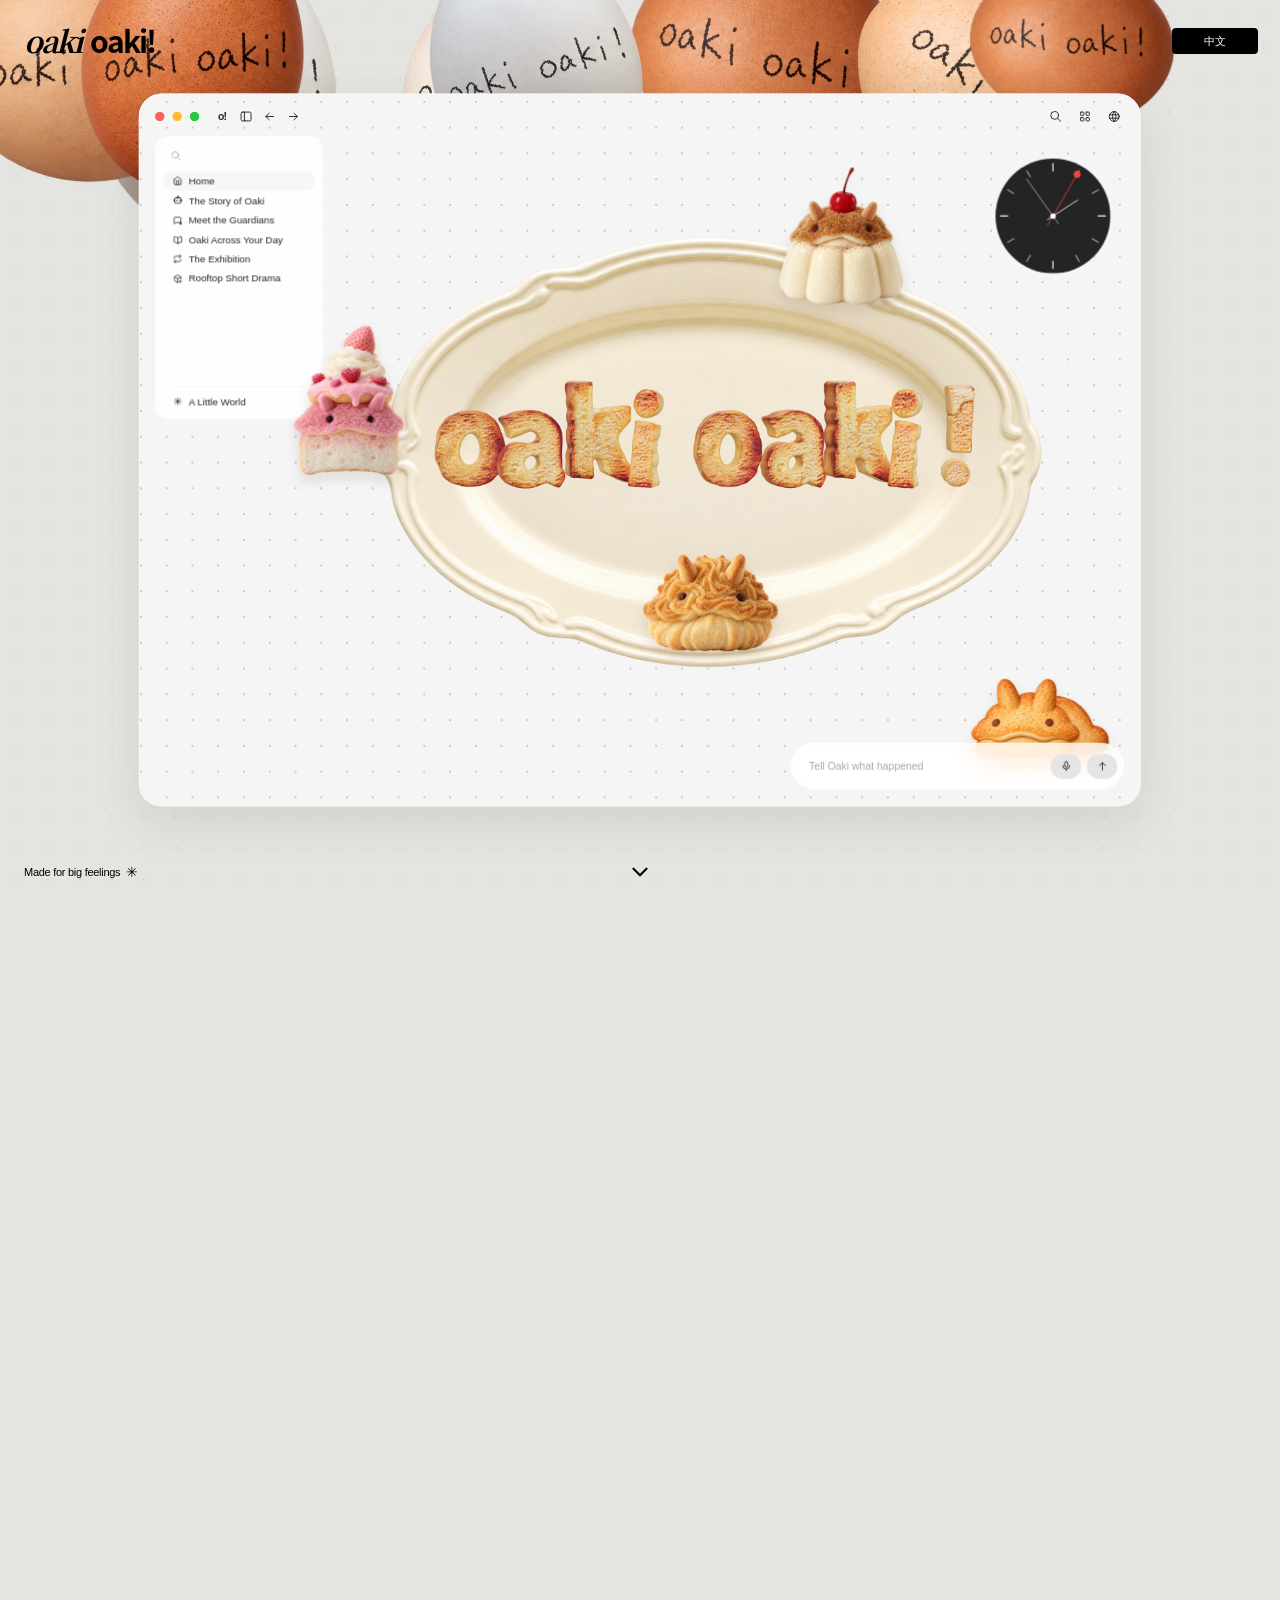
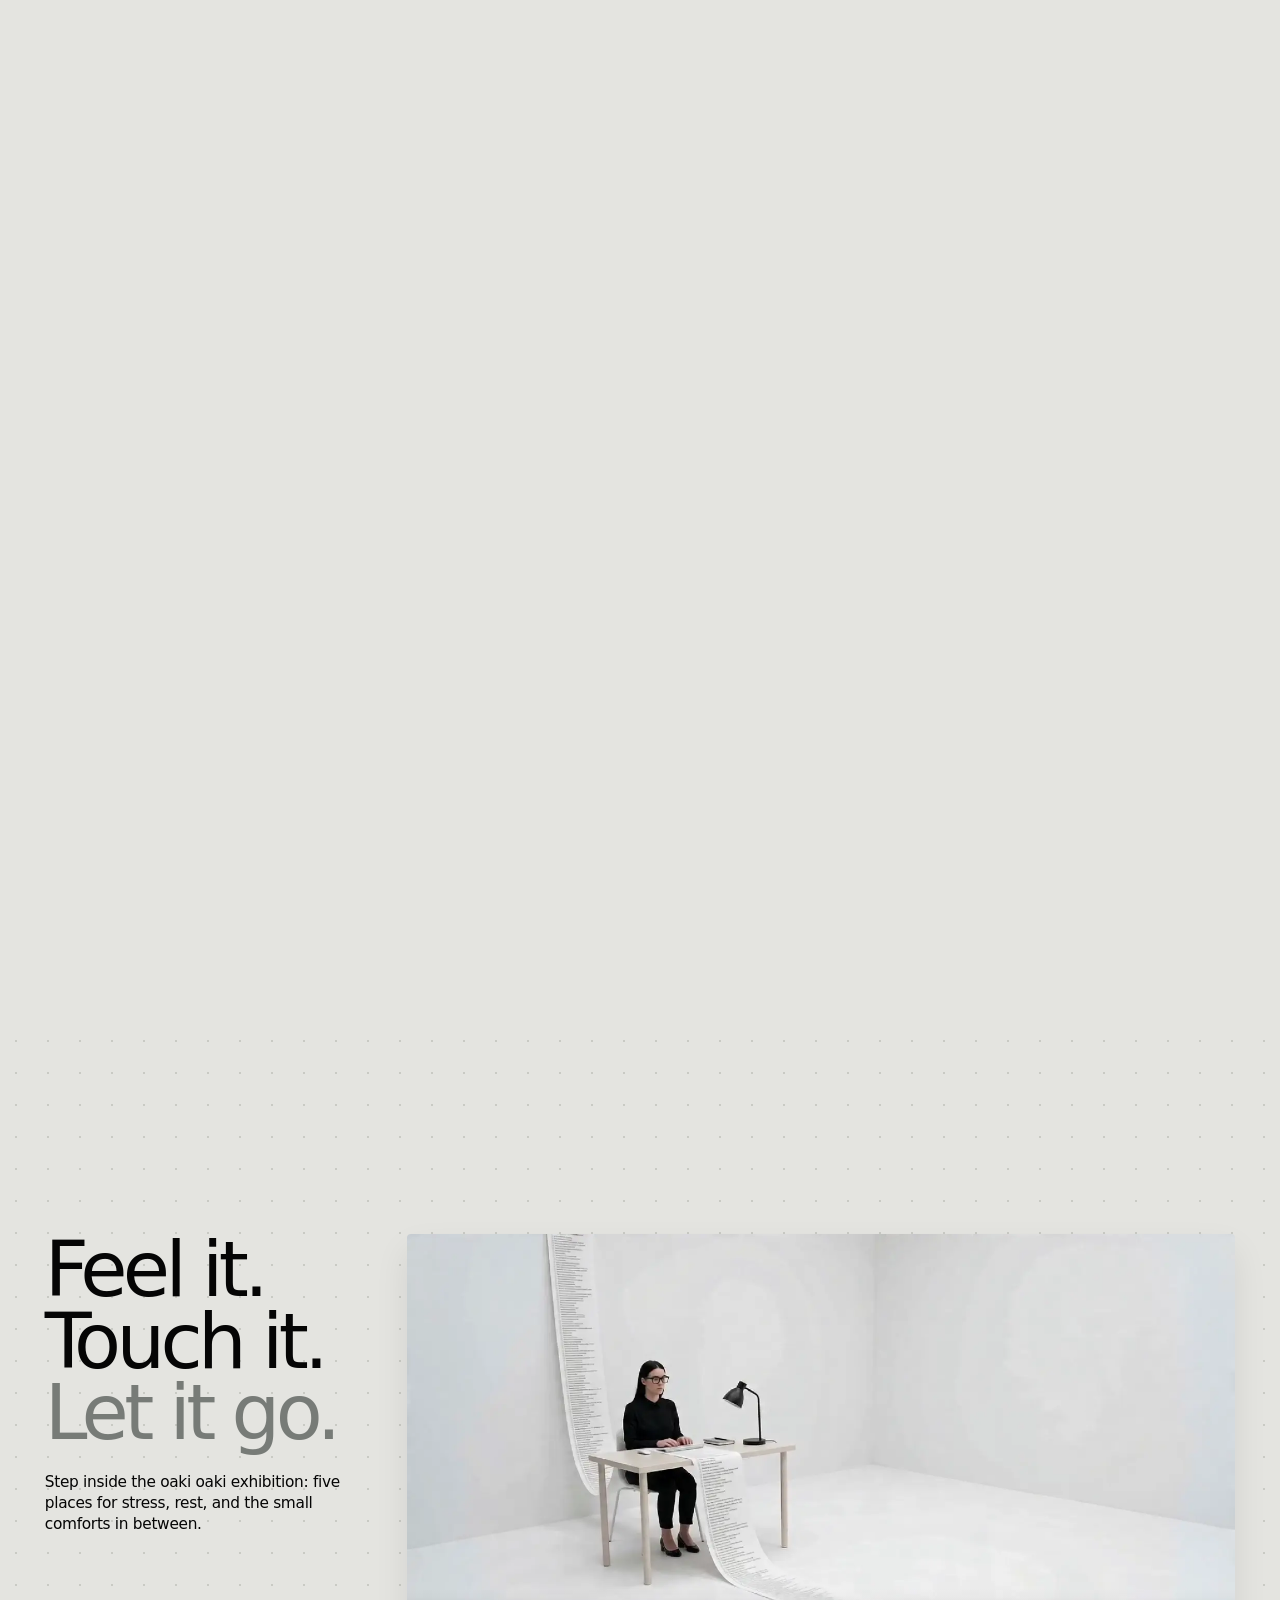
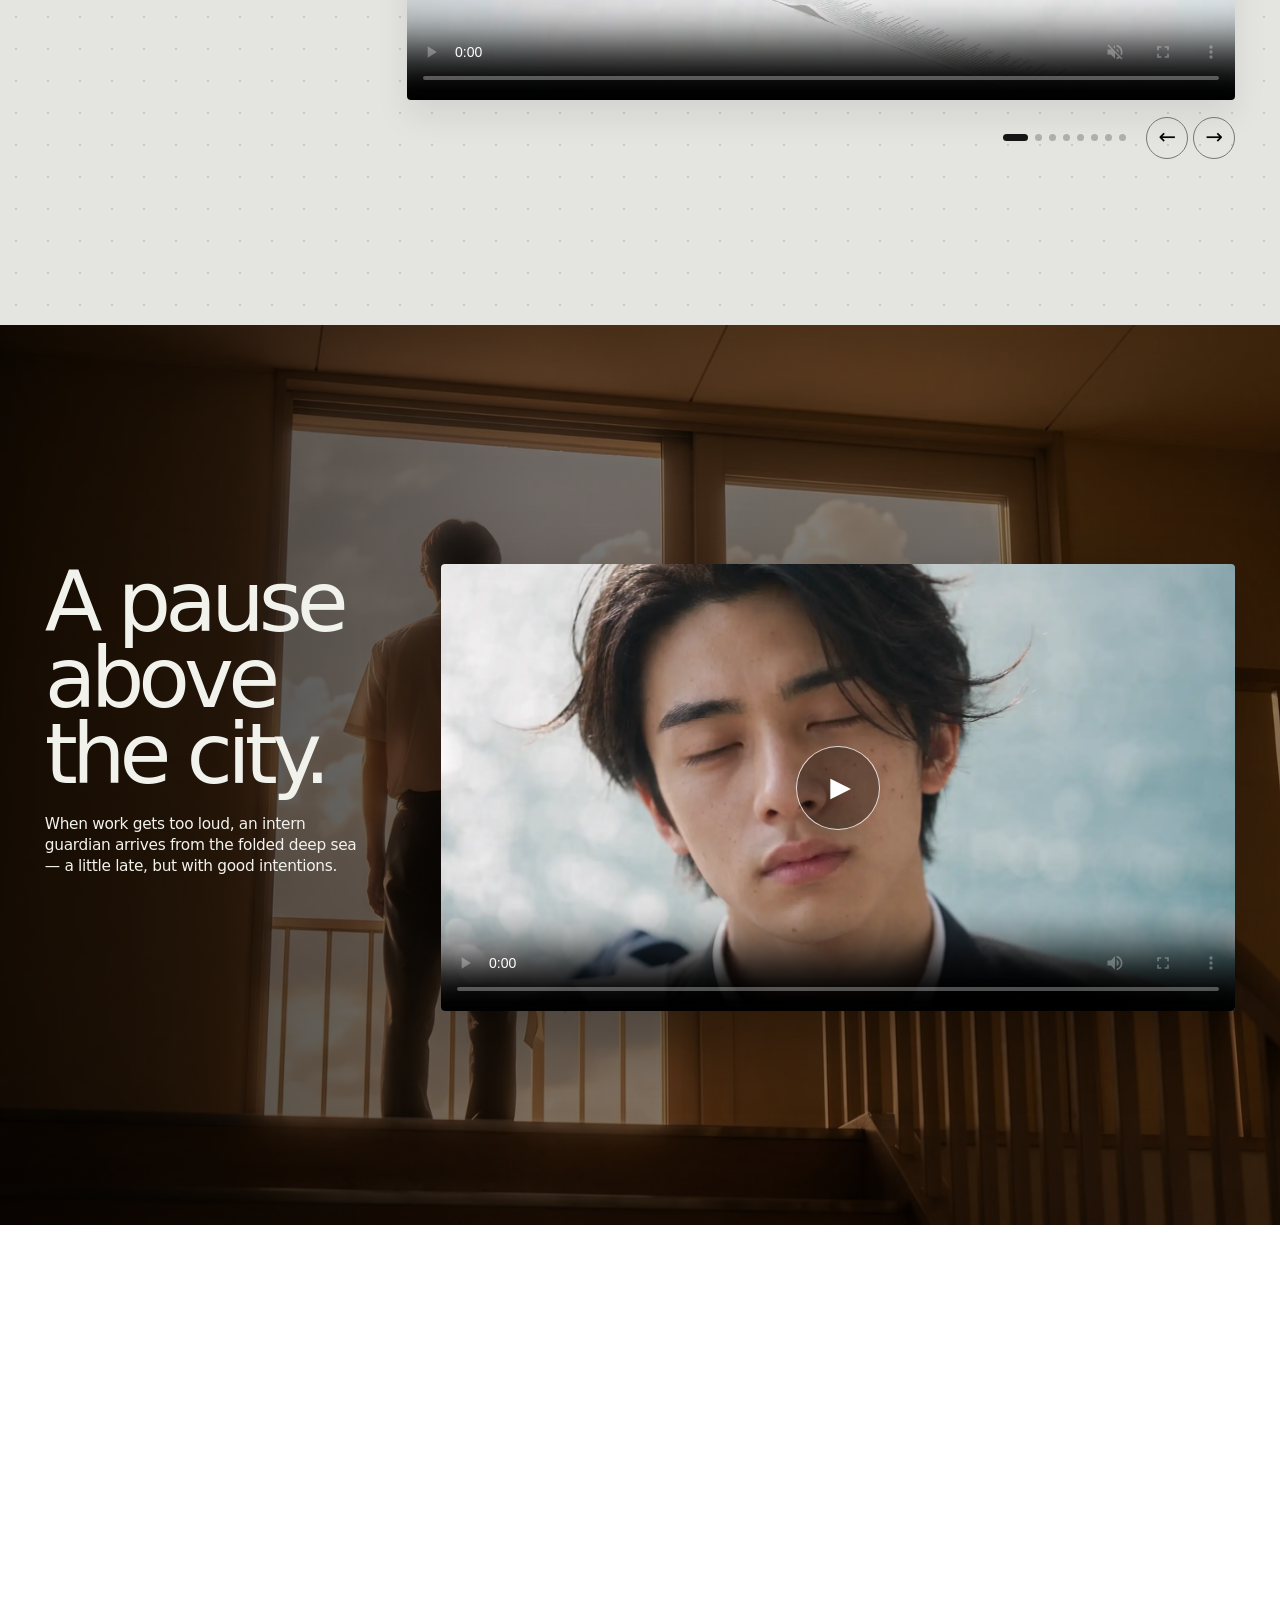
==== index.html @ 7b6b7435 "Upload complete Oaki website source files" ====
<!DOCTYPE html>

<!-- saved from url=(0017)https://berd.xyz/ -->
<html class="js has-custom-cursor" data-site="oaki" lang="en" style="--mx: 1692; --my: 811;"><head><meta content="text/html; charset=utf-8" http-equiv="Content-Type"/>
<meta content="width=device-width, initial-scale=1.0" name="viewport"/>
<title>oaki oaki! — Deep-Sea Intern Guardians</title>
<link href="assets/berry-cutout.png" rel="icon"/>
<meta content="Meet Oaki, the clumsy, sincere intern guardians from a folded deep-sea world." name="description"/>
<meta content="#e4e4e0" name="theme-color"/>
<script>document.documentElement.classList.add("js");try{if(localStorage.getItem("oaki-language")==="zh")document.documentElement.lang="zh-CN"}catch(e){}</script>
<style>
      html { background: #e4e4e0; color: #050505; }
      .splash-fallback { min-height: 100vh; box-sizing: border-box; display: flex; flex-direction: column; justify-content: center; padding: 0 8vw; font-family: "Cash Sans", system-ui, sans-serif; }
      .splash-fallback h1 { margin: 0 0 24px; font-size: clamp(64px, 12vw, 160px); font-weight: 700; line-height: 0.9; letter-spacing: -0.04em; }
      .splash-fallback p { margin: 0; max-width: 36em; font-size: clamp(18px, 2vw, 28px); line-height: 1.2; letter-spacing: -0.02em; }
      html.js .splash-fallback { display: none; }
    </style>
<link crossorigin="" href="./berd-original.html_files/createLucideIcon-sEZXmWhn.css" rel="stylesheet"/>
<link crossorigin="" href="./berd-original.html_files/sites-DzFHywqD.css" rel="stylesheet"/>
<link href="./berd-original.html_files/styles.css?v=20261010-six-oaki-2" rel="stylesheet"/><link href="./berd-original.html_files/hero-app.css" rel="stylesheet"/><link href="oaki-overrides.css?v=20261008-story-gap-5" rel="stylesheet"/><link href="oaki-sections.css?v=20261008-rooftop-i18n-4" rel="stylesheet"/></head>
<body class="site-ready boot-revealed hero-cast-visible hero-elements-visible">
<div id="root"><div class="berd-site"> <div aria-hidden="true" class="page-boot">
<div class="page-boot__app"></div>
</div>
<div aria-hidden="true" class="custom-cursor" style="opacity: 0; transform: translate3d(1691.98px, 811px, 0px) translate(-50%, -50%); width: 16px; height: 16px;"></div>
<audio id="oaki-logo-voice" preload="auto" src="assets/oaki-logo-voice.mp3"></audio>
<header aria-label="oaki oaki header" class="site-chrome">
<a aria-label="oaki oaki! home" class="bird-logo" href="#hero"><span aria-hidden="true" class="oaki-wordmark"><span class="oaki-wordmark__serif">oaki</span><span class="oaki-wordmark__sans">oaki!</span></span></a>
<button aria-label="Switch to Chinese" class="chrome-button chrome-button--get-app" data-sound-bound="true" id="oaki-language-toggle" type="button">中文</button>
</header>
<a aria-label="Made for big feelings" class="built-by" href="#footer" rel="noreferrer" target="_blank"><span>Made for big feelings</span></a>
<main class="site" id="site">
<section aria-label="Oaki guardians in motion" class="panel panel--hero panel--bounce" data-chrome="dark" data-section="hero" id="hero" style="--section-progress: 1.0000;">
<audio id="oaki-birthday-song" preload="metadata" src="assets/oaki-song.mp3"></audio>
<div aria-hidden="true" class="club-strobe">
<div class="club-strobe__pattern" style=""></div>
<div class="club-strobe__glow" style=""></div>
</div>
<div class="bounce-world">
<button aria-label="打开 Oaki 生日页面：鸡蛋 1" class="oaki-egg" type="button"><span aria-hidden="true" class="oaki-egg__visual" style="--egg-x:0%;--egg-y:0%"></span></button>
<button aria-label="打开 Oaki 生日页面：鸡蛋 2" class="oaki-egg" type="button"><span aria-hidden="true" class="oaki-egg__visual" style="--egg-x:50%;--egg-y:0%"></span></button>
<button aria-label="打开 Oaki 生日页面：鸡蛋 3" class="oaki-egg" type="button"><span aria-hidden="true" class="oaki-egg__visual" style="--egg-x:100%;--egg-y:0%"></span></button>
<button aria-label="打开 Oaki 生日页面：鸡蛋 4" class="oaki-egg" type="button"><span aria-hidden="true" class="oaki-egg__visual" style="--egg-x:0%;--egg-y:100%"></span></button>
<button aria-label="打开 Oaki 生日页面：鸡蛋 5" class="oaki-egg" type="button"><span aria-hidden="true" class="oaki-egg__visual" style="--egg-x:50%;--egg-y:100%"></span></button>
<button aria-label="打开 Oaki 生日页面：鸡蛋 6" class="oaki-egg" type="button"><span aria-hidden="true" class="oaki-egg__visual" style="--egg-x:100%;--egg-y:100%"></span></button>
<button aria-label="打开 Oaki 生日页面：鸡蛋 7" class="oaki-egg" type="button"><span aria-hidden="true" class="oaki-egg__visual" style="--egg-x:0%;--egg-y:0%"></span></button>
<button aria-label="打开 Oaki 生日页面：鸡蛋 8" class="oaki-egg" type="button"><span aria-hidden="true" class="oaki-egg__visual" style="--egg-x:100%;--egg-y:0%"></span></button>
<button aria-label="打开 Oaki 生日页面：鸡蛋 9" class="oaki-egg" type="button"><span aria-hidden="true" class="oaki-egg__visual" style="--egg-x:50%;--egg-y:100%"></span></button>
</div>
<div aria-label="Interactive preview of the oaki app" class="hero-app-preview is-interactive" style="--hero-preview-parallax: -32.8px;">
<div class="hero-app is-loader-message is-home-visible" data-visible="true" style="--ha-scale: 0.77662;">
<div aria-hidden="true" class="ha-club">
<video class="ha-club__birthday-video" aria-label="Oaki birthday scene" src="assets/oaki-birthday-loop.mp4" poster="assets/oaki-birthday-poster.jpg" preload="metadata" loop muted playsinline></video>
</div>
<span aria-hidden="true" class="ha-traffic ha-window-traffic"><span></span><span></span><span></span></span>
<div aria-label="oaki is loading" class="ha-loader" role="status">
<span aria-hidden="true" aria-label="oaki logo loading animation V9" class="ha-loader__logo">
<svg aria-hidden="true" class="berd-logo__mark berd-logo__mark--compact" height="70" style="inline-size: 70px; block-size: 70px;" viewbox="116 38 234 234" width="70">
<defs>
<mask height="309" id="berdLogoCutouts-3" maskcontentunits="userSpaceOnUse" maskunits="userSpaceOnUse" width="466" x="0" y="0">
<rect fill="#fff" height="309" width="466" x="0" y="0"></rect>
<path d="M 233 155 L 233 155 L 233 155 L 233 155 Z" fill="#000" opacity="0"><animate attributename="opacity" begin="indefinite" calcmode="spline" dur="2.75s" fill="remove" keysplines=".16 1 .3 1;.16 1 .3 1;.16 1 .3 1;.16 1 .3 1" keytimes="0;0.0291;0.1426;0.1548;1" repeatcount="indefinite" values="0;0;0;1;1"></animate><animate attributename="d" begin="indefinite" calcmode="spline" dur="2.75s" fill="remove" keysplines=".16 1 .3 1;.16 1 .3 1;.16 1 .3 1;.16 1 .3 1;.16 1 .3 1;.16 1 .3 1;.16 1 .3 1;.16 1 .3 1;.16 1 .3 1;.16 1 .3 1" keytimes="0;0.0291;0.1266;0.1753;0.2362;0.2971;0.6285;0.687;0.7479;0.7966;1" repeatcount="indefinite" values="M 233 155 L 233 155 Q 233 155 233 155 L 233 155 Q 233 155 233 155 L 233 155 Q 233 155 233 155 L 233 155 Q 233 155 233 155 Z;M 233 155 L 233 155 Q 233 155 233 155 L 233 155 Q 233 155 233 155 L 233 155 Q 233 155 233 155 L 233 155 Q 233 155 233 155 Z;M 233 155 L 233 155 Q 233 155 233 155 L 233 155 Q 233 155 233 155 L 233 155 Q 233 155 233 155 L 233 155 Q 233 155 233 155 Z;M 193 111 L 273 111 Q 277 111 277 115 L 277 195 Q 277 199 273 199 L 193 199 Q 189 199 189 195 L 189 115 Q 189 111 193 111 Z;M 185 103 L 281 103 Q 285 103 285 107 L 285 203 Q 285 207 281 207 L 185 207 Q 181 207 181 203 L 181 107 Q 181 103 185 103 Z;M 236 99 L 293 154 Q 296 157 293 160 L 236 215 Q 233 218 230 215 L 173 160 Q 170 157 173 154 L 230 99 Q 233 96 236 99 Z;M 236 99 L 293 154 Q 296 157 293 160 L 236 215 Q 233 218 230 215 L 173 160 Q 170 157 173 154 L 230 99 Q 233 96 236 99 Z;M 185 103 L 281 103 Q 285 103 285 107 L 285 203 Q 285 207 281 207 L 185 207 Q 181 207 181 203 L 181 107 Q 181 103 185 103 Z;M 193 111 L 273 111 Q 277 111 277 115 L 277 195 Q 277 199 273 199 L 193 199 Q 189 199 189 195 L 189 115 Q 189 111 193 111 Z;M 233 155 L 233 155 Q 233 155 233 155 L 233 155 Q 233 155 233 155 L 233 155 Q 233 155 233 155 L 233 155 Q 233 155 233 155 Z;M 233 155 L 233 155 Q 233 155 233 155 L 233 155 Q 233 155 233 155 L 233 155 Q 233 155 233 155 L 233 155 Q 233 155 233 155 Z"></animate></path>
<ellipse cx="166" cy="90" fill="#000" opacity="0" rx="0" ry="0"><animate attributename="opacity" begin="indefinite" calcmode="spline" dur="2.75s" fill="remove" keysplines=".16 1 .3 1;.16 1 .3 1;.16 1 .3 1;.16 1 .3 1;.16 1 .3 1;.16 1 .3 1" keytimes="0;0.0291;0.2904;0.3249;0.6285;0.6808;1" repeatcount="indefinite" values="0;0;0;1;1;0;0"></animate><animate attributename="rx" begin="indefinite" calcmode="spline" dur="2.75s" fill="remove" keysplines=".16 1 .3 1;.16 1 .3 1;.16 1 .3 1;.16 1 .3 1;.16 1 .3 1;.16 1 .3 1" keytimes="0;0.0291;0.2904;0.3249;0.6285;0.6808;1" repeatcount="indefinite" values="0;0;0;18.5;18.5;0;0"></animate><animate attributename="ry" begin="indefinite" calcmode="spline" dur="2.75s" fill="remove" keysplines=".16 1 .3 1;.16 1 .3 1;.16 1 .3 1;.16 1 .3 1;.16 1 .3 1;.16 1 .3 1;.16 1 .3 1;.16 1 .3 1;.16 1 .3 1;.16 1 .3 1;.16 1 .3 1;.16 1 .3 1" keytimes="0;0.0291;0.2904;0.3249;0.3641;0.392;0.4263;0.4433;0.4713;0.5054;0.6285;0.6808;1" repeatcount="indefinite" values="0;0;0;18.5;18.5;2.2;18.5;18.5;2.2;18.5;18.5;0;0"></animate></ellipse>
<ellipse cx="300" cy="90" fill="#000" opacity="0" rx="0" ry="0"><animate attributename="opacity" begin="indefinite" calcmode="spline" dur="2.75s" fill="remove" keysplines=".16 1 .3 1;.16 1 .3 1;.16 1 .3 1;.16 1 .3 1;.16 1 .3 1;.16 1 .3 1" keytimes="0;0.0291;0.2904;0.3249;0.6285;0.6808;1" repeatcount="indefinite" values="0;0;0;1;1;0;0"></animate><animate attributename="rx" begin="indefinite" calcmode="spline" dur="2.75s" fill="remove" keysplines=".16 1 .3 1;.16 1 .3 1;.16 1 .3 1;.16 1 .3 1;.16 1 .3 1;.16 1 .3 1" keytimes="0;0.0291;0.2904;0.3249;0.6285;0.6808;1" repeatcount="indefinite" values="0;0;0;18.5;18.5;0;0"></animate><animate attributename="ry" begin="indefinite" calcmode="spline" dur="2.75s" fill="remove" keysplines=".16 1 .3 1;.16 1 .3 1;.16 1 .3 1;.16 1 .3 1;.16 1 .3 1;.16 1 .3 1;.16 1 .3 1;.16 1 .3 1;.16 1 .3 1;.16 1 .3 1;.16 1 .3 1;.16 1 .3 1" keytimes="0;0.0291;0.2904;0.3249;0.3641;0.392;0.4263;0.4433;0.4713;0.5054;0.6285;0.6808;1" repeatcount="indefinite" values="0;0;0;18.5;18.5;2.2;18.5;18.5;2.2;18.5;18.5;0;0"></animate></ellipse>
</mask>
</defs>
<g mask="url(#berdLogoCutouts-3)">
<rect class="berd-logo__ink" height="0" rx="0" width="0" x="233" y="155"><animate attributename="opacity" begin="indefinite" calcmode="spline" dur="2.75s" fill="remove" keysplines=".16 1 .3 1;.16 1 .3 1;.16 1 .3 1;.16 1 .3 1" keytimes="0;0.0291;0.0414;0.0586;1" repeatcount="indefinite" values="0;0;0;1;1"></animate><animate attributename="x" begin="indefinite" calcmode="spline" dur="2.75s" fill="remove" keysplines=".16 1 .3 1;.16 1 .3 1;.16 1 .3 1;.16 1 .3 1;.16 1 .3 1;.16 1 .3 1;.16 1 .3 1;.16 1 .3 1;.16 1 .3 1;.16 1 .3 1;.16 1 .3 1;.16 1 .3 1;.16 1 .3 1;.16 1 .3 1;.16 1 .3 1;.16 1 .3 1" keytimes="0;0.0291;0.0705;0.118;0.168;0.2252;0.2679;0.2971;0.6285;0.6577;0.687;0.7295;0.7867;0.8367;0.8843;0.9256;1" repeatcount="indefinite" values="233;233;204;187;184;116;130;128;128;126;130;116;184;187;204;233;233"></animate><animate attributename="y" begin="indefinite" calcmode="spline" dur="2.75s" fill="remove" keysplines=".16 1 .3 1;.16 1 .3 1;.16 1 .3 1;.16 1 .3 1;.16 1 .3 1;.16 1 .3 1;.16 1 .3 1;.16 1 .3 1;.16 1 .3 1;.16 1 .3 1;.16 1 .3 1;.16 1 .3 1;.16 1 .3 1;.16 1 .3 1;.16 1 .3 1;.16 1 .3 1" keytimes="0;0.0291;0.0705;0.118;0.168;0.2252;0.2679;0.2971;0.6285;0.6577;0.687;0.7295;0.7867;0.8367;0.8843;0.9256;1" repeatcount="indefinite" values="155;155;126;109;106;39;54;50;50;48;54;39;106;109;126;155;155"></animate><animate attributename="width" begin="indefinite" calcmode="spline" dur="2.75s" fill="remove" keysplines=".16 1 .3 1;.16 1 .3 1;.16 1 .3 1;.16 1 .3 1;.16 1 .3 1;.16 1 .3 1;.16 1 .3 1;.16 1 .3 1;.16 1 .3 1;.16 1 .3 1;.16 1 .3 1;.16 1 .3 1;.16 1 .3 1;.16 1 .3 1;.16 1 .3 1;.16 1 .3 1" keytimes="0;0.0291;0.0705;0.118;0.168;0.2252;0.2679;0.2971;0.6285;0.6577;0.687;0.7295;0.7867;0.8367;0.8843;0.9256;1" repeatcount="indefinite" values="0;0;58;92;98;234;206;210;210;214;206;234;98;92;58;0;0"></animate><animate attributename="height" begin="indefinite" calcmode="spline" dur="2.75s" fill="remove" keysplines=".16 1 .3 1;.16 1 .3 1;.16 1 .3 1;.16 1 .3 1;.16 1 .3 1;.16 1 .3 1;.16 1 .3 1;.16 1 .3 1;.16 1 .3 1;.16 1 .3 1;.16 1 .3 1;.16 1 .3 1;.16 1 .3 1;.16 1 .3 1;.16 1 .3 1;.16 1 .3 1" keytimes="0;0.0291;0.0705;0.118;0.168;0.2252;0.2679;0.2971;0.6285;0.6577;0.687;0.7295;0.7867;0.8367;0.8843;0.9256;1" repeatcount="indefinite" values="0;0;58;92;98;234;206;210;210;214;206;234;98;92;58;0;0"></animate><animate attributename="rx" begin="indefinite" calcmode="spline" dur="2.75s" fill="remove" keysplines=".16 1 .3 1;.16 1 .3 1;.16 1 .3 1;.16 1 .3 1;.16 1 .3 1;.16 1 .3 1;.16 1 .3 1;.16 1 .3 1;.16 1 .3 1;.16 1 .3 1;.16 1 .3 1;.16 1 .3 1;.16 1 .3 1;.16 1 .3 1;.16 1 .3 1;.16 1 .3 1" keytimes="0;0.0291;0.0705;0.118;0.168;0.2252;0.2679;0.2971;0.6285;0.6577;0.687;0.7295;0.7867;0.8367;0.8843;0.9256;1" repeatcount="indefinite" values="0;0;5;7;8;39;32;34;34;35;32;39;8;7;5;0;0"></animate></rect>
</g>
</svg>
</span>
<p class="ha-loader__message">Unreliable but sincere. Clumsy but healing.</p>
</div>
<div class="ha-home">
<header class="ha-topbar">
<span aria-hidden="true" class="ha-traffic"><span></span><span></span><span></span></span>
<button aria-label="oaki home" class="ha-topbar__btn" type="button">
<span aria-hidden="true" aria-label="oaki" class="ha-berd-icon"></span>
</button>
<button aria-label="Toggle sidebar" class="ha-topbar__btn" type="button">
<svg fill="none" stroke="currentColor" stroke-linecap="round" stroke-linejoin="round" stroke-width="1.7" viewbox="0 0 24 24"><rect height="16" rx="2.5" width="18" x="3" y="4"></rect><path d="M9 4v16"></path></svg>
</button>
<button aria-label="Back" class="ha-topbar__btn" type="button">
<svg fill="none" stroke="currentColor" stroke-linecap="round" stroke-linejoin="round" stroke-width="1.7" viewbox="0 0 24 24"><path d="M5 12h14"></path><path d="M5 12l6 -6"></path><path d="M5 12l6 6"></path></svg>
</button>
<button aria-label="Forward" class="ha-topbar__btn" type="button">
<svg fill="none" stroke="currentColor" stroke-linecap="round" stroke-linejoin="round" stroke-width="1.7" viewbox="0 0 24 24"><path d="M19 12h-14"></path><path d="M19 12l-6 -6"></path><path d="M19 12l-6 6"></path></svg>
</button>
<span class="ha-topbar__spacer"></span>
<span class="ha-topbar__right">
<button aria-label="Search" class="ha-topbar__btn" type="button">
<svg fill="none" stroke="currentColor" stroke-linecap="round" stroke-linejoin="round" stroke-width="1.7" viewbox="0 0 24 24"><circle cx="10" cy="10" r="7"></circle><path d="M21 21l-6 -6"></path></svg>
</button>
<button aria-label="Apps" class="ha-topbar__btn" type="button">
<svg fill="none" stroke="currentColor" stroke-linecap="round" stroke-linejoin="round" stroke-width="1.7" viewbox="0 0 24 24"><rect height="6" rx="1" width="6" x="4" y="4"></rect><rect height="6" rx="1" width="6" x="14" y="4"></rect><rect height="6" rx="1" width="6" x="4" y="14"></rect><rect height="6" rx="1" width="6" x="14" y="14"></rect></svg>
</button>
<button aria-label="Discover" class="ha-topbar__btn" type="button">
<svg fill="none" stroke="currentColor" stroke-linecap="round" stroke-linejoin="round" stroke-width="1.7" viewbox="0 0 24 24"><circle cx="12" cy="12" r="9"></circle><path d="M11.5 3a17 17 0 0 0 0 18"></path><path d="M12.5 3a17 17 0 0 1 0 18"></path><path d="M3.6 9h16.8"></path><path d="M3.6 15h16.8"></path></svg>
</button>
</span>
</header>
<aside class="ha-sidebar">
<div class="ha-sidebar__search">
<svg fill="none" stroke="currentColor" stroke-linecap="round" stroke-linejoin="round" stroke-width="1.7" viewbox="0 0 24 24"><circle cx="10" cy="10" r="7"></circle><path d="M21 21l-6 -6"></path></svg>
<input aria-label="Search chapters" placeholder="" type="search"/>
</div>
<nav aria-label="oaki navigation" class="ha-sidebar__nav">
<button class="ha-nav-row is-active" data-selectable="" data-section-target="#hero" aria-current="location" type="button">
<svg fill="none" viewbox="0 0 13 15"><path d="M2 5.66852L6.71667 2L11.4333 5.66852V11.4333C11.4333 11.7113 11.3229 11.9779 11.1263 12.1745C10.9298 12.3711 10.6632 12.4815 10.3852 12.4815H3.04815C2.77016 12.4815 2.50356 12.3711 2.307 12.1745C2.11043 11.9779 2 11.7113 2 11.4333V5.66852Z" stroke="currentColor" stroke-linecap="round" stroke-linejoin="round" stroke-width="1.04"></path><path d="M5.14453 12.482V7.24121H8.28898V12.482" stroke="currentColor" stroke-linecap="round" stroke-linejoin="round" stroke-width="1.04"></path></svg>
                  Home
                </button>
<button class="ha-nav-row" data-selectable="" data-section-target="#story" type="button">
<svg fill="none" viewbox="0 0 13 15"><path d="M4.60156 4.61719C4.26976 4.61719 3.95113 4.75157 3.7168 4.99023C3.48255 5.22885 3.35156 5.55261 3.35156 5.88965V9.55566C3.35156 9.89268 3.48258 10.2165 3.7168 10.4551C3.95113 10.6937 4.26976 10.8281 4.60156 10.8281H9.40137C9.73303 10.828 10.0509 10.6936 10.2852 10.4551C10.5195 10.2164 10.6514 9.89275 10.6514 9.55566V5.88965C10.6514 5.55256 10.5195 5.22886 10.2852 4.99023C10.0509 4.75173 9.733 4.61727 9.40137 4.61719H4.60156ZM5.20117 6.55078C5.34673 6.55078 5.48663 6.60973 5.58984 6.71484C5.69294 6.8199 5.75089 6.96241 5.75098 7.11133V8.33398C5.75092 8.48291 5.69294 8.62539 5.58984 8.73047C5.48663 8.83559 5.34673 8.89453 5.20117 8.89453C5.05565 8.8945 4.91568 8.83556 4.8125 8.73047C4.70948 8.6254 4.65143 8.48286 4.65137 8.33398V7.11133C4.65146 6.96247 4.70947 6.81989 4.8125 6.71484C4.91568 6.60975 5.05565 6.55081 5.20117 6.55078ZM8.80078 6.55078C8.94634 6.55078 9.08624 6.60973 9.18945 6.71484C9.29262 6.81991 9.35147 6.96236 9.35156 7.11133V8.33398C9.3515 8.48296 9.29261 8.62538 9.18945 8.73047C9.08624 8.83559 8.94634 8.89453 8.80078 8.89453C8.65534 8.89444 8.51524 8.83551 8.41211 8.73047C8.30915 8.62541 8.25104 8.48281 8.25098 8.33398V7.11133C8.25106 6.96252 8.30915 6.81988 8.41211 6.71484C8.51524 6.60981 8.65534 6.55087 8.80078 6.55078ZM6.45117 3.25195L6.42676 3.2373C6.25206 3.13458 6.10688 2.9867 6.00586 2.80859C5.90482 2.63031 5.85151 2.42765 5.85156 2.22168C5.85163 2.01585 5.90485 1.81387 6.00586 1.63574C6.10698 1.45753 6.2519 1.30876 6.42676 1.20605C6.60162 1.10336 6.80022 1.04967 7.00195 1.0498C7.20351 1.04994 7.40154 1.10427 7.57617 1.20703C7.7509 1.30995 7.89617 1.45839 7.99707 1.63672C8.09797 1.81508 8.15157 2.01766 8.15137 2.22363C8.15126 2.65725 7.91937 3.03396 7.57617 3.2373L7.55078 3.25195V3.49512H9.40137C10.0242 3.49519 10.6218 3.74746 11.0625 4.19629C11.5033 4.64521 11.751 5.2544 11.751 5.88965V5.96094L11.791 5.96875C12.118 6.0371 12.4118 6.21873 12.623 6.48242C12.8343 6.74619 12.9502 7.07633 12.9502 7.41699C12.9502 7.75766 12.8343 8.08776 12.623 8.35156C12.4118 8.61529 12.118 8.79687 11.791 8.86523L11.751 8.87402V9.55566C11.751 10.1909 11.5032 10.8001 11.0625 11.249C10.6218 11.6978 10.0242 11.9501 9.40137 11.9502H4.60156C3.97871 11.9502 3.38118 11.6978 2.94043 11.249C2.49964 10.8001 2.25098 10.1909 2.25098 9.55566V8.87305L2.21191 8.86523C1.8844 8.7975 1.58969 8.61635 1.37793 8.35254C1.16615 8.08865 1.0498 7.75808 1.0498 7.41699C1.04985 7.07598 1.16619 6.74528 1.37793 6.48145C1.58968 6.21777 1.8845 6.03646 2.21191 5.96875L2.25098 5.96094V5.88965C2.25098 5.25438 2.49964 4.64521 2.94043 4.19629C3.38117 3.74753 3.97874 3.49512 4.60156 3.49512H6.45117V3.25195Z" fill="currentColor"></path></svg>
                  The Story of Oaki
                </button>
<button class="ha-nav-row" data-selectable="" data-section-target="#agents" type="button">
<svg fill="none" viewbox="0 0 13 15"><path d="M11 10C11 10.2652 10.8946 10.5196 10.7071 10.7071C10.5196 10.8946 10.2652 11 10 11H4L2 13V5C2 4.73478 2.10536 4.48043 2.29289 4.29289C2.48043 4.10536 2.73478 4 3 4H10C10.2652 4 10.5196 4.10536 10.7071 4.29289C10.8946 4.48043 11 4.73478 11 5V10Z" stroke="currentColor" stroke-linecap="round" stroke-linejoin="round" stroke-width="1.04"></path><path d="M9.25 12.25H12.25" stroke="currentColor" stroke-linecap="round" stroke-width="1.15"></path><path d="M10.75 10.75V13.75" stroke="currentColor" stroke-linecap="round" stroke-width="1.15"></path></svg>
                  Meet the Guardians
                </button>
<button class="ha-nav-row" data-selectable="" data-section-target="#projects" type="button">
<svg fill="none" viewbox="0 0 13 15"><path d="M7 13C6.3221 12.1094 5.21429 11.5 2.35715 11.5C2.13661 11.5 2 11.3113 2 11.0798V4.375C1.99983 4.3257 2.00894 4.27686 2.02683 4.23128C2.04471 4.1857 2.07101 4.14428 2.10421 4.10942C2.13741 4.07456 2.17685 4.04695 2.22026 4.02817C2.26367 4.00939 2.31019 3.99982 2.35715 4C5.29397 4.01383 6.64286 4.76969 7 6.25C7.35714 4.76969 8.70603 4.01383 11.6429 4C11.6898 3.99982 11.7363 4.00939 11.7797 4.02817C11.8231 4.04695 11.8626 4.07456 11.8958 4.10942C11.929 4.14428 11.9553 4.1857 11.9732 4.23128C11.9911 4.27686 12.0002 4.3257 12 4.375V11.125C12 11.2245 11.9624 11.3198 11.8954 11.3902C11.8284 11.4605 11.7376 11.5 11.6429 11.5C8.78571 11.5 7.68192 12.1049 7 13ZM7 6.25V13" stroke="currentColor" stroke-linecap="round" stroke-linejoin="round" stroke-width="1.04"></path></svg>
                  Oaki Across Your Day
                </button>
<button class="ha-nav-row" data-selectable="" data-section-target="#exhibition" type="button">
<svg fill="none" viewbox="0 0 13 15"><path d="M9 1.98926L11 3.98926L9 5.98926" stroke="currentColor" stroke-linecap="round" stroke-linejoin="round" stroke-width="1.04"></path><path d="M2 6.98926V5.98926C2 5.45882 2.21071 4.95012 2.58579 4.57504C2.96086 4.19997 3.46957 3.98926 4 3.98926H11" stroke="currentColor" stroke-linecap="round" stroke-linejoin="round" stroke-width="1.04"></path><path d="M4 12.9902L2 10.9902L4 8.99023" stroke="currentColor" stroke-linecap="round" stroke-linejoin="round" stroke-width="1.04"></path><path d="M11 7.99023V8.99023C11 9.52067 10.7893 10.0294 10.4142 10.4044C10.0391 10.7795 9.53043 10.9902 9 10.9902H2" stroke="currentColor" stroke-linecap="round" stroke-linejoin="round" stroke-width="1.04"></path></svg>
                  The Exhibition
                </button>
<button class="ha-nav-row" data-selectable="" data-section-target="#rooftop" type="button">
<svg fill="none" viewbox="0 0 13 15"><g stroke="currentColor" stroke-linecap="round" stroke-linejoin="round" stroke-width="2" transform="matrix(0.5 0 0 0.5 0.75 2)"><path d="M21 12.5v-4.509a1.98 1.98 0 0 0-1-1.717l-7-4.008a2.016 2.016 0 0 0-2 0l-7 4.007c-.619 .355-1 1.01-1 1.718v8.018c0 .709 .381 1.363 1 1.717l7 4.008a2.016 2.016 0 0 0 2 0"></path><path d="M12 22v-10"></path><path d="M12 12l8.73-5.04"></path><path d="M3.27 6.96l8.73 5.04"></path><path d="M16 19h6"></path><path d="M19 16v6"></path></g></svg>
                  Rooftop Short Drama
                </button>

</nav>
<div class="ha-sidebar__bottom">
<div class="ha-sidebar__divider"></div>
<button class="ha-nav-row" data-selectable="" data-section-target="#footer" aria-label="A Little World" type="button">
<svg fill="none" viewbox="0 0 13 15"><path d="M6.5 8.99951C7.32843 8.99951 8 8.32794 8 7.49951C8 6.67108 7.32843 5.99951 6.5 5.99951C5.67157 5.99951 5 6.67108 5 7.49951C5 8.32794 5.67157 8.99951 6.5 8.99951Z" stroke="currentColor" stroke-linecap="round" stroke-linejoin="round" stroke-width="1.04"></path><path d="M10.2 9C10.1334 9.15081 10.1136 9.3181 10.143 9.48029C10.1724 9.64249 10.2497 9.79216 10.365 9.91L10.395 9.94C10.488 10.0329 10.5617 10.1432 10.6121 10.2646C10.6624 10.386 10.6883 10.5161 10.6883 10.6475C10.6883 10.7789 10.6624 10.909 10.6121 11.0304C10.5617 11.1518 10.488 11.2621 10.395 11.355C10.3021 11.448 10.1918 11.5217 10.0704 11.5721C9.94904 11.6224 9.81892 11.6483 9.6875 11.6483C9.55608 11.6483 9.42596 11.6224 9.30456 11.5721C9.18316 11.5217 9.07287 11.448 8.98 11.355L8.95 11.325C8.83216 11.2097 8.68249 11.1324 8.52029 11.103C8.3581 11.0736 8.19081 11.0934 8.04 11.16C7.89212 11.2234 7.76599 11.3286 7.67715 11.4628C7.58832 11.5969 7.54064 11.7541 7.54 11.915V12C7.54 12.2652 7.43464 12.5196 7.24711 12.7071C7.05957 12.8946 6.80522 13 6.54 13C6.27478 13 6.02043 12.8946 5.83289 12.7071C5.64536 12.5196 5.54 12.2652 5.54 12V11.955C5.53613 11.7895 5.48256 11.629 5.38626 11.4944C5.28995 11.3597 5.15537 11.2571 5 11.2C4.84919 11.1334 4.6819 11.1136 4.51971 11.143C4.35751 11.1724 4.20784 11.2497 4.09 11.365L4.06 11.395C3.96713 11.488 3.85684 11.5617 3.73544 11.6121C3.61404 11.6624 3.48392 11.6883 3.3525 11.6883C3.22108 11.6883 3.09096 11.6624 2.96956 11.6121C2.84816 11.5617 2.73787 11.488 2.645 11.395C2.55202 11.3021 2.47826 11.1918 2.42794 11.0704C2.37762 10.949 2.35171 10.8189 2.35171 10.6875C2.35171 10.5561 2.37762 10.426 2.42794 10.3046C2.47826 10.1832 2.55202 10.0729 2.645 9.98L2.675 9.95C2.79027 9.83216 2.86759 9.68249 2.897 9.52029C2.92641 9.3581 2.90656 9.19081 2.84 9.04C2.77662 8.89212 2.67138 8.76599 2.53723 8.67715C2.40309 8.58832 2.24589 8.54064 2.085 8.54H2C1.73478 8.54 1.48043 8.43464 1.29289 8.24711C1.10536 8.05957 1 7.80522 1 7.54C1 7.27478 1.10536 7.02043 1.29289 6.83289C1.48043 6.64536 1.73478 6.54 2 6.54H2.045C2.2105 6.53613 2.371 6.48256 2.50565 6.38626C2.6403 6.28995 2.74286 6.15537 2.8 6C2.86656 5.84919 2.88641 5.6819 2.857 5.51971C2.82759 5.35751 2.75027 5.20784 2.635 5.09L2.605 5.06C2.51202 4.96713 2.43826 4.85684 2.38794 4.73544C2.33762 4.61404 2.31171 4.48392 2.31171 4.3525C2.31171 4.22108 2.33762 4.09096 2.38794 3.96956C2.43826 3.84816 2.51202 3.73787 2.605 3.645C2.69787 3.55202 2.80816 3.47826 2.92956 3.42794C3.05096 3.37762 3.18108 3.35171 3.3125 3.35171C3.44392 3.35171 3.57404 3.37762 3.69544 3.42794C3.81684 3.47826 3.92713 3.55202 4.02 3.645L4.05 3.675C4.16784 3.79027 4.31751 3.86759 4.47971 3.897C4.6419 3.92641 4.80919 3.90656 4.96 3.84H5C5.14788 3.77662 5.27401 3.67138 5.36285 3.53723C5.45168 3.40309 5.49936 3.24589 5.5 3.085V3C5.5 2.73478 5.60536 2.48043 5.79289 2.29289C5.98043 2.10536 6.23478 2 6.5 2C6.76522 2 7.01957 2.10536 7.20711 2.29289C7.39464 2.48043 7.5 2.73478 7.5 3V3.045C7.50064 3.20589 7.54832 3.36309 7.63715 3.49723C7.72599 3.63138 7.85212 3.73662 8 3.8C8.15081 3.86656 8.3181 3.88641 8.48029 3.857C8.64249 3.82759 8.79216 3.75027 8.91 3.635L8.94 3.605C9.03287 3.51202 9.14316 3.43826 9.26456 3.38794C9.38596 3.33762 9.51608 3.31171 9.6475 3.31171C9.77892 3.31171 9.90904 3.33762 10.0304 3.38794C10.1518 3.43826 10.2621 3.51202 10.355 3.605C10.448 3.69787 10.5217 3.80816 10.5721 3.92956C10.6224 4.05096 10.6483 4.18108 10.6483 4.3125C10.6483 4.44392 10.6224 4.57404 10.5721 4.69544C10.5217 4.81684 10.448 4.92713 10.355 5.02L10.325 5.05C10.2097 5.16784 10.1324 5.31751 10.103 5.47971C10.0736 5.6419 10.0934 5.80919 10.16 5.96V6C10.2234 6.14788 10.3286 6.27401 10.4628 6.36285C10.5969 6.45168 10.7541 6.49936 10.915 6.5H11C11.2652 6.5 11.5196 6.60536 11.7071 6.79289C11.8946 6.98043 12 7.23478 12 7.5C12 7.76522 11.8946 8.01957 11.7071 8.20711C11.5196 8.39464 11.2652 8.5 11 8.5H10.955C10.7941 8.50064 10.6369 8.54832 10.5028 8.63715C10.3686 8.72599 10.2634 8.85212 10.2 9Z" stroke="currentColor" stroke-linecap="round" stroke-linejoin="round" stroke-width="1.04"></path></svg>
                  A Little World
                </button>
</div>
</aside>
<div aria-label="Oaki 3D character — move to spin" class="ha-widget ha-cube" style="left: 280px; top: 75px; width: 1060px; height: 830px;">
<img alt="" aria-hidden="true" class="ha-cube__plate" decoding="async" src="assets/oaki-ivory-plate.png"/>
<iframe allowtransparency="true" fetchpriority="high" loading="eager" src="oaki-model.html" tabindex="-1" title="Interactive 3D Oaki character"></iframe>
</div>
<div class="ha-widget ha-pin ha-pin--strawberry" data-draggable="" style="left: 218px; top: 330px; width: 165px; height: 220px; z-index: 11;">
<img alt="草莓奶油造型的 Oaki 玩偶" decoding="async" src="assets/oaki-strawberry-cake.png"/>
<span class="ha-pin__label">Strawberry Oaki</span>
</div>
<div class="ha-widget ha-pin ha-pin--pudding" data-draggable="" style="left: 920px; top: 105px; width: 180px; height: 200px; z-index: 3;">
<img alt="樱桃布丁造型的 Oaki 玩偶" decoding="async" src="assets/oaki-pudding-cherry.png"/>
<span class="ha-pin__label">Cherry Pudding</span>
</div>
<div class="ha-widget ha-pin ha-pin--pastry" data-draggable="" style="left: 720px; top: 655px; width: 200px; height: 150px; z-index: 3;">
<img alt="金色酥皮造型的 Oaki 玩偶" decoding="async" src="assets/oaki-pastry-oaki.png"/>
<span class="ha-pin__label">Pastry Oaki</span>
</div>
<div class="ha-widget ha-pin ha-pin--recline" data-draggable="" style="left: 1180px; top: 820px; width: 230px; height: 155px; z-index: 3;">
<img alt="趴着的饼干 Oaki 玩偶" decoding="async" src="assets/oaki-cookie-recline-new.png"/>
<span class="ha-pin__label">Cookie Oaki</span>
</div>
<div aria-label="Clock" class="ha-widget ha-clock" data-draggable="" style="left: 1231px; top: 94px; width: 165px; height: 165px;">
<svg aria-hidden="true" viewbox="0 0 100 100">
<circle cx="50" cy="50" fill="#242424" r="50"></circle>
<g stroke="#f5f5f5" stroke-width="1">
<line x1="50" x2="50" y1="4" y2="11"></line><line x1="50" x2="50" y1="89" y2="96"></line>
<line x1="4" x2="11" y1="50" y2="50"></line><line x1="89" x2="96" y1="50" y2="50"></line>
</g>
<g opacity="0.85" stroke="#f5f5f5" stroke-width="0.8">
<line x1="73" x2="69.5" y1="10.2" y2="16.2"></line><line x1="89.8" x2="83.8" y1="27" y2="30.5"></line>
<line x1="89.8" x2="83.8" y1="73" y2="69.5"></line><line x1="73" x2="69.5" y1="89.8" y2="83.8"></line>
<line x1="27" x2="30.5" y1="89.8" y2="83.8"></line><line x1="10.2" x2="16.2" y1="73" y2="69.5"></line>
<line x1="10.2" x2="16.2" y1="27" y2="30.5"></line><line x1="27" x2="30.5" y1="10.2" y2="16.2"></line>
</g>
<line data-clock-hour="" stroke="#ffffff" stroke-width="0.62" transform="rotate(232.76666666666665 50 50)" x1="50" x2="50" y1="56" y2="24"></line>
<line data-clock-minute="" stroke="#b3b3b3" stroke-width="0.62" transform="rotate(273.2 50 50)" x1="50" x2="50" y1="58" y2="10"></line>
<g data-clock-second="" transform="rotate(192 50 50)">
<line stroke="#ef4444" stroke-width="0.62" x1="50" x2="50" y1="60" y2="8"></line>
<circle cx="50" cy="8" fill="#ef4444" r="3"></circle>
</g>
<circle cx="50" cy="50" fill="#ffffff" r="2.4"></circle>
</svg>
</div>
<div class="ha-widget ha-tasks" data-draggable="" style="left: 171px; top: 690px; width: 260px; height: 230px; z-index: 2;">
<header class="ha-tasks__header">
<h2 class="ha-tasks__title">First things to try</h2>
<button aria-label="Dismiss starter task list" class="ha-tasks__close" type="button">
<svg fill="none" stroke="currentColor" stroke-linecap="round" stroke-width="2.4" viewbox="0 0 24 24"><path d="M6 6l12 12"></path><path d="M18 6l-12 12"></path></svg>
</button>
</header>
<ul>
<li><button class="ha-task" type="button"><span class="ha-task__check"><svg fill="none" stroke="currentColor" stroke-linecap="round" stroke-linejoin="round" stroke-width="3" viewbox="0 0 24 24"><path d="M5 13l4 4l10 -10"></path></svg></span><span class="ha-task__label">Meet an intern guardian</span><svg class="ha-task__arrow" fill="none" stroke="currentColor" stroke-linecap="round" stroke-linejoin="round" stroke-width="2" viewbox="0 0 24 24"><path d="M5 12h14"></path><path d="M13 6l6 6l-6 6"></path></svg></button></li>
<li><button class="ha-task" type="button"><span class="ha-task__check"><svg fill="none" stroke="currentColor" stroke-linecap="round" stroke-linejoin="round" stroke-width="3" viewbox="0 0 24 24"><path d="M5 13l4 4l10 -10"></path></svg></span><span class="ha-task__label">Feed a worry</span><svg class="ha-task__arrow" fill="none" stroke="currentColor" stroke-linecap="round" stroke-linejoin="round" stroke-width="2" viewbox="0 0 24 24"><path d="M5 12h14"></path><path d="M13 6l6 6l-6 6"></path></svg></button></li>
<li><button class="ha-task" type="button"><span class="ha-task__check"><svg fill="none" stroke="currentColor" stroke-linecap="round" stroke-linejoin="round" stroke-width="3" viewbox="0 0 24 24"><path d="M5 13l4 4l10 -10"></path></svg></span><span class="ha-task__label">Explore the family map</span><svg class="ha-task__arrow" fill="none" stroke="currentColor" stroke-linecap="round" stroke-linejoin="round" stroke-width="2" viewbox="0 0 24 24"><path d="M5 12h14"></path><path d="M13 6l6 6l-6 6"></path></svg></button></li>
<li><button class="ha-task" type="button"><span class="ha-task__check"><svg fill="none" stroke="currentColor" stroke-linecap="round" stroke-linejoin="round" stroke-width="3" viewbox="0 0 24 24"><path d="M5 13l4 4l10 -10"></path></svg></span><span class="ha-task__label">Watch Oaki change color</span><svg class="ha-task__arrow" fill="none" stroke="currentColor" stroke-linecap="round" stroke-linejoin="round" stroke-width="2" viewbox="0 0 24 24"><path d="M5 12h14"></path><path d="M13 6l6 6l-6 6"></path></svg></button></li>
<li><button class="ha-task" type="button"><span class="ha-task__check"><svg fill="none" stroke="currentColor" stroke-linecap="round" stroke-linejoin="round" stroke-width="3" viewbox="0 0 24 24"><path d="M5 13l4 4l10 -10"></path></svg></span><span class="ha-task__label">Visit the folded deep sea</span><svg class="ha-task__arrow" fill="none" stroke="currentColor" stroke-linecap="round" stroke-linejoin="round" stroke-width="2" viewbox="0 0 24 24"><path d="M5 12h14"></path><path d="M13 6l6 6l-6 6"></path></svg></button></li>
</ul>
</div>
<div class="ha-composer">
<input aria-label="Chat with Oaki" maxlength="200" placeholder="Tell Oaki what happened" type="text"/>
<button aria-label="Dictate" class="ha-composer__btn" data-composer-mic="" type="button">
<svg fill="none" stroke="currentColor" stroke-linecap="round" stroke-linejoin="round" stroke-width="1.8" viewbox="0 0 24 24"><rect height="11" rx="3" width="6" x="9" y="3"></rect><path d="M5 11a7 7 0 0 0 14 0"></path><path d="M12 18v3"></path></svg>
</button>
<button aria-label="Send" class="ha-composer__btn" data-composer-send="" type="button">
<svg fill="none" stroke="currentColor" stroke-linecap="round" stroke-linejoin="round" stroke-width="1.8" viewbox="0 0 24 24"><path d="M12 20V5"></path><path d="M6 11l6 -6l6 6"></path></svg>
</button>
</div>
</div>
</div>
</div>
<div aria-hidden="true" class="torus-hint" style="--hero-hint-opacity: 0.808;">
<svg class="torus-hint__arrow" fill="none" stroke="currentColor" stroke-linecap="round" stroke-linejoin="round" stroke-width="2" viewbox="0 0 24 24">
<path d="M6 9l6 6 6-6"></path>
</svg>
</div>
</section>
<section aria-label="The story of Oaki" class="panel panel--started" id="story" data-chrome="dark" data-numbers-initialized="true" data-section="started" style="--section-progress: 0.0179;">
<img alt="" aria-hidden="true" class="started-egg-visual" decoding="async" src="assets/story-oaki-egg.png?v=2"/>
<h2 aria-label="From the folded deep-sea world" class="started-title">
<span data-type-text="From the folded"></span>
<span data-type-text="deep-sea world"></span>
</h2>
<div class="started-steps">
<article class="started-step">
<canvas aria-label="01" class="started-number" data-step-number="01" height="190" role="img" width="210"></canvas>
<h3>A world beneath<br/>the everyday</h3>
<p>When your desk feels overwhelming, the deep-sea Guardian Agency folds into your world.</p>
</article>
<article class="started-step">
<canvas aria-label="02" class="started-number" data-step-number="02" height="190" role="img" width="210"></canvas>
<h3>Still interns,<br/>still here</h3>
<p>The tiny sea slugs keep failing their guardian exams. They come to us anyway.</p>
</article>
<article class="started-step">
<canvas aria-label="03" class="started-number" data-step-number="03" height="190" role="img" width="210"></canvas>
<h3>Feelings bloom<br/>into color</h3>
<p>Oaki absorbs exhaustion, emptiness, breakdowns, and joy. Every feeling leaves a color.</p>
</article>
<article class="started-step">
<canvas aria-label="04" class="started-number" data-step-number="04" height="190" role="img" width="210"></canvas>
<h3>Clumsy help,<br/>honest care</h3>
<p>Its mission is to make you suffer less. The plan usually goes wrong; the care is real.</p>
</article>
</div>
</section>
<section aria-label="Meet the oaki guardians" aria-labelledby="agents-title" class="panel panel--agents" data-chrome="dark" data-section="agents" id="agents" style="--section-progress: 0.0673;">
<div class="agents-sticky">
<div class="agents-intro">
<p class="agents-eyebrow">THE OAKI FAMILY MAP</p>
<h2 class="agents-title" id="agents-title">Meet the interns <span>who keep showing up</span></h2>
<p class="agents-description">Six Oaki, six qualities: Fortune, Career, Health, Love, Wisdom, and Courage. Each is a small, sincere intern guardian from the folded deep sea, learning to care in its own way.</p>
</div>
<div aria-label="Oaki cards: swipe left or right to explore" class="agents-wheel" tabindex="0">
<article class="agent-card" aria-label="Oaki, Fortune">
<header><span>OAKI GUARDIAN</span><span>0001</span></header>
<img class="agent-portrait" src="assets/oaki-cutouts/fortune.png" alt="Front view of Fortune Oaki" draggable="false" loading="lazy" />
<div class="agent-copy">
<h3>Oaki · Fortune</h3>
<p>A warm Oaki for moments when a little luck would help.</p>
<dl class="agent-meta">
<div><dt>Good for:</dt><dd>welcoming small possibilities</dd></div>
<div><dt>Vibes:</dt><dd>hopeful, warm, patient</dd></div>
</dl>
</div>
</article>
<article class="agent-card" aria-label="Oaki, Wisdom">
<header><span>OAKI GUARDIAN</span><span>0002</span></header>
<img class="agent-portrait" src="assets/oaki-cutouts/wisdom.png" alt="Front view of Wisdom Oaki" draggable="false" loading="lazy" />
<div class="agent-copy">
<h3>Oaki · Wisdom</h3>
<p>A pastel Oaki that pauses with you before the next answer.</p>
<dl class="agent-meta">
<div><dt>Good for:</dt><dd>making room to think</dd></div>
<div><dt>Vibes:</dt><dd>gentle, curious, reflective</dd></div>
</dl>
</div>
</article>
<article class="agent-card" aria-label="Oaki, Career">
<header><span>OAKI GUARDIAN</span><span>0003</span></header>
<img class="agent-portrait" src="assets/oaki-cutouts/career.png" alt="Front view of Career Oaki" draggable="false" loading="lazy" />
<div class="agent-copy">
<h3>Oaki · Career</h3>
<p>A spotted Oaki for busy days and one small task at a time.</p>
<dl class="agent-meta">
<div><dt>Good for:</dt><dd>facing the working day</dd></div>
<div><dt>Vibes:</dt><dd>steady, attentive, sincere</dd></div>
</dl>
</div>
</article>
<article class="agent-card" aria-label="Oaki, Health">
<header><span>OAKI GUARDIAN</span><span>0004</span></header>
<img class="agent-portrait" src="assets/oaki-cutouts/health.png" alt="Front view of Health Oaki" draggable="false" loading="lazy" />
<div class="agent-copy">
<h3>Oaki · Health</h3>
<p>A soft Oaki that reminds you to rest and care for yourself.</p>
<dl class="agent-meta">
<div><dt>Good for:</dt><dd>taking a needed pause</dd></div>
<div><dt>Vibes:</dt><dd>calm, tender, restorative</dd></div>
</dl>
</div>
</article>
<article class="agent-card" aria-label="Oaki, Courage">
<header><span>OAKI GUARDIAN</span><span>0005</span></header>
<img class="agent-portrait" src="assets/oaki-cutouts/courage.png" alt="Front view of Courage Oaki" draggable="false" loading="lazy" />
<div class="agent-copy">
<h3>Oaki · Courage</h3>
<p>A starry Oaki for trying again when the next step feels big.</p>
<dl class="agent-meta">
<div><dt>Good for:</dt><dd>finding the nerve to begin</dd></div>
<div><dt>Vibes:</dt><dd>bright, brave, encouraging</dd></div>
</dl>
</div>
</article>
<article class="agent-card" aria-label="Oaki, Love">
<header><span>OAKI GUARDIAN</span><span>0006</span></header>
<img class="agent-portrait" src="assets/oaki-cutouts/love.png" alt="Front view of Love Oaki" draggable="false" loading="lazy" />
<div class="agent-copy">
<h3>Oaki · Love</h3>
<p>A pink Oaki that makes space for affection and being seen.</p>
<dl class="agent-meta">
<div><dt>Good for:</dt><dd>sharing a little kindness</dd></div>
<div><dt>Vibes:</dt><dd>sweet, open, caring</dd></div>
</dl>
</div>
</article>
</div>
</div>
</section>
<section aria-label="Oaki across screens and objects" class="panel panel--examples" id="projects" data-chrome="dark" data-section="examples" style="--section-progress: 0.2539;">
<h2 class="examples-title">Oaki across your day</h2>
<div class="examples-marquee">
<div class="examples-track">
<div class="examples-group">
<article class="project-card">
<div class="project-card__visual project-card__visual--hello">
<img alt="HELLO Oaki desktop companion beside a laptop" src="assets/project-hello-desktop.webp?v=2" loading="lazy"/>
</div>
<h3>HELLO Oaki!</h3>
<p>“A 3D desktop Oaki you can click and drag. Turn difficult thoughts into little typewritten notes.”</p>
</article>
<article class="project-card">
<div class="project-card__visual project-card__visual--stop">
<img alt="Stop It Oaki watch face with Oaki in a small aquarium" src="assets/project-stop-watch.webp" loading="lazy"/>
</div>
<h3>Stop It Oaki!</h3>
<p>“Oaki lives in a tiny aquarium on your wrist. Feed it your worries and watch its colour change with your feelings.”</p>
</article>
<article class="project-card">
<div class="project-card__visual project-card__visual--touch">
<img alt="oaki Touch collectible phone stand attached to a phone" src="assets/project-touch-phone.webp" loading="lazy"/>
</div>
<h3>oaki Touch</h3>
<p>“A collectible phone stand with NFC. Connect the physical Oaki to its app to discover new forms and colours.”</p>
</article>
<article class="project-card">
<div class="project-card__visual project-card__visual--exhibition">
<img alt="Overview of the five-space oaki oaki exhibition" src="assets/project-oaki-exhibition.webp?v=2" loading="lazy"/>
</div>
<h3>oaki oaki exhibition</h3>
<p>“A walk-through world of five playful spaces, from the Stress Washing Area to the Oaki Salon.”</p>
</article>
</div>
<div aria-hidden="true" class="examples-group" inert="">
<article class="project-card">
<div class="project-card__visual project-card__visual--hello">
<img alt="HELLO Oaki desktop companion beside a laptop" src="assets/project-hello-desktop.webp?v=2" loading="lazy"/>
</div>
<h3>HELLO Oaki!</h3>
<p>“A 3D desktop Oaki you can click and drag. Turn difficult thoughts into little typewritten notes.”</p>
</article>
<article class="project-card">
<div class="project-card__visual project-card__visual--stop">
<img alt="Stop It Oaki watch face with Oaki in a small aquarium" src="assets/project-stop-watch.webp" loading="lazy"/>
</div>
<h3>Stop It Oaki!</h3>
<p>“Oaki lives in a tiny aquarium on your wrist. Feed it your worries and watch its colour change with your feelings.”</p>
</article>
<article class="project-card">
<div class="project-card__visual project-card__visual--touch">
<img alt="oaki Touch collectible phone stand attached to a phone" src="assets/project-touch-phone.webp" loading="lazy"/>
</div>
<h3>oaki Touch</h3>
<p>“A collectible phone stand with NFC. Connect the physical Oaki to its app to discover new forms and colours.”</p>
</article>
<article class="project-card">
<div class="project-card__visual project-card__visual--exhibition">
<img alt="Overview of the five-space oaki oaki exhibition" src="assets/project-oaki-exhibition.webp?v=2" loading="lazy"/>
</div>
<h3>oaki oaki exhibition</h3>
<p>“A walk-through world of five playful spaces, from the Stress Washing Area to the Oaki Salon.”</p>
</article>
</div>
</div>
</div>
</section>
<section aria-label="oaki oaki exhibition" class="panel oaki-full-panel oaki-exhibition" data-chrome="dark" data-section="exhibition" id="exhibition">
<div class="oaki-panel-heading"><h2>Feel it. Touch it.<br/><em>Let it go.</em></h2><p>Step inside the oaki oaki exhibition: five places for stress, rest, and the small comforts in between.</p></div>
<div aria-label="Exhibition spaces" aria-roledescription="carousel" class="oaki-carousel"><div class="oaki-carousel-viewport"><div class="oaki-carousel-track">
<div aria-label="1 of 8, Exhibition opening film" aria-roledescription="slide" class="oaki-ex-slide" role="group"><video aria-label="Oaki Oaki exhibition opening film" class="oaki-ex-media oaki-ex-video" controls muted playsinline preload="metadata" poster="assets/exhibition-intro-poster.webp?v=2"><source src="assets/exhibition-intro.mp4?v=2" type="video/mp4"/></video></div>
<div aria-label="2 of 8, Exhibition concept drawing" aria-roledescription="slide" class="oaki-ex-slide" role="group"><img alt="Oaki Oaki exhibition concept drawing" class="oaki-ex-media" loading="lazy" src="assets/exhibition-12.webp"/></div>
<div aria-label="3 of 8, Exhibition model" aria-roledescription="slide" class="oaki-ex-slide" role="group"><img alt="Oaki Oaki exhibition model" class="oaki-ex-media" loading="lazy" src="assets/exhibition-13.webp"/></div>
<div aria-label="4 of 8, Stress Washing Area" aria-roledescription="slide" class="oaki-ex-slide" role="group"><img alt="Stress Washing Area" class="oaki-ex-media" loading="lazy" src="assets/exhibition-14.webp"/></div>
<div aria-label="5 of 8, Smash the Keyboard" aria-roledescription="slide" class="oaki-ex-slide" role="group"><img alt="Smash the Keyboard" class="oaki-ex-media" loading="lazy" src="assets/exhibition-15.webp"/></div>
<div aria-label="6 of 8, Lying Flat at the Office" aria-roledescription="slide" class="oaki-ex-slide" role="group"><img alt="Lying Flat at the Office" class="oaki-ex-media" loading="lazy" src="assets/exhibition-16.webp"/></div>
<div aria-label="7 of 8, Oaki Distribution Center" aria-roledescription="slide" class="oaki-ex-slide" role="group"><img alt="Oaki Distribution Center" class="oaki-ex-media" loading="lazy" src="assets/exhibition-17.webp"/></div>
<div aria-label="8 of 8, Oaki Salon" aria-roledescription="slide" class="oaki-ex-slide" role="group"><img alt="Oaki Salon" class="oaki-ex-media" loading="lazy" src="assets/exhibition-18.webp"/></div>
</div></div><div class="oaki-carousel-controls"><div aria-label="Choose exhibition slide" class="oaki-carousel-dots"></div><div class="oaki-carousel-arrows"><button aria-label="Previous exhibition slide" data-ex-prev="" type="button">←</button><button aria-label="Next exhibition slide" data-ex-next="" type="button">→</button></div></div></div>
</section><div class="footer-reveal-stage"><section aria-label="Oaki rooftop short drama" class="panel oaki-full-panel oaki-rooftop" data-chrome="light" data-section="rooftop" id="rooftop">
<div class="oaki-rooftop-intro"><h2>A pause<br/>above the city.</h2><p>When work gets too loud, an intern guardian arrives from the folded deep sea — a little late, but with good intentions.</p></div>
<div class="oaki-film-frame"><video aria-label="Oaki rooftop short drama trailer" class="oaki-rooftop-video" controls playsinline preload="metadata" poster="assets/rooftop-trailer-poster.webp"><source src="assets/rooftop-trailer.mp4" type="video/mp4"/></video><button aria-label="Play rooftop trailer" class="oaki-film-play" type="button">▶</button></div>
</section>
<section aria-label="oaki oaki footer" class="panel panel--footer" data-chrome="dark" data-quote-typing="false" data-section="footer" id="footer" style="--section-progress: 0.1689;">
<a aria-label="Back to the oaki world" class="footer-files-ball" href="#hero" style="left: 1029.85px; top: 816.466px;">
<span class="footer-files-ball__copy">
<span class="footer-files-ball__never"><span>BACK TO</span><span>OAKI</span></span>
<span class="footer-files-ball__click">UP HERE</span>
</span>
</a>
<div aria-hidden="true" class="strawberry-goo">
<img alt="Golden Oaki close-up" class="strawberry-footer" loading="lazy" src="assets/footer-golden-oaki.png"/>
<iframe class="strawberry-goo-embed" loading="lazy" src="oaki-goo.html?v=20261008-golden-footer-1" tabindex="-1" title="Play with Golden Oaki"></iframe>
</div>
<div aria-label="Unreliable but sincere. Clumsy but super healing." class="footer-quote"></div>
<nav aria-label="Footer links" class="footer-legal">
<a href="#hero">Back to top</a><span aria-hidden="true">|</span>
<span class="footer-built-in-berd">A little world of oaki oaki!</span>
</nav>
<a class="footer-open-source" href="#agents" rel="noreferrer" target="_blank">Meet the guardians ↗</a>
</section>
</div>
</main>
<div aria-live="polite" class="toast" role="status"></div>
</div></div>
<g0-textarea-recorder-host id="g0-textarea-recorder"></g0-textarea-recorder-host><g0-ratings-popup-host id="g0-ratings-popup"></g0-ratings-popup-host><g0-widget-host id="g0-widget"></g0-widget-host><script src="./berd-original.html_files/berd-brush-paths.js"></script><script src="./berd-original.html_files/step-brush-paths.js"></script><script src="./berd-original.html_files/script.js?v=20261010-six-oaki-2"></script><script src="oaki-eggs.js"></script><script src="./berd-original.html_files/hero-app.js?v=20261008-i18n-1"></script><script src="oaki-sections.js?v=20261008-rooftop-i18n-1"></script><script src="oaki-i18n.js?v=20261010-six-oaki-1"></script></body><div id="immersive-translate-popup" style="all: initial"></div></html>
---- berd-original.html_files/sites-DzFHywqD.css ----
html[data-site]{--site-font-sans: var(--font-cash-sans), system-ui, sans-serif;--site-font-mono: var(--font-cash-sans-mono), ui-monospace, SFMono-Regular, Menlo, Monaco, Consolas, "Liberation Mono", "Courier New", monospace;--site-bg: var(--site-paper, #ffffff);--site-ink: #0a0a0a;--site-focus: var(--site-ink);--app-font-sans: var(--site-font-sans);--app-font-mono: var(--site-font-mono)}html[data-site],html[data-site] body{margin:0;padding:0;overflow-x:clip}html[data-site] body{background:var(--site-bg);color:var(--site-ink);font-family:var(--site-font-sans)}html[data-site] a:focus-visible,html[data-site] button:focus-visible{outline:2px solid var(--site-focus);outline-offset:2px;border-radius:2px}html[data-site=berd] body:not(.boot-revealed) #root>.berd-site>:not(.page-boot){visibility:hidden}html[data-site=berd] .page-boot{position:fixed;top:0;right:0;bottom:0;left:0;z-index:1000;background:radial-gradient(circle,#c9cac4 1px,transparent 1px) 0 0 / 32px 32px,#e4e4e0;transition:opacity .28s ease,visibility .28s}html[data-site=berd] .page-boot__app{position:absolute;top:50%;left:50%;width:min(79.2vw,calc(79.2svh * 2149 / 1528));aspect-ratio:2149 / 1528;border-radius:clamp(16px,1.8vw,30px);background:#f5f5f5;transform:translate(-50%,-50%)}html[data-site=berd] body.boot-revealed .page-boot{opacity:0;visibility:hidden;pointer-events:none}@media(max-width:900px){html[data-site=berd] .page-boot__app{width:calc(100% - 32px);border-radius:clamp(8px,.9vw,15px)}}html[data-site=berd] .bounce-world:not([data-bounce-init=true]){opacity:0;visibility:hidden}html[data-site=berd]{--site-bg: #e4e4e0;--site-ink: #050505;--site-dot: #c9cac4;--site-accent: #fbff00;--site-focus: var(--site-ink)}@media(max-width:900px){html[data-site=berd] body.is-club-mode .hero-app .ha-club__gloopy{transform:scale(.9);transform-origin:center bottom}}html[data-site=berd] body{background:radial-gradient(circle,var(--dot, #c9cac4) var(--dot-size, 1px),transparent var(--dot-size, 1px)) 0 0 / var(--grid-x, 32px) var(--grid-y, 32px) fixed,var(--paper, #e4e4e0);color:var(--ink, #050505);font-family:Cash Sans,ui-sans-serif,system-ui,-apple-system,BlinkMacSystemFont,Helvetica Neue,Arial,sans-serif;overscroll-behavior-y:none;cursor:default}html[data-site=buzz]{--buzz-chartreuse: #d7d72e;--buzz-ink: #231e1e;--buzz-dot: rgba(35, 30, 30, .16);--buzz-blue: #d7e7f6;--buzz-orange: #f83205;--bg-top: var(--buzz-chartreuse);--site-bg: var(--buzz-chartreuse);--site-ink: var(--buzz-ink);--site-focus: var(--buzz-ink)}.hover-fade{transition:color .15s ease}.hover-fade:hover{color:#fff!important}.buzz-pill{transition:background-color .16s ease,color .16s ease,opacity .16s ease}.buzz-pill:hover{background:#fff!important;color:var(--buzz-ink)!important}.buzz-pill-outline{transition:background-color .16s ease,color .16s ease,border-color .16s ease,opacity .16s ease}.buzz-pill-outline:hover{background:#fff!important;color:var(--buzz-ink)!important;border-color:#fff!important}.legal-link{text-decoration:none}.legal-link:hover{text-decoration:underline}.article-page .legal-footer{margin-top:auto;position:relative;z-index:1}@media(prefers-reduced-motion:reduce){.hover-fade,.buzz-pill,.buzz-pill-outline{transition:none}}.article-page{position:relative;min-height:100vh;display:flex;flex-direction:column;background-image:linear-gradient(to bottom,var(--buzz-chartreuse) 0%,var(--buzz-blue) 100%);background-size:100% 100%;padding:clamp(96px,14vh,160px) 6vw 0;overflow:clip}.article{position:relative;z-index:1;max-width:720px;width:100%;margin:0 auto clamp(96px,14vh,160px);color:var(--buzz-ink);font-size:17px;line-height:1.55;letter-spacing:-.01em}.article-bees{position:absolute;left:0;right:0;bottom:0;height:min(34vh,320px);z-index:0;pointer-events:none}.article h1{font-size:clamp(36px,4.8vw,64px);font-weight:400;line-height:1.02;letter-spacing:-.03em;margin:0 0 32px}.article h2{font-size:clamp(24px,2.6vw,32px);font-weight:500;line-height:1.1;letter-spacing:-.02em;margin:56px 0 16px}.article strong{font-weight:600}.article p{margin:0 0 16px}.article ul,.article ol{margin:0 0 16px;padding-left:26px}.article li{margin:0 0 10px}.article a{color:var(--buzz-orange);text-decoration:none}.article a:hover{text-decoration:underline}.cursor-none,.cursor-none *{cursor:none}.cursor-none input:not([type=radio]):not([type=checkbox]),.cursor-none textarea,.cursor-none [contenteditable=true]{cursor:text}.video-sheen,.video-sheen-static{background:#231e1e}.type-caret{animation:caret-blink 1s steps(1) infinite}@keyframes caret-blink{0%,50%{opacity:1}50.01%,to{opacity:0}}.bee-sprite .bee-wing{transform-box:fill-box;transform-origin:center;animation-duration:5.2s;animation-delay:var(--flap-delay, 0s);animation-iteration-count:infinite;animation-timing-function:cubic-bezier(.2,.8,.2,1)}.bee-sprite .bee-wing-left{animation-name:bee-wing-left-flap}.bee-sprite .bee-wing-right{animation-name:bee-wing-right-flap}@keyframes bee-wing-left-flap{0%,62%,to{transform:translate(0) scaleX(1)}66%,74%,82%{transform:translate(44px) scaleX(.82)}70%,78%,88%{transform:translate(0) scaleX(1)}}@keyframes bee-wing-right-flap{0%,62%,to{transform:translate(0) scaleX(1)}66%,74%,82%{transform:translate(-44px) scaleX(.82)}70%,78%,88%{transform:translate(0) scaleX(1)}}@media(prefers-reduced-motion:reduce){.bee-sprite .bee-wing{animation:none}}.hero-wordmark-image{display:block;width:2.25em;max-width:calc(100vw - 28px);height:auto;pointer-events:none}.hero-wordmark-group{position:relative;font-size:clamp(64px,24vw,380px)}.hero-developer-preview{position:absolute;z-index:3;top:104%;left:4%;margin:0;color:var(--buzz-ink);font-family:var(--site-font-mono);font-size:clamp(9px,.032em,12px);font-weight:400;line-height:1.2;letter-spacing:.14em;white-space:nowrap}.footer-wordmark-static-image{display:block;width:clamp(520px,72vw,1120px);max-width:none;height:auto;pointer-events:none}.footer-wordmark-static{display:grid}.footer-wordmark-marquee{display:none}.footer-wordmark-marquee-image,.footer-wordmark-marquee-text{flex:0 0 auto;width:clamp(760px,150vw,1328px);padding-right:.07em;-webkit-user-select:none;user-select:none;opacity:.92}.footer-wordmark-marquee-image{height:auto}.footer-wordmark-marquee-text{color:#d7e7f5;font-size:clamp(360px,145vw,900px);font-weight:700;line-height:.9;letter-spacing:-.02em;white-space:nowrap}.buzz-marquee-track{animation:buzz-marquee 42s linear infinite;will-change:transform}@keyframes buzz-marquee{0%{transform:translate(0)}to{transform:translate(-50%)}}@media(max-width:640px){.footer-wordmark-static{display:none!important}.footer-wordmark-marquee{display:flex!important}}@media(prefers-reduced-motion:reduce){.buzz-marquee-track{animation:none}}@media(min-width:641px)and (max-width:1100px){.footer-wordmark-static{display:none!important}.footer-wordmark-marquee{display:flex!important}.chrome-support,.chrome-builtby{display:none!important}.footer-mobile-only{display:inline-flex!important}.legal-footer .footer-mobile-only{order:1;margin-bottom:0!important}.footer-open-source-mobile{order:2;display:block!important;margin-top:14px!important;margin-bottom:0!important}.footer-open-source-note{display:none!important}.legal-footer{display:flex;flex-direction:column;align-items:center}.legal-links-row{order:3;display:flex;flex-direction:column;align-items:center;gap:14px;margin-top:28px}.legal-link-sep{display:none}}html[data-site=buzz] main{position:relative;z-index:2;overflow-x:clip}.section-spacer{height:18vh;min-height:120px;pointer-events:none}.loader-mark-scale{transform:scale(.5)}@media(max-width:640px){.loader-mark-scale{transform:scale(.25)}}@media(min-width:641px)and (max-width:900px){.hero-inner{flex-direction:column!important;align-items:center!important;justify-content:center!important;text-align:center!important;gap:46px!important;--hero-copy-x: 0px;--hero-copy-y: 24px;padding:0 14px!important;margin-top:2.5vh!important}.hero-wordmark-group{width:100%;font-size:clamp(120px,32vw,290px)}.hero-wordmark-group>h1{width:100%!important;text-align:center!important;margin:0 0 0 -16px!important;font-size:1em!important}.hero-developer-preview{left:15.5%}.hero-copy{max-width:100%!important;padding-right:0!important;margin-top:0!important;text-align:center!important}.hero-copy p{font-size:clamp(18px,3vw,24px)!important}.hero-copy p span{display:block;white-space:normal!important}}@media(max-width:640px){.hero-inner{flex-direction:column!important;align-items:center!important;justify-content:center!important;text-align:center!important;gap:46px!important;--hero-copy-x: 0px;--hero-copy-y: 24px;padding:0 14px!important;margin-top:2.5vh!important}.hero-wordmark-group{width:100%;font-size:clamp(120px,45vw,290px)}.hero-wordmark-group>h1{width:100%!important;text-align:center!important;margin:0 0 0 -16px!important;font-size:1em!important}.hero-developer-preview{left:0}.hero-copy{max-width:100%!important;padding-right:0!important;margin-top:0!important;text-align:center!important}.hero-copy p{font-size:clamp(18px,5.2vw,22px)!important}.hero-copy p span{display:block;white-space:normal!important}.chrome-support,.chrome-builtby{display:none!important}.footer-mobile-only{display:inline-flex!important}.legal-footer .footer-mobile-only{order:1;margin-bottom:0!important}.footer-open-source-mobile{order:2;display:block!important;margin-top:14px!important;margin-bottom:0!important}.footer-open-source-note{display:none!important}.legal-footer{display:flex;flex-direction:column;align-items:center}.legal-links-row{order:3;display:flex;flex-direction:column;align-items:center;gap:14px;margin-top:28px}.legal-link-sep{display:none}}.features-track{-ms-overflow-style:none;scrollbar-width:none}.features-track::-webkit-scrollbar{display:none}.feature-card{flex:1 1 0;max-width:320px;min-width:200px;height:394px;border-radius:20px;padding:24px;display:flex;flex-direction:column;scroll-snap-align:start;background:#fff;color:var(--buzz-ink);transition:background .2s ease,border-radius .2s ease}.feature-card:hover{background:#fff9;border-radius:28px}.feature-card-figure{height:104px;display:flex;align-items:center;transform:translateY(-4px)}.feature-card-image{height:112px;width:auto;object-fit:contain;display:block}.feature-card-text{margin-top:124px}@media(prefers-reduced-motion:reduce){.feature-card{transition:none}}@media(max-width:760px){.features-heading{--features-heading-margin: 5vh auto 0}.features-spacer{display:none}.features-track{--features-track-padding: 72px 18px 4vh;flex-direction:column;align-items:center;overflow-x:visible;gap:12px}.feature-card{flex:none;width:100%;min-width:0;height:auto;flex-direction:row;align-items:center;gap:14px;padding:20px}.feature-card-figure{height:auto;width:104px;flex:0 0 auto;justify-content:center;transform:none}.feature-card-image{height:64px}.feature-card-text{margin-top:0;flex:1 1 auto;min-width:0}}@media(min-width:761px)and (max-width:1103px){.features-track{--features-track-justify: flex-start;align-items:stretch}.feature-card{height:394px;max-height:394px}.feature-card-text{margin-top:auto}}@media(max-width:760px){.feature-card{height:260px}.feature-card-figure{width:126px}.feature-card-image{height:82px}}@media(max-width:530px){.section-spacer{height:5vh;min-height:32px}[data-bg-section=video]{--video-section-padding: 7vh 6vw 0}.video-frame{--video-frame-margin: 4.5vh auto 0}}.cta-input{width:300px;max-width:84vw;height:44px;box-sizing:border-box;border-radius:22px;border:1.5px solid transparent;background:#fff;color:var(--buzz-ink);padding:0 18px;font-family:inherit;font-size:15px;letter-spacing:-.02em;text-align:center;outline:none;transition:border-color .15s ease}.cta-input::placeholder{color:#231e1e73}.cta-input:focus{border-color:var(--buzz-ink)}.cta-submit{width:300px;max-width:84vw}.cta-submit:disabled{opacity:.7}.cta-actions{display:flex;align-items:center;gap:14px;width:300px;max-width:84vw;margin-top:18px}.cta-back{background:none;border:none;cursor:pointer;font-family:inherit;font-size:13px;letter-spacing:-.01em;color:var(--buzz-ink);opacity:.55;padding:4px 2px;white-space:nowrap;transition:opacity .15s ease}.cta-back:hover{opacity:1}.cta-choices{width:300px;max-width:84vw;display:flex;flex-direction:column;gap:8px}.cta-choice{display:flex;align-items:flex-start;gap:10px;width:100%;box-sizing:border-box;border-radius:14px;border:1.5px solid transparent;background:#fff;color:var(--buzz-ink);padding:11px 14px;font-family:inherit;font-size:13px;line-height:1.3;letter-spacing:-.01em;text-align:left;cursor:pointer;transition:border-color .15s ease}.cta-choice:hover{border-color:#231e1e66}.cta-choice:focus-within{border-color:var(--buzz-ink)}.cta-choice-on{border-color:var(--buzz-ink)}.cta-choice input{position:absolute;width:1px;height:1px;opacity:0;pointer-events:none}.cta-dot{flex:none;width:15px;height:15px;margin-top:1px;border-radius:50%;border:1.5px solid rgba(35,30,30,.4);transition:border-color .15s ease,box-shadow .15s ease}.cta-choice-on .cta-dot{border-color:var(--buzz-ink);box-shadow:inset 0 0 0 3px var(--buzz-ink)}@media(prefers-reduced-motion:reduce){.cta-input,.cta-choice,.cta-dot{transition:none}}.hero-scroll-cue{cursor:pointer;opacity:.7;transition:opacity .16s ease}.hero-scroll-cue:hover{opacity:1}@media(prefers-reduced-motion:reduce){.hero-scroll-cue{transition:none}}@media(max-width:480px){.chrome-download{padding:8px 14px;font-size:13px}}.buzz-app-option{transition:background-color .14s ease,color .14s ease}.buzz-app-option:hover,.buzz-app-option:focus-visible{background:#f4f2ef24;outline:none}.buzz-app-option:focus-visible{box-shadow:inset 0 0 0 1.5px #f4f2ef8c}@media(prefers-reduced-motion:reduce){.buzz-app-option{transition:none}}html[data-site=builderlab]{background:transparent;--site-paper: #eeeeeb;--site-ink: #0a0a0a;--site-muted: #9b9b96;--site-dot: #c9cac4;--site-bg: var(--site-paper);--site-focus: var(--site-ink);--color-paper: var(--site-paper);--color-ink: var(--site-ink);--color-muted: var(--site-muted);--color-dot: var(--site-dot);--font-sans: var(--site-font-sans);--font-mono: var(--site-font-mono)}html[data-site=builderlab] .font-sans{font-family:var(--font-sans)}html[data-site=builderlab] .builderlab-site,html[data-site=builderlab] .font-normal{font-weight:300}html[data-site=builderlab] .font-mono{font-family:var(--font-mono);font-weight:400}html[data-site=builderlab] .bg-paper{background-color:var(--color-paper)}html[data-site=builderlab] .bg-paper\/70{background-color:#eeeeebb3}html[data-site=builderlab] .bg-ink{background-color:var(--color-ink)}html[data-site=builderlab] .bg-ink\/\[0\.64\]{background-color:#0a0a0aa3}html[data-site=builderlab] .text-paper{color:var(--color-paper)}html[data-site=builderlab] .text-paper\/40{color:#eeeeeb66}html[data-site=builderlab] .text-paper\/60{color:#eeeeeb99}html[data-site=builderlab] .text-ink{color:var(--color-ink)}html[data-site=builderlab] .text-ink\/40{color:#0a0a0a66}html[data-site=builderlab] .text-ink\/50{color:#0a0a0a7f}@media(min-width:1024px)and (hover:hover){html[data-site=builderlab] a,html[data-site=builderlab] button{transition-duration:.15s;transition-property:background-color,border-color,color,opacity,transform;transition-timing-function:ease}html[data-site=builderlab] a:hover,html[data-site=builderlab] button:hover{opacity:.6}}html[data-site=builderlab] a:focus-visible,html[data-site=builderlab] button:focus-visible{outline:2px solid var(--color-ink);outline-offset:2px;border-radius:2px}html[data-site=builderlab] nav a:focus-visible{outline-color:var(--color-paper)}html[data-site=builderlab].lenis,html[data-site=builderlab].lenis body{height:auto}html[data-site=builderlab].lenis.lenis-smooth{scroll-behavior:auto}html[data-site=builderlab].lenis.lenis-smooth [data-lenis-prevent]{overscroll-behavior:contain}html[data-site=builderlab].lenis.lenis-stopped{overflow:clip}@keyframes loaderShimmer{0%,to{opacity:1}50%{opacity:var(--loader-min-opacity, .15)}}.loader-tile{animation-name:loaderShimmer;animation-timing-function:ease-in-out;animation-iteration-count:infinite}@media(prefers-reduced-motion:reduce){.loader-tile{animation:none;opacity:1}}:root{--buzz-yellow: #d7d72e;--buzz-ink: #231e1e;--buzz-dot: rgba(35, 30, 30, .16)}.buzz-logo{display:grid;place-items:center;inline-size:fit-content}.buzz-logo--screen{min-block-size:100vh;inline-size:100%;overflow:hidden}.buzz-logo--background{background-color:var(--buzz-yellow);background-image:radial-gradient(circle,var(--buzz-dot) 1.2px,transparent 1.3px);background-position:0 0;background-size:37px 37px}.buzz-logo__mark{display:block;inline-size:min(466px,calc(100vw - 32px));block-size:auto;overflow:visible}.buzz-logo__ink{fill:var(--buzz-ink)}.buzz-logo__cutout{fill:var(--buzz-yellow)}.buzz-preview{--buzz-control-bg: rgba(35, 30, 30, .08);--buzz-control-border: rgba(35, 30, 30, .2);position:relative;display:grid;min-block-size:100vh;overflow:hidden}.buzz-preview__stage{display:grid;place-items:center;min-block-size:100vh}.buzz-preview__tabs{position:fixed;z-index:1;inset-block-start:18px;inset-inline-start:18px;display:flex;gap:8px;align-items:center}.buzz-preview__tab,.buzz-preview__replay{-webkit-appearance:none;-moz-appearance:none;appearance:none;border:1px solid var(--buzz-control-border);border-radius:8px;background:var(--buzz-control-bg);color:var(--buzz-ink);cursor:pointer;font:600 13px/1 system-ui,-apple-system,BlinkMacSystemFont,Segoe UI,sans-serif;padding:9px 12px}.buzz-preview__tab.is-active{background:var(--buzz-ink);border-color:var(--buzz-ink);color:var(--buzz-yellow)}.buzz-preview__tab:focus-visible,.buzz-preview__replay:focus-visible{outline:2px solid var(--buzz-ink);outline-offset:2px}@media(prefers-reduced-motion:reduce){.buzz-logo animate{display:none}}
---- berd-original.html_files/styles.css ----
@font-face {
  font-family: "Cash Sans";
  src: url("https://berd.xyz/sites/berd/assets/fonts/CashSans/CashSans-Light.woff2") format("woff2");
  font-weight: 300;
  font-style: normal;
  font-display: swap;
}

@font-face {
  font-family: "Cash Sans";
  src: url("https://berd.xyz/sites/berd/assets/fonts/CashSans/CashSans-Regular.woff2") format("woff2");
  font-weight: 400;
  font-style: normal;
  font-display: swap;
}

@font-face {
  font-family: "Cash Sans";
  src: url("https://berd.xyz/sites/berd/assets/fonts/CashSans/CashSans-Medium.woff2") format("woff2");
  font-weight: 500;
  font-style: normal;
  font-display: swap;
}

@font-face {
  font-family: "Cash Sans";
  src: url("https://berd.xyz/sites/berd/assets/fonts/CashSans/CashSans-Semibold.woff2") format("woff2");
  font-weight: 600;
  font-style: normal;
  font-display: swap;
}

@font-face {
  font-family: "Cash Sans";
  src: url("https://berd.xyz/sites/berd/assets/fonts/CashSans/CashSans-Bold.woff2") format("woff2");
  font-weight: 700 900;
  font-style: normal;
  font-display: swap;
}

@font-face {
  font-family: "Cash Sans Mono";
  src: url("https://berd.xyz/sites/berd/assets/fonts/CashSans/CashSansMono-Regular.woff2") format("woff2");
  font-weight: 400;
  font-style: normal;
  font-display: swap;
}

:root {
  --paper: #e4e4e0;
  --ink: #050505;
  --muted: rgba(5, 5, 5, 0.28);
  --dot: #c9cac4;
  --grid-x: 32px;
  --grid-y: 32px;
  --dot-size: 1px;
  --pink: #ff00a8;
  --green: #79c45c;
  --orange: #ff7f00;
  --yellow: #fbff00;
  --red: #c64937;
  --section-progress: 0;
  --mx: 0;
  --my: 0;
}

* { box-sizing: border-box; }

html {
  background: var(--paper);
  color: var(--ink);
  font-family: "Cash Sans", ui-sans-serif, system-ui, -apple-system, BlinkMacSystemFont, "Helvetica Neue", Arial, sans-serif;
  scroll-behavior: smooth;
  scroll-padding-top: 0;
  /* Prevent elastic overscroll at the document edges. At the final footer this
     keeps continued trackpad/wheel input from exposing the root paper beneath
     the full-viewport strawberry backdrop. */
  overscroll-behavior-y: none;
}

body {
  margin: 0;
  min-width: 320px;
  overflow-x: hidden;
  overscroll-behavior-y: none;
  background:
    radial-gradient(circle, var(--dot) var(--dot-size), transparent var(--dot-size)) 0 0 / var(--grid-x) var(--grid-y) fixed,
    var(--paper);
  cursor: default;
}

button, a { font: inherit; }
button { cursor: pointer; }
::selection { background: var(--yellow); color: var(--ink); }

/* Buzz cursor: 16px white difference circle, expanding to 21.6px over
   interactive controls. Fine-pointer devices only; touch keeps native input. */
.custom-cursor {
  position: fixed;
  z-index: 9999;
  top: 0;
  left: 0;
  width: 16px;
  height: 16px;
  border-radius: 3px;
  background: #fff;
  mix-blend-mode: difference;
  opacity: 0;
  pointer-events: none;
  transform: translate3d(-100px, -100px, 0) translate(-50%, -50%);
  transition: width 140ms ease, height 140ms ease, opacity 120ms ease;
  will-change: width, height, transform;
}

@media (pointer: fine) {
  html.has-custom-cursor,
  html.has-custom-cursor * { cursor: none !important; }
}

.loader::before {
  content: "";
  position: fixed;
  inset: 0;
  pointer-events: none;
  background: radial-gradient(circle, var(--dot) var(--dot-size), transparent var(--dot-size)) 0 0 / var(--grid-x) var(--grid-y);
}

.loader::before {
  position: absolute;
  z-index: 0;
}

.loader {
  position: fixed;
  inset: 0;
  z-index: 50;
  display: flex;
  flex-direction: column;
  align-items: center;
  justify-content: center;
  gap: 20px;
  overflow: hidden;
  background: var(--paper);
}

.loader.is-complete {
  /* The message has already faded away before this blank loader layer leaves. */
  animation: loader-exit 0.42s cubic-bezier(0.75, 0, 0.25, 1) forwards;
}

.loader__logo {
  position: absolute;
  z-index: 1;
  top: 50%;
  left: 50%;
  display: block;
  width: 88px;
  height: 88px;
  color: #000;
  transform: translate(-50%, -50%);
  animation: loader-logo-out 0.3s ease 2.75s forwards;
}

.loader__logo .berd-logo__mark,
.loader__logo svg {
  display: block;
  width: 88px !important;
  height: 88px !important;
  max-width: none;
  max-height: none;
  overflow: visible;
}

.loader__message {
  position: absolute;
  z-index: 1;
  top: 50%;
  left: 50%;
  width: max-content;
  max-width: calc(100vw - 40px);
  margin: 0;
  text-align: center;
  font-size: clamp(22px, 2.2vw, 34px);
  font-weight: 400;
  letter-spacing: -0.04em;
  opacity: 0;
  transform: translate(-50%, calc(-50% + 8px));
  animation:
    loader-message-in 0.45s ease 3.1s forwards,
    loader-message-out 0.4s ease 5.35s forwards;
}

@keyframes loader-logo-out {
  to { opacity: 0; visibility: hidden; transform: translate(-50%, -50%) scale(0.92); }
}

@keyframes loader-message-in {
  to { opacity: 1; transform: translate(-50%, -50%); }
}

@keyframes loader-message-out {
  from { opacity: 1; transform: translate(-50%, -50%); }
  to { opacity: 0; transform: translate(-50%, calc(-50% - 6px)); }
}

@keyframes loader-exit {
  to { opacity: 0; visibility: hidden; transform: scale(1.02); pointer-events: none; }
}

.site { opacity: 0; }
body.site-ready .site {
  opacity: 1;
  transition: opacity 0.22s ease;
}

@keyframes site-enter { to { opacity: 1; } }

.site-chrome {
  position: fixed;
  inset: 23px 22px auto 24px;
  z-index: 35;
  display: flex;
  align-items: center;
  justify-content: space-between;
  pointer-events: none;
  opacity: 0;
  visibility: hidden;
  transform: translateY(-22px);
}

body.hero-elements-visible .site-chrome {
  opacity: 1;
  visibility: visible;
  transform: translateY(0);
  transition: opacity 0.65s ease, transform 0.8s cubic-bezier(0.22, 1, 0.36, 1), visibility 0s;
}

@keyframes chrome-enter { to { opacity: 1; } }

.bird-logo,
.chrome-button,
.built-by,
.block-mark span,
.berd-logo__ink {
  transition: fill 160ms ease, background-color 160ms ease, color 160ms ease, border-color 160ms ease;
}

.bird-logo {
  position: relative;
  display: grid;
  place-items: center;
  width: 22px;
  height: 22px;
  border-radius: 4px;
  color: #000;
  pointer-events: auto;
  text-decoration: none;
  overflow: hidden;
}

.bird-logo__static,
.berd-logo-mount,
.berd-logo__mark {
  position: absolute;
  inset: 0;
  display: block;
  width: 22px;
  height: 22px;
  inline-size: 22px !important;
  block-size: 22px !important;
  max-width: 22px;
  max-height: 22px;
  overflow: hidden;
}

.bird-logo__static {
  width: 22px;
  height: 22px;
  opacity: 1;
  transition: filter 160ms ease;
}

.berd-logo-mount {
  opacity: 0;
  pointer-events: none;
}

.bird-logo.is-animating .bird-logo__static { opacity: 0; }
.bird-logo.is-animating .berd-logo-mount { opacity: 1; }

.berd-logo__ink {
  fill: currentColor;
}

.chrome-button {
  display: inline-flex;
  align-items: center;
  justify-content: center;
  width: auto;
  height: 26px;
  min-width: 86px;
  padding: 0 10px;
  border: 0;
  border-radius: 4px;
  color: #fff;
  background: #000;
  font-size: 10.5px;
  font-weight: 500;
  line-height: 1;
  letter-spacing: -0.01em;
  white-space: nowrap;
  text-decoration: none;
  pointer-events: auto;
  box-shadow: none;
  transform: none;
  transition: fill 160ms ease, background-color 160ms ease, color 160ms ease, border-color 160ms ease, transform 160ms ease, box-shadow 160ms ease;
}

.chrome-button:hover,
.chrome-button:focus-visible {
  color: #000;
  background: #fff;
  box-shadow: none;
  transform: none;
}

.chrome-button:active { transform: none; }

body.chrome-light .bird-logo,
body.chrome-light .chrome-button {
  color: var(--red);
}

body.chrome-light .chrome-button {
  background: #fff;
}

body.chrome-light .chrome-button:hover,
body.chrome-light .chrome-button:focus-visible {
  color: #fff;
  background: var(--red);
  box-shadow: none;
}

body.chrome-light .bird-logo__static {
  filter: invert(1);
}

.built-by {
  position: fixed;
  left: 24px;
  bottom: 21px;
  z-index: 35;
  display: inline-flex;
  align-items: center;
  gap: 4px;
  color: #000;
  text-decoration: none;
  font-family: "Cash Sans", sans-serif;
  font-size: 13px;
  font-weight: 400;
  line-height: 1;
  letter-spacing: 0;
  transition: color 160ms ease;
  opacity: 0;
  visibility: hidden;
  transform: translateY(22px);
}

body.hero-elements-visible .built-by {
  opacity: 1;
  visibility: visible;
  transform: translateY(0);
  transition: opacity 0.65s ease, transform 0.8s cubic-bezier(0.22, 1, 0.36, 1), visibility 0s;
}

.block-wordmark {
  display: block;
  width: 10px;
  height: 10px;
  flex: 0 0 auto;
  object-fit: contain;
  object-position: left center;
}

.built-by:hover,
.built-by:focus-visible {
  color: #666;
}

.built-by:hover .block-wordmark,
.built-by:focus-visible .block-wordmark {
  opacity: 0.6;
}

body.chrome-light .built-by { color: #fff; }
body.chrome-light .block-wordmark { filter: invert(1); }

/* Persistent page chrome inverts while the hero's club mode is active. */
body.is-club-mode .bird-logo,
body.is-club-mode .built-by { color: #fff; }
body.is-club-mode .bird-logo__static,
body.is-club-mode .block-wordmark { filter: invert(1); }
body.is-club-mode .chrome-button {
  color: #000;
  background: #fff;
}
body.is-club-mode .chrome-button:hover,
body.is-club-mode .chrome-button:focus-visible {
  color: #fff;
  background: #000;
}

/* Stu's footer keeps the persistent Built by Block mark black at rest. */
body.footer-is-visible .built-by { color: #000; }
body.footer-is-visible .block-wordmark { filter: none; }

body.chrome-light .built-by:hover,
body.chrome-light .built-by:focus-visible,
body.footer-is-visible .built-by:hover,
body.footer-is-visible .built-by:focus-visible {
  color: #fff;
}

body.footer-is-visible .built-by:hover .block-wordmark,
body.footer-is-visible .built-by:focus-visible .block-wordmark {
  filter: invert(1);
}

body.chrome-light .built-by:hover .block-wordmark,
body.chrome-light .built-by:focus-visible .block-wordmark,
body.footer-is-visible .built-by:hover .block-wordmark,
body.footer-is-visible .built-by:focus-visible .block-wordmark {
  opacity: 1;
}

/* The footer is pinned behind the drawing section, so both panels intersect
   while drawing is still foregrounded. Force all persistent chrome to its dark
   treatment until the drawing panel has actually left the viewport center. */
body.chrome-on-draw .bird-logo { color: #000; }
body.chrome-on-draw .bird-logo__static { filter: none; }
body.chrome-on-draw .chrome-button {
  color: #fff;
  background: #000;
}
body.chrome-on-draw .chrome-button:hover,
body.chrome-on-draw .chrome-button:focus-visible {
  color: #000;
  background: #fff;
}
body.chrome-on-draw .built-by { color: #000; }
body.chrome-on-draw .block-wordmark { filter: none; }

/* Footer treatment: red label text echoes the strawberry/red overlay behind
   the fixed Download Berd control. */
body.footer-is-visible .site-chrome .chrome-button,
body.footer-is-visible.chrome-on-draw .site-chrome .chrome-button {
  color: var(--red) !important;
  background: #000 !important;
}
body.footer-is-visible .site-chrome .chrome-button:hover,
body.footer-is-visible .site-chrome .chrome-button:focus-visible {
  color: var(--red) !important;
  background: #fff !important;
}

.panel {
  position: relative;
  min-height: 100vh;
  min-height: 100svh;
  width: 100vw;
  overflow: hidden;
  isolation: isolate;
  background: transparent;
  /* Allow the browser to skip rendering for off-screen panels. This avoids
     painting/compositing sections that are multiple viewports away, reducing
     GPU memory and main-thread work — especially impactful on mobile. */
  content-visibility: auto;
  contain-intrinsic-size: auto 100vh;
}

.panel__design {
  position: absolute;
  inset: 0;
  z-index: 1;
  width: 100%;
  height: 100%;
  object-fit: cover;
  object-position: center;
  user-select: none;
  -webkit-user-drag: none;
}


.panel--torus {
  z-index: 2;
  background:
    radial-gradient(circle, var(--dot) var(--dot-size), transparent var(--dot-size)) 0 0 / var(--grid-x) var(--grid-y),
    var(--paper);
  perspective: 760px;
  perspective-origin: 50% 50%;
}

/* ---- Bouncing gloopies hero ---- */
.panel--bounce {
  z-index: 2;
  /* The hero uses sticky positioning and overflow:visible for gloopy bleed,
     which is incompatible with content-visibility containment. Opt it out. */
  content-visibility: visible;
  contain-intrinsic-size: auto;
  /* Let feet and lower silhouettes extend beyond the hero instead of being
     clipped at the viewport seam. The margin below is their landing zone. */
  overflow: visible;
  margin-bottom: 14vh;
  margin-bottom: 14svh;
  background-color: var(--paper);
  background-image:
    radial-gradient(circle, var(--dot) var(--dot-size), transparent var(--dot-size));
  background-size: var(--grid-x) var(--grid-y);
  transition: background-color 220ms ease;
}

.panel--bounce.is-karaoke-playing { background-color: var(--green); }

.club-strobe {
  position: absolute;
  inset: 0;
  z-index: 1;
  overflow: hidden;
  opacity: 0;
  visibility: hidden;
  transition: opacity 220ms ease, visibility 220ms;
  pointer-events: none;
}

.panel--bounce.is-karaoke-playing .club-strobe {
  opacity: 1;
  visibility: visible;
}

.club-strobe__pattern {
  position: absolute;
  inset: -2.5%;
  background-color: var(--green);
  background-image:
    linear-gradient(45deg, #0c0c0c 25%, transparent 25%),
    linear-gradient(-45deg, #0c0c0c 25%, transparent 25%),
    linear-gradient(45deg, transparent 75%, #0c0c0c 75%),
    linear-gradient(-45deg, transparent 75%, #0c0c0c 75%);
  background-size: 38px 38px;
  background-position: 0 0, 0 19px, 19px -19px, -19px 0;
  filter: brightness(0.62) saturate(0.8);
  will-change: transform, filter;
}

.club-strobe__glow {
  position: absolute;
  inset: 0;
  background: radial-gradient(ellipse 62% 56% at 50% 46%, rgba(255, 255, 255, 0.9), transparent 72%);
  opacity: 0;
  will-change: opacity;
}

.club-strobe.is-fallback .club-strobe__pattern {
  animation: club-color-wash 2.5s steps(1, end) infinite;
  filter: brightness(0.85) saturate(0.9);
  transform: none;
}

@keyframes club-color-wash {
  0%, 100% { background-color: var(--green); }
  20% { background-color: #e896d8; }
  40% { background-color: #a0aaf5; }
  60% { background-color: #d8a84c; }
  80% { background-color: #4cc0c8; }
}

@media (prefers-reduced-motion: reduce) {
  .club-strobe__pattern,
  .club-strobe.is-fallback .club-strobe__pattern { animation: none; }
}

.panel--bounce.is-karaoke-playing .bounce-world {
  opacity: 0;
  visibility: hidden;
}

.bounce-world {
  position: absolute;
  inset: 0;
  z-index: 1;
  /* Let lower feet extend through the former Section 1 mask during the floating
     Section 2 transition. Physics still limits the amount of downward bleed. */
  overflow: visible;
  transition: opacity 180ms ease, visibility 180ms;
}

.bounce-gloopy {
  position: absolute;
  top: 0;
  left: 0;
  /* Size is set inline by JS (near-full viewport height). Position is driven by
     JS transforms; will-change keeps the physics loop smooth. */
  will-change: transform;
  pointer-events: none;
}

.bounce-gloopy--near-front { z-index: 2; }
.bounce-gloopy--front { z-index: 3; }
.bounce-gloopy--jello { z-index: 4; }
.bounce-gloopy--agent { z-index: 3; }
.bounce-gloopy--hero-avatar { z-index: 4; }
.bounce-gloopy--foreground { z-index: 6; }

.bounce-gloopy video,
.bounce-gloopy img {
  display: block;
  width: 100%;
  height: 100%;
  object-fit: contain;
  /* Gloopie webms and PNGs have alpha, so they overlap cleanly. */
}

@media (prefers-reduced-motion: reduce) {
  .bounce-gloopy { will-change: auto; }
}

/* Mobile: demote will-change to reduce GPU memory pressure from compositor
   layers. Each promoted video element consumes a full-res texture; on mobile
   hardware this quickly exhausts VRAM and causes crashes during scroll/zoom. */
@media (max-width: 900px) {
  .bounce-gloopy { will-change: auto; }
  /* Hide excess gloopies on mobile to stay within hardware decoder limits
     (typically 4-8 concurrent video streams on iOS). The first 6 children
     remain visible; the rest are hidden and their videos paused by JS. */
  .bounce-gloopy:nth-child(n+7) { display: none; }
}

.hero-app-preview {
  --hero-preview-parallax: 0px;
  position: absolute;
  z-index: 5;
  top: 50%;
  left: 50%;
  width: min(79.2vw, calc(79.2svh * 2149 / 1528));
  aspect-ratio: 2149 / 1528;
  overflow: hidden;
  border-radius: clamp(16px, 1.8vw, 30px);
  background: #f7f7f5;
  box-shadow: none;
  transition: box-shadow 0.8s ease;
  opacity: 0;
  transform: translate(-50%, calc(-50% + var(--hero-preview-parallax)));
  pointer-events: none;
}

body.site-ready .hero-app-preview {
  /* The matching boot shell already provides the visual transition. Reveal the
     real frame at full opacity underneath it so their crossfade cannot produce
     a white flash or make the app appear twice. */
  opacity: 1;
  animation: none;
}

body.hero-elements-visible .hero-app-preview {
  box-shadow: 0 16px 50px rgba(0, 0, 0, 0.09);
}

.hero-app-preview img {
  display: block;
  width: 100%;
  height: 100%;
  object-fit: cover;
}

@keyframes hero-app-preview-in {
  to { opacity: 1; }
}

.hero-karaoke-ball {
  position: absolute;
  z-index: 4;
  top: 18%;
  left: 12%;
  display: grid;
  place-items: center;
  width: clamp(108px, 10vw, 160px);
  aspect-ratio: 1;
  padding: 18px;
  border: 0;
  border-radius: 50%;
  color: #000;
  background: #ff6a00;
  cursor: pointer;
  transform: translate(-50%, -50%);
  will-change: left, top;
}

.hero-karaoke-ball:hover,
.hero-karaoke-ball:focus-visible {
  color: #ff6a00;
  background: #000;
  outline: none;
}

.hero-karaoke-ball span {
  display: block;
  font-size: 10.5px;
  font-weight: 500;
  line-height: 1.1;
  animation: hero-karaoke-spin 5s linear infinite;
}

@keyframes hero-karaoke-spin {
  to { transform: rotate(360deg); }
}

.torus-world {
  position: absolute;
  inset: 0;
  overflow: hidden;
  perspective: 760px;
  perspective-origin: 50% 50%;
  pointer-events: none;
}

.torus-canvas {
  position: absolute;
  inset: 0;
  display: block;
  width: 100%;
  height: 100%;
}

.torus-ring {
  position: absolute;
  left: 50%;
  top: 50%;
  width: 1px;
  height: 1px;
  transform-style: preserve-3d;
  will-change: transform;
}

.torus-tile {
  position: absolute;
  left: 0;
  top: 0;
  display: grid;
  place-items: center;
  width: clamp(300px, 38vw, 620px);
  height: clamp(250px, 42vh, 470px);
  transform: translate(-50%, -50%);
  transform-style: preserve-3d;
  backface-visibility: hidden;
  opacity: 0;
  visibility: hidden;
  will-change: transform, opacity;
}

.torus-tile:nth-child(1) { --torus-angle: 0deg; --torus-y: -115px; --torus-tilt: -10deg; }
.torus-tile:nth-child(2) { --torus-angle: 30deg; --torus-y: 100px; --torus-tilt: 8deg; }
.torus-tile:nth-child(3) { --torus-angle: 60deg; --torus-y: -35px; }
.torus-tile:nth-child(4) { --torus-angle: 90deg; --torus-y: 145px; --torus-tilt: 12deg; }
.torus-tile:nth-child(5) { --torus-angle: 120deg; --torus-y: -120px; --torus-tilt: -9deg; }
.torus-tile:nth-child(6) { --torus-angle: 150deg; --torus-y: 55px; }
.torus-tile:nth-child(7) { --torus-angle: 180deg; --torus-y: -25px; }
.torus-tile:nth-child(8) { --torus-angle: 210deg; --torus-y: 130px; --torus-tilt: 10deg; }
.torus-tile:nth-child(9) { --torus-angle: 240deg; --torus-y: -125px; --torus-tilt: -11deg; }
.torus-tile:nth-child(10) { --torus-angle: 270deg; --torus-y: 70px; }
.torus-tile:nth-child(11) { --torus-angle: 300deg; --torus-y: -45px; }
.torus-tile:nth-child(12) { --torus-angle: 330deg; --torus-y: 135px; --torus-tilt: 11deg; }

.torus-tile img,
.torus-tile video {
  display: block;
  width: 100%;
  height: 100%;
  object-fit: fill;
  filter: drop-shadow(0 20px 26px rgba(0, 0, 0, 0.13));
  transform-origin: center;
}

.torus-tile--orange img { width: 100%; height: 100%; mix-blend-mode: multiply; }
.torus-tile--gloopy video { width: 100%; height: 100%; }

.torus-hint {
  position: absolute;
  z-index: 8;
  left: 50%;
  bottom: 15px;
  display: grid;
  place-items: center;
  margin: 0;
  translate: -50% 0;
  color: #000;
  opacity: var(--hero-hint-opacity, 1);
  will-change: opacity;
  pointer-events: none;
}

.torus-hint__arrow {
  width: 26px;
  height: 26px;
  animation: torus-hint-bounce 1.6s ease-in-out infinite;
}

@keyframes torus-hint-bounce {
  0%, 100% { transform: translateY(0); opacity: 1; }
  50% { transform: translateY(7px); opacity: 1; }
}

.hero-orange {
  position: absolute;
  left: 50%;
  top: calc(50% - 50px);
  z-index: 1;
  width: 84vw;
  height: auto;
  max-height: 84vh;
  transform: translate(-50%, -50%);
  object-fit: contain;
  user-select: none;
  -webkit-user-drag: none;
  mix-blend-mode: multiply;
}

.hero-floaters {
  position: absolute;
  inset: -22vh -18vw;
  z-index: 4;
  pointer-events: none;
}

.hero-floater {
  position: absolute;
  left: 0;
  top: 0;
  width: clamp(187px, 16.15vw, 306px);
  aspect-ratio: 1;
  height: auto;
  object-fit: contain;
  opacity: 1;
  filter: drop-shadow(0 18px 24px rgba(0, 0, 0, 0.15));
  mix-blend-mode: normal;
  will-change: transform;
}

.hero-message {
  position: absolute;
  z-index: 5;
  left: 50%;
  top: calc(50.2% + 20px);
  display: flex;
  flex-direction: column;
  align-items: center;
  gap: 8px;
  transform: translate(-50%, -50%);
}

.hero-typewriter {
  position: relative;
  margin: 0;
  padding-bottom: 0.12em;
  color: #000;
  font-size: clamp(26px, 2.4vw, 48px);
  font-weight: 400;
  line-height: 1.18;
  letter-spacing: -0.055em;
  white-space: nowrap;
}

.hero-typewriter span {
  display: inline-block;
  width: 0;
  max-width: max-content;
  overflow: hidden;
  border-right: 2px solid currentColor;
  animation: type-hero 1.85s steps(20, end) 3.26s forwards, caret 0.76s step-end 3.26s infinite;
}

@keyframes type-hero { to { width: 20ch; } }
@keyframes caret { 50% { border-color: transparent; } }

.chrome-button--hero {
  width: 118px;
  min-width: 118px;
}

.panel--started {
  display: flex;
  flex-direction: column;
  justify-content: flex-start;
  /* Extra breathing room below the unmasked hero feet before this section begins. */
  padding: 28vh 4vw 7vh;
  padding-top: 28svh;
  /* Opaque paper so the fixed footer backdrop never bleeds through. */
  background:
    radial-gradient(circle, var(--dot) var(--dot-size), transparent var(--dot-size)) 0 0 / var(--grid-x) var(--grid-y),
    var(--paper);
}

/* Scroll reveals: headings lead, then supporting content follows in a short
   stagger. Transform-only motion keeps scrolling smooth. */
.examples-title,
.examples-marquee,
.agents-intro,
.agents-wheel {
  opacity: 0;
  will-change: opacity, transform;
  transition: opacity 0.95s ease, transform 1s cubic-bezier(0.16, 1, 0.3, 1);
}

.examples-marquee {
  transform: translateY(64px);
}

.started-title {
  opacity: 1;
  transform: none;
}
.started-title [data-type-text] {
  display: block;
  min-height: 0.88em;
}
.started-title.is-typing [data-type-text]:last-child::after {
  content: "";
  display: inline-block;
  width: 2px;
  height: 0.72em;
  margin-left: 0.06em;
  background: currentColor;
  animation: caret 0.76s step-end infinite;
  vertical-align: 0.04em;
}

/* Each part of a step enters independently: the hand-drawn number arrives
   first, followed by its heading and then its supporting copy. */
.started-number,
.started-step h3,
.started-step p {
  opacity: 0;
  will-change: opacity, transform;
  transition:
    opacity 0.75s ease,
    transform 0.95s cubic-bezier(0.16, 1, 0.3, 1),
    scale 0.95s cubic-bezier(0.16, 1, 0.3, 1);
  transition-delay: 0ms;
}

.started-number { scale: 0.88; }
.started-step h3 { transform: translateY(30px); }
.started-step p { transform: translateY(22px); }

.panel--started.is-sequence-resetting .started-number,
.panel--started.is-sequence-resetting .started-step h3,
.panel--started.is-sequence-resetting .started-step p {
  transition: none !important;
  transition-delay: 0ms !important;
}

.panel--started.is-sequence-ready .started-number {
  opacity: 1;
  scale: 1;
  transition-delay: var(--started-delay);
}

.panel--started.is-sequence-ready .started-step h3,
.panel--started.is-sequence-ready .started-step p {
  opacity: 1;
  transform: translateY(0);
  transition-delay: var(--started-delay);
}

.panel--examples .examples-title {
  transform: translate(-50%, 64px);
}

.agents-intro {
  transform: translateY(64px);
}

.agents-wheel {
  transform: translateY(72px) scale(0.96);
}

.panel--examples.is-content-visible .examples-marquee,
.panel--agents.is-content-visible .agents-intro,
.panel--agents.is-content-visible .agents-wheel {
  opacity: 1;
  transform: translateY(0);
}

.panel--examples.is-content-visible .examples-title {
  opacity: 1;
  transform: translate(-50%, 0);
}

.panel--agents.is-content-visible .agents-wheel {
  transform: translateY(0) scale(1);
}

/* Exit upward when scrolling past a section; sections below the viewport keep
   their default downward offset. This makes reverse scrolling replay naturally. */
.panel--examples.is-above-viewport .examples-marquee,
.panel--agents.is-above-viewport .agents-intro {
  transform: translateY(-64px);
}

.panel--examples.is-above-viewport .examples-title {
  transform: translate(-50%, -64px);
}

.panel--agents.is-above-viewport .agents-wheel {
  transform: translateY(-72px) scale(0.96);
}

.started-step:nth-child(1) { --step-delay: 80ms; }
.started-step:nth-child(2) { --step-delay: 780ms; }
.started-step:nth-child(3) { --step-delay: 1480ms; }
.started-step:nth-child(4) { --step-delay: 2180ms; }
/* A quick cascading wave: number first, then heading and body in close
   succession, while the next column starts before the previous one settles. */
.started-step .started-number { --started-delay: var(--step-delay); }
.started-step h3 { --started-delay: calc(var(--step-delay) + 180ms); }
.started-step p { --started-delay: calc(var(--step-delay) + 340ms); }
.examples-marquee { transition-delay: 120ms; }
.agents-wheel { transition-delay: 120ms; }

@media (prefers-reduced-motion: reduce) {
  .started-number,
  .started-step h3,
  .started-step p,
  .examples-title,
  .examples-marquee,
  .agents-intro,
  .agents-wheel {
    opacity: 1;
    transform: none;
    scale: 1;
    transition: none;
  }

  .panel--examples .examples-title { transform: translateX(-50%); }
  .agents-wheel { transform: none; }
}

.started-title {
  width: 70vw;
  margin: 0 auto 9vh;
  font-size: clamp(56px, 9vw, 150px);
  font-weight: 400;
  line-height: 0.88;
  letter-spacing: -0.055em;
  text-align: center;
}

.started-title span {
  display: block;
}

.started-steps {
  display: grid;
  grid-template-columns: repeat(4, minmax(0, 1fr));
  gap: clamp(24px, 4vw, 76px);
  align-items: start;
}

.started-step {
  display: flex;
  min-width: 0;
  flex-direction: column;
  align-items: center;
  text-align: center;
}

.started-number {
  display: block;
  width: min(48%, 105px);
  transition: filter 220ms ease;
  height: auto;
  aspect-ratio: 218 / 198;
  margin-inline: auto;
  animation: started-number-float 4.8s ease-in-out infinite;
  transform: translateY(0);
}

.started-step:nth-child(2) .started-number { animation-delay: -1.2s; }
.started-step:nth-child(3) .started-number { animation-delay: -2.4s; }
.started-step:nth-child(4) .started-number { animation-delay: -3.6s; }

@keyframes started-number-float {
  0%, 100% { transform: translateY(0); }
  50% { transform: translateY(-10px); }
}

.started-step h3 {
  margin: 16px 0 0;
  font-size: 28px;
  font-weight: 400;
  line-height: 1;
  letter-spacing: -0.04em;
}

.started-step p {
  max-width: 220px;
  margin: 14px 0 0;
  color: rgba(0, 0, 0, 0.52);
  font-size: 14px;
  line-height: 1.25;
}

.chrome-button--step {
  margin-top: 22px;
}

.panel--agents {
  position: relative;
  display: block;
  min-height: 100svh;
  overflow: visible;
  padding: 0;
  perspective: 1400px;
  background:
    radial-gradient(circle, var(--dot) var(--dot-size), transparent var(--dot-size)) 0 0 / var(--grid-x) var(--grid-y),
    var(--paper);
}

.agents-sticky {
  position: relative;
  min-height: 100svh;
  overflow: hidden;
}

.agents-intro {
  position: absolute;
  z-index: 4;
  top: 50%;
  left: clamp(24px, 3.5vw, 72px);
  width: min(24vw, 360px);
  translate: 0 -50%;
  text-align: left;
}

.agents-eyebrow {
  margin: 0 0 12px;
  color: rgba(0, 0, 0, 0.52);
  font-family: "Cash Sans Mono", ui-monospace, SFMono-Regular, Menlo, Consolas, monospace;
  font-size: 10px;
  font-weight: 400;
  letter-spacing: 0.08em;
  line-height: 1;
  text-transform: uppercase;
}

.agents-title {
  margin: 0;
  font-size: 28px;
  font-weight: 400;
  line-height: 1;
  letter-spacing: -0.04em;
  white-space: normal;
}

.agents-title > span {
  display: block;
}

.agents-description {
  max-width: 300px;
  margin: 18px 0 0;
  color: rgba(0, 0, 0, 0.52);
  font-size: 14px;
  font-weight: 400;
  line-height: 1.25;
}

.agents-wheel {
  position: absolute;
  /* Preserve the existing card position inside the original viewport, while
     the taller panel adds 120px above and 50px below the carousel. */
  top: calc(39vh + 120px);
  top: calc(39svh + 120px);
  right: 0;
  width: 72%;
  height: min(81vh, 845px);
  margin: 0;
  translate: 0 -50%;
  /* Very deep perspective so the ring reads as 3D depth without foreshortening
     (squishing) the billboarded card faces. Depth is conveyed via scale/opacity. */
  perspective: 4000px;
  perspective-origin: 50% 50%;
  transform-style: preserve-3d;
  cursor: grab;
  touch-action: pan-y;
  user-select: none;
  -webkit-user-select: none;
  -webkit-user-drag: none;
}

.agents-wheel.is-dragging {
  cursor: grabbing;
}

.agents-wheel:focus-visible {
  outline: 2px solid #111;
  outline-offset: -4px;
}

.agent-card {
  position: absolute;
  pointer-events: auto;
  cursor: inherit;
  left: 50%;
  top: 50%;
  /* Narrower, taller card proportions matching the updated agent designs. */
  width: clamp(320px, 25vw, 500px);
  height: auto;
  aspect-ratio: 430 / 645;
  transform-origin: center;
  /* Card faces are flat, fully opaque billboards. Depth comes from scale and
     surface tint—not transparency. */
  transform-style: flat;
  opacity: 1;
  will-change: transform;
}

.agent-card-surface {
  display: grid;
  grid-template-rows: auto 1fr auto;
  width: 100%;
  height: 100%;
  overflow: hidden;
  border-radius: 4px;
  /* Fully opaque at every depth. JS progressively mixes in a cool shadow tint
     as cards recede around the ring. */
  background: var(--agent-card-tint, #eee) !important;
  opacity: 1 !important;
  transform-origin: center;
  transform-style: preserve-3d;
  backface-visibility: hidden;
  filter: blur(var(--agent-card-blur, 0px));
  will-change: transform, background-color, filter;
  transition: background-color 180ms linear, filter 180ms linear;
}

.agent-card:hover .agent-card-surface,
.agent-card:focus-within .agent-card-surface {
  background: #fff !important;
}

.agent-card header,
.agent-card .agent-portrait,
.agent-card .agent-copy {
  opacity: 1;
}

.agent-card header {
  z-index: 2;
  display: flex;
  justify-content: space-between;
  padding: 22px 24px 0;
  font-family: "Cash Sans Mono", ui-monospace, SFMono-Regular, Menlo, Consolas, monospace;
  font-size: 10px;
  font-weight: 400;
  letter-spacing: 0.08em;
}

.agent-portrait {
  display: block;
  align-self: center;
  justify-self: center;
  width: 88%;
  height: 78%;
  min-height: 0;
  object-fit: contain;
  mix-blend-mode: normal;
  pointer-events: none;
}

.agent-copy {
  padding: 0 24px 24px;
}

.agent-copy h3 {
  margin: 0 0 12px;
  font-size: clamp(26px, 2.1vw, 42px);
  font-weight: 400;
  line-height: 1;
  letter-spacing: -0.015em;
}

.agent-copy p {
  margin: 0;
  font-size: 13px;
  font-weight: 300;
  line-height: 1.25;
}

.agent-meta {
  display: grid;
  grid-template-columns: 1fr 1fr;
  gap: 16px;
  margin: 16px 0 0;
}

.agent-meta > div {
  padding-left: 10px;
  border-left: 1px solid #111;
}

.agent-meta dt {
  margin: 0;
  font-size: 12px;
  font-weight: 500;
  line-height: 1.25;
}

.agent-meta dd {
  margin: 0;
  font-size: 12px;
  font-weight: 300;
  line-height: 1.25;
}

.panel--app {
  /* ABOVE the hero (z-index 0 backdrop) so this whole section reads as a single
     CARD that slides up and over the top of the fixed hero as you scroll. */
  z-index: 3;
  display: grid;
  place-items: center;
  /* Transparent around the inset card so the area behind it is the actual
     pinned hero—not a second paper panel that creates a visible page break.
     As --card reaches 1, .app-pattern expands to full-bleed and covers the hero. */
  background: transparent;
  /* No clipping: the card is allowed its own rounded corners and shadow. */
  overflow: visible;
}

/* --- Section 2 as a rising / expanding card ---
   The background AND contents live on one card. As you scroll into the section
   it comes up over the hero as an inset, rounded card, then expands in place to
   full width/height once it locks in (corners flatten, insets go to zero).
   Scroll back up and it reverses — shrinking back down into a card.

   Driven by --section-progress (0 = card entering from below, 1 = locked and
   fully expanded), which script.js sets per-panel on scroll. --card is that
   progress eased so most of the expansion happens as the section settles. */
.panel--app {
  --card: clamp(0, calc(var(--section-progress, 0) * 1.35 - 0.15), 1);
}

.app-pattern {
  position: absolute;
  /* Card inset: a chunky margin when entering, shrinking to a full-bleed 0 as
     the section locks into place. This is the "stretches to full width and
     height of the window" moment. */
  inset: calc((1 - var(--card)) * clamp(20px, 5vw, 88px));
  z-index: 0;
  /* Transparent until the Don't Click Here Easter egg restores the checkerboard. */
  background: transparent;
  transition: background-color 220ms ease;
  /* Rounded like a card until it fills the frame, then square. */
  border-radius: calc((1 - var(--card)) * clamp(20px, 3vw, 44px));
  /* A soft lift so it reads as a card floating over the hero; fades as it locks
     flush to the viewport edges. */
  box-shadow: none;
  will-change: inset, border-radius;
}

.panel--app.is-karaoke-playing .app-pattern {
  background-color: var(--green);
  background-image:
    linear-gradient(45deg, var(--pink) 25%, transparent 25%),
    linear-gradient(-45deg, var(--pink) 25%, transparent 25%),
    linear-gradient(45deg, transparent 75%, var(--pink) 75%),
    linear-gradient(-45deg, transparent 75%, var(--pink) 75%);
  background-size: 76px 76px;
  background-position: 0 0, 0 38px, 38px -38px, -38px 0;
}

@media (prefers-reduced-motion: reduce) {
  /* Skip the scroll-driven card animation; present it already expanded. */
  .panel--app { --card: 1; }
  .app-pattern { inset: 0; border-radius: 0; box-shadow: none; }
}

.app-showcase {
  position: relative;
  z-index: 2;
  width: min(74.6vw, calc(74.6svh * 2149 / 1528));
  aspect-ratio: 2149 / 1528;
}

.app-placeholder {
  position: relative;
  z-index: 2;
  display: block;
  width: 100%;
  height: 100%;
  border-radius: clamp(18px, 2vw, 34px);
  background: #f7f7f5;
  box-shadow: 0 22px 70px rgba(0, 0, 0, 0.08);
  overflow: hidden;
  opacity: 0;
  transform: translate3d(0, 72px, 0) scale(0.965);
  will-change: opacity, transform;
  user-select: none;
  -webkit-user-drag: none;
}

/* Static app screenshot (replaces the archived interactive embed). Fills the
   card frame and keeps its aspect via the image's own ratio. */
.app-still {
  display: block;
  width: 100%;
  height: 100%;
  object-fit: cover;
  user-select: none;
  -webkit-user-drag: none;
}

.panel--app.is-revealed .app-placeholder {
  opacity: 1;
  transform: translate3d(0, 0, 0) scale(1);
  transition:
    opacity 0.72s ease 0.36s,
    transform 1.02s cubic-bezier(0.18, 0.78, 0.2, 1) 0.22s;
}

.app-embed-shell {
  width: auto;
  aspect-ratio: 2149 / 1528;
  overflow: hidden;
  user-select: auto;
}

.app-embed-fallback,
.app-embed {
  position: absolute;
  inset: 0;
  display: block;
  width: 100%;
  height: 100%;
}

.app-embed-fallback {
  z-index: 0;
  object-fit: cover;
}

.app-embed {
  z-index: 1;
  border: 0;
  background: transparent;
  opacity: 0;
  transition: opacity 240ms ease;
}

.app-embed-shell.is-loaded .app-embed { opacity: 1; background: #e9e8e2; }
.app-embed-shell.is-loaded .app-embed-fallback { opacity: 0; }
.app-embed-fallback { transition: opacity 240ms ease; }
/* The screenshot remains underneath and reappears if the frame fails. */

.app-karaoke-button {
  position: absolute;
  z-index: 4;
  top: auto;
  right: auto;
  bottom: clamp(14px, 2.35%, 24px);
  left: clamp(14px, 2.35%, 24px);
  translate: 0;
  width: auto;
  min-width: 112px;
}

.app-karaoke-button {
  opacity: 0;
  transform: translateY(12px);
}
.panel--app.is-revealed .app-karaoke-button {
  opacity: 1;
  transform: translateY(0);
  transition: opacity 0.5s ease 0.85s, transform 0.5s ease 0.85s;
}


/* The rooftop panel moves away to reveal a viewport-pinned footer. The stage
   contributes one viewport of document height while the footer remains still. */
.footer-reveal-stage {
  position: relative;
  isolation: isolate;
  height: calc(200vh + 170px);
  height: calc(200svh + 170px);
}

.footer-reveal-stage .oaki-rooftop {
  position: relative;
  z-index: 2;
}

.footer-reveal-stage .panel--footer {
  position: sticky;
  top: 0;
  z-index: 0;
  height: 100vh;
  height: 100svh;
  margin-top: -100vh;
  margin-top: -100svh;
  /* Sticky footer is incompatible with content-visibility containment. */
  content-visibility: visible;
  contain-intrinsic-size: auto;
}

/* Legacy print/footer stage retained for the 404 drawing page. */
.print-footer-stage {
  position: relative;
  isolation: isolate;
  height: 230vh;
  height: 230svh;
}

.print-footer-stage .panel--print {
  position: relative;
  z-index: 2;
}

.print-footer-stage--footer-only {
  height: 100vh;
  height: 100svh;
}

.print-footer-stage--footer-only .panel--footer {
  margin-top: 0;
}

.print-footer-stage .panel--footer {
  position: sticky;
  top: 0;
  height: 100vh;
  height: 100svh;
  margin-top: -100vh;
  margin-top: -100svh;
  z-index: 0;
}

.panel--footer .panel__design { transform: scale(1.025); }

.footer-files-ball {
  position: absolute;
  z-index: 7;
  top: 18%;
  left: 15%;
  display: flex;
  /* Match the Don't Click Here ball exactly. */
  width: clamp(108px, 10vw, 160px);
  aspect-ratio: 1;
  padding: 20px;
  border-radius: 50%;
  align-items: center;
  justify-content: center;
  flex-direction: column;
  gap: 8px;
  color: #000;
  background: var(--yellow);
  text-align: center;
  text-decoration: none;
  transform: translate(-50%, -50%);
  will-change: left, top;
}

.footer-files-ball__copy {
  position: relative;
  display: block;
  width: 100%;
  height: 2.2em;
  font-size: 10.5px;
  font-weight: 500;
  line-height: 1.05;
  text-transform: uppercase;
  animation: footer-files-copy-spin 3s linear infinite;
}

.footer-files-ball__never,
.footer-files-ball__click {
  position: absolute;
  inset: 50% auto auto 50%;
  width: max-content;
  max-width: none;
  font: inherit;
  line-height: inherit;
  white-space: nowrap;
  transform: translate(-50%, -50%);
}

.footer-files-ball__never {
  animation: footer-files-never-cycle 2s steps(1, end) infinite;
}

.footer-files-ball__never > span {
  display: block;
}

.footer-files-ball__click {
  animation: footer-files-click-cycle 2s steps(1, end) infinite;
}

@keyframes footer-files-copy-spin {
  to { transform: rotate(360deg); }
}

@keyframes footer-files-never-cycle {
  0%, 49.999% { opacity: 0; }
  50%, 100% { opacity: 1; }
}

@keyframes footer-files-click-cycle {
  0%, 49.999% { opacity: 1; }
  50%, 100% { opacity: 0; }
}

.footer-files-ball:hover,
.footer-files-ball:focus-visible {
  color: var(--yellow);
  background: #000;
  outline: none;
}

.footer-files-ball:hover .footer-files-ball__copy,
.footer-files-ball:focus-visible .footer-files-ball__copy {
  display: flex;
  height: auto;
  align-items: center;
  justify-content: center;
  flex-direction: column;
  gap: 5px;
}

.footer-files-ball:hover .footer-files-ball__never,
.footer-files-ball:focus-visible .footer-files-ball__never {
  position: static;
  opacity: 1;
  animation: none;
  transform: none;
}

.footer-files-ball:hover .footer-files-ball__click,
.footer-files-ball:focus-visible .footer-files-ball__click {
  display: none;
}

/* The goo wrapper keeps the exact framing/position the static plate used
   (full-bleed cover), with the interactive WebGL toy layered over the still
   fallback. */
.strawberry-goo {
  position: absolute;
  inset: 0;
  z-index: 1;
  /* Match the flat red field baked into the updated Stu artwork, so any area
     outside the image reads as one continuous strawberry-red background. */
  background: #c23e29;
}

.strawberry-footer {
  position: absolute;
  inset: 0;
  z-index: 1;
  width: 100%;
  height: 100%;
  object-fit: cover;
  /* The full Stu-1 source stays intact; this is a viewport-only face crop. */
  object-position: 58% 64%;
  /* Zoom and position only in the viewport; the complete source stays intact. */
  transform: translate(140px, 20px) scale(3);
  transform-origin: 58% 64%;
  user-select: none;
  -webkit-user-drag: none;
}

/* Interactive gloopie-goo, framed identically to the static plate (cover).
   Transparent so the footer's red frame shows through; sits just above the
   fallback image and owns pointer events so you can pull Stu around. */
.strawberry-goo-embed {
  position: absolute;
  inset: 0;
  user-select: none;
  -webkit-user-select: none;
  -webkit-user-drag: none;
  z-index: 2;
  width: 100%;
  height: 100%;
  border: 0;
  /* Overscan the interactive layer slightly so deformation can never reveal
     the edge of the plate on wide desktop viewports. */
  transform: scale(1.15);
  transform-origin: center;
  background: transparent;
  /* The static plate uses object-fit: cover. The toy frames by HEIGHT and
     cover-fits its own canvas, so matching width/height here reproduces the
     same on-screen framing without letterboxing. */
}

@media (prefers-reduced-motion: reduce) {
  /* No autoplay wobble here (the toy is idle until dragged), but honour the
     preference by keeping the static plate as the resting state. */
  .strawberry-goo-embed { opacity: 1; }
}

.hotspot {
  position: absolute;
  z-index: 5;
  display: inline-flex;
  align-items: center;
  justify-content: center;
  border: 0;
  color: white;
  background: #000;
  text-decoration: none;
  box-shadow: none;
}

.hotspot--community {
  left: 50%;
  bottom: 9.8vh;
  translate: -50% 0;
  background: transparent;
  color: transparent;
  min-width: 28vw;
  min-height: 7vh;
}

.chrome-button--files {
  position: absolute;
  z-index: 6;
  left: 50%;
  bottom: 19vh;
  translate: -50% 0;
}

.panel--print {
  display: grid;
  place-items: center;
  /* A taller runway gives the centered 3D Gloopies equal breathing room above
     and below, separating them from Built with Berd and the drawing section. */
  min-height: 130vh;
  min-height: 130svh;
  /* Opaque paper so the fixed footer backdrop never bleeds through as this
     section passes over it near the bottom of the page. */
  background:
    radial-gradient(circle, var(--dot) var(--dot-size), transparent var(--dot-size)) 0 0 / var(--grid-x) var(--grid-y),
    var(--paper);
  text-align: center;
}

.print-content {
  display: grid;
  grid-template-columns: minmax(180px, 1fr) minmax(560px, 780px) minmax(180px, 1fr);
  align-items: center;
  gap: clamp(20px, 3vw, 64px);
  width: calc(100% - 48px);
}

.print-model-column {
  position: relative;
  z-index: 2;
  display: flex;
  flex-direction: column;
  align-items: center;
  justify-content: center;
  min-width: 0;
}

.print-model-stage {
  position: relative;
  width: min(56vw, 780px);
  height: min(78vh, 690px);
  transform-style: preserve-3d;
}

.print-gloopy {
  position: absolute;
  inset: 0;
  z-index: 2;
  display: block;
  width: 100%;
  height: 100%;
  background: transparent;
  cursor: grab;
  touch-action: pan-y;
  user-select: none;
  -webkit-user-drag: none;
  opacity: 0;
  /* Per-model size adjustments are anchored at the top. Earbud additionally
     moves down by 20px before scaling, while bottom reductions raise the feet. */
  transform-origin: 50% 0;
  translate: 0 var(--gloopie-top-offset, 0px);
  scale: var(--gloopie-hidden-scale, 0.94);
  pointer-events: none;
  transition: opacity 280ms cubic-bezier(0.22, 1, 0.36, 1),
    scale 280ms cubic-bezier(0.34, 1.56, 0.64, 1);
  --poster-color: transparent;
  --progress-bar-color: transparent;
  --progress-bar-height: 0px;
}

.print-gloopy.is-active {
  opacity: 1;
  scale: var(--gloopie-model-scale, 1);
  pointer-events: auto;
}

.print-gloopy.is-popping-in {
  opacity: 0;
  scale: var(--gloopie-pop-in-scale, 0.72);
}

.print-gloopy.is-popping-out {
  opacity: 0;
  scale: var(--gloopie-pop-out-scale, 1.12);
  pointer-events: none;
}

.print-gloopy--interactive:active { cursor: grabbing; }

/* Rotation is performed by model-viewer's real 3D camera orbit in script.js,
   never by rotating this HTML stage (which would flatten the canvas like a card). */
@media (prefers-reduced-motion: reduce) {
  .print-gloopy { transition: opacity 240ms ease; }
}

.print-copy {
  z-index: 3;
  margin: 0;
  color: var(--ink);
  font-size: clamp(28px, 2.2vw, 48px);
  font-weight: 400;
  line-height: 1;
  letter-spacing: -0.045em;
}

.print-copy > span { display: block; }

.print-copy--left {
  justify-self: start;
  text-align: left;
}
.print-copy--right {
  justify-self: end;
  text-align: right;
}

.print-content .chrome-button--files {
  position: static;
  margin-top: 4px;
  translate: none;
  flex: 0 0 auto;
}

.panel--examples {
  /* Give the section a longer lead-in while preserving room for the cards. */
  min-height: 110vh;
  min-height: 110svh;
  /* Opaque paper so the fixed footer backdrop never bleeds through. */
  background:
    radial-gradient(circle, var(--dot) var(--dot-size), transparent var(--dot-size)) 0 0 / var(--grid-x) var(--grid-y),
    var(--paper);
}

.examples-title {
  position: absolute;
  z-index: 3;
  left: 50%;
  top: 25.5vh;
  margin: 0;
  transform: translateX(-50%);
  color: var(--ink);
  font-size: 28px;
  font-weight: 400;
  line-height: 1;
  letter-spacing: -0.04em;
  white-space: nowrap;
}

.examples-marquee {
  position: absolute;
  z-index: 3;
  inset: 39.5vh 0 0;
  overflow: hidden;
  cursor: grab;
  touch-action: pan-y;
  user-select: none;
  -webkit-user-select: none;
  -webkit-user-drag: none;
}

.examples-marquee.is-dragging {
  cursor: grabbing;
}

.examples-track {
  display: flex;
  width: max-content;
  will-change: transform;
  animation: examples-slide 42s linear infinite;
}

.examples-group {
  display: flex;
  gap: clamp(18px, 1.6vw, 32px);
  padding-right: clamp(18px, 1.6vw, 32px);
}

.project-card {
  /* Keep every project preview on the same compact square footprint. */
  width: clamp(320px, 26vw, 500px);
  margin: 0;
  color: var(--ink);
}

.project-card__visual {
  position: relative;
  display: grid;
  place-items: center;
  width: 100%;
  height: auto;
  min-height: 0;
  aspect-ratio: 1;
  overflow: hidden;
  border-radius: 0;
  background: #000;
}

/* Alternate between only two silhouettes: clipped corners, then square. */
.project-card:nth-child(odd) .project-card__visual {
  clip-path: polygon(14% 0, 86% 0, 100% 14%, 100% 86%, 86% 100%, 14% 100%, 0 86%, 0 14%);
}
.project-card:nth-child(even) .project-card__visual {
  clip-path: inset(0);
}

/* Placeholder treatment until the final project previews are ready. */
.project-card__visual > *,
.project-card__visual::before {
  visibility: hidden;
}

.project-card h3 {
  margin: 22px 18px 0;
  font-size: 16px;
  font-weight: 400;
  line-height: 1.05;
  letter-spacing: -0.04em;
  text-align: center;
}

.project-card p {
  max-width: 92%;
  margin: 16px auto 0;
  color: rgba(0, 0, 0, 0.5);
  font-family: "Cash Sans", sans-serif;
  font-size: clamp(12px, 0.88vw, 17px);
  font-weight: 400;
  line-height: 1.18;
  letter-spacing: -0.02em;
  text-align: center;
  text-transform: none;
}

.project-card__visual--logo .project-berd-logo {
  display: grid;
  place-items: center;
  width: min(200px, 70%);
  height: min(200px, 70%);
  color: #fff;
  visibility: visible;
}

.project-card__visual--logo .project-berd-logo svg,
.project-card__visual--logo .project-berd-logo .berd-logo__mark {
  position: static;
  display: block;
  width: 100% !important;
  height: 100% !important;
  inline-size: 100% !important;
  block-size: 100% !important;
  max-width: none;
  max-height: none;
  overflow: visible;
  visibility: visible;
}

.project-card__visual--website {
  padding: 0;
  background: #000;
}

.project-card__visual--website .project-website-frame {
  position: relative;
  width: 72%;
  aspect-ratio: 16 / 10;
  overflow: hidden;
  border-radius: 3px;
  background: var(--paper);
  visibility: visible;
}

.project-card__visual--website .project-website-embed {
  position: absolute;
  top: 0;
  left: 0;
  display: block;
  /* Render a real desktop-sized page, then uniformly scale that complete
     viewport into the preview. This keeps every px-based detail—checker tiles,
     chrome, toolbar, type, and controls—in the correct miniature proportion. */
  width: 1920px;
  height: 1200px;
  border: 0;
  background: var(--paper);
  transform: scale(var(--project-website-scale, 0.25));
  transform-origin: top left;
  visibility: visible;
}

.project-card__visual--synth {
  grid-template-columns: repeat(2, minmax(80px, 125px));
  gap: 20px;
  background: #fff;
}

.project-card__visual--synth i {
  aspect-ratio: 1;
  border-radius: 50%;
  background: radial-gradient(circle at 35% 30%, #fff 0 5%, #ff00a8 6% 38%, #ff7f00 39% 68%, #111 69%);
  box-shadow: 0 0 40px rgba(255, 0, 168, 0.28);
}

.project-card__visual--deck {
  display: grid;
  place-items: center;
  padding: 0;
  background: transparent;
}

.project-card__visual--website,
.project-card__visual--synth {
  background: #000;
}

.project-card__visual--deck .presentation-shape,
.project-card__visual--deck .presentation-slides,
.project-card__visual--deck .presentation-track,
.project-card__visual--deck .presentation-track img {
  visibility: visible;
}

.presentation-shape {
  display: grid;
  place-items: center;
  width: 100%;
  height: 100%;
  background: #000;
}

.presentation-slides {
  position: relative;
  width: 70%;
  aspect-ratio: 16 / 9;
  overflow: hidden;
  background: #111;
  /* Cover subpixel rounding at the track's right edge so the following slide
     never peeks through while the current frame is parked. */
  clip-path: inset(0 1px 0 0);
}

.presentation-slides::after {
  content: "";
  position: absolute;
  z-index: 2;
  top: 0;
  right: 0;
  bottom: 0;
  width: 2px;
  background: #000;
  pointer-events: none;
}

.presentation-track {
  display: flex;
  width: 500%;
  height: 100%;
  animation: presentation-slide 5s infinite;
}

.presentation-track img {
  display: block;
  width: 20%;
  height: 100%;
  min-width: 20%;
  flex: 0 0 20%;
  object-fit: cover;
}

@keyframes presentation-slide {
  0%, 15% { transform: translateX(0); }
  20%, 35% { transform: translateX(-20%); }
  40%, 55% { transform: translateX(-40%); }
  60%, 75% { transform: translateX(-60%); }
  80%, 95% { transform: translateX(-80%); }
  100% { transform: translateX(-80%); }
}

@keyframes examples-slide {
  to { transform: translateX(-50%); }
}

.draw-script,
.draw-canvas {
  position: absolute;
  inset: 0;
  width: 100%;
  height: 100%;
}

.draw-script {
  z-index: 2;
  inset: 10%;
  width: 80%;
  height: 80%;
  pointer-events: none;
}

.draw-script-brush {
  display: block;
}

.draw-canvas {
  z-index: 3;
  touch-action: none;
  cursor: none;
  user-select: none;
  -webkit-user-select: none;
  -webkit-user-drag: none;
}

.draw-brush-cursor {
  position: fixed;
  z-index: 50;
  left: 0;
  top: 0;
  display: none;
  width: var(--brush-cursor-size, 34px);
  height: var(--brush-cursor-size, 34px);
  border: 1.5px solid #000;
  border-radius: 50%;
  background: rgba(255, 255, 255, 0.12);
  transform: translate(-50%, -50%);
  pointer-events: none;
}

.draw-brush-cursor img {
  display: none;
  width: 100%;
  height: 100%;
  object-fit: contain;
  filter: drop-shadow(0 5px 7px rgba(0, 0, 0, 0.14));
}

.panel--draw.is-cursor-active .draw-brush-cursor { display: block; }
.panel--draw-404:not(.is-script-started) .draw-brush-cursor { display: none; }
.panel--draw-404:not(.is-script-started) .draw-canvas { pointer-events: none; }
.panel--draw.is-eraser-active .draw-brush-cursor { width: 62px; height: 62px; }
.panel--draw.is-avatar-active .draw-brush-cursor {
  width: var(--avatar-cursor-size, 120px);
  height: var(--avatar-cursor-size, 120px);
  border: 0;
  background: transparent;
}
.panel--draw.is-avatar-active .draw-brush-cursor img { display: block; }

@media (pointer: coarse) {
  .draw-canvas { cursor: auto; }
  .draw-brush-cursor { display: none !important; }
}

.draw-404-checkerboard {
  position: absolute;
  inset: 0;
  z-index: 0;
  background-color: #79c45c;
  background-image:
    linear-gradient(45deg, var(--pink) 25%, transparent 25%),
    linear-gradient(-45deg, var(--pink) 25%, transparent 25%),
    linear-gradient(45deg, transparent 75%, var(--pink) 75%),
    linear-gradient(-45deg, transparent 75%, var(--pink) 75%);
  background-size: 30.4px 30.4px;
  background-position: 0 0, 0 15.2px, 15.2px -15.2px, -15.2px 0;
  animation: draw-404-checkerboard-drift 16s linear infinite;
  will-change: background-position;
}

@keyframes draw-404-checkerboard-drift {
  to {
    background-position:
      0 30.4px,
      0 45.6px,
      15.2px 15.2px,
      -15.2px 30.4px;
  }
}

@media (prefers-reduced-motion: reduce) {
  .draw-404-checkerboard { animation: none; }
}

.panel--draw-404 .draw-404-intro {
  position: absolute;
  z-index: 7;
  top: 50%;
  left: 50%;
  width: min(88vw, 600px);
  margin: 0;
  color: #000;
  text-align: center;
  font-size: clamp(22px, 2.4vw, 38px);
  line-height: 1.08;
  letter-spacing: -0.045em;
  opacity: 0;
  transform: translate(-50%, calc(-50% + 8px));
  transition: opacity 380ms ease, transform 380ms ease;
  pointer-events: none;
}

.panel--draw-404.is-intro-visible .draw-404-intro {
  opacity: 1;
  transform: translate(-50%, -50%);
}

.panel--draw-404.is-intro-complete .draw-404-intro {
  opacity: 0;
  transform: translate(-50%, calc(-50% - 8px));
}

.panel--draw-404 .draw-script,
.panel--draw-404 .draw-pollies,
.panel--draw-404 .draw-tools {
  opacity: 0;
}

.panel--draw-404.is-intro-complete .draw-script,
.panel--draw-404.is-intro-complete .draw-pollies {
  opacity: 1;
  transition: opacity 350ms ease 450ms;
}

.panel--draw-404.is-intro-complete .draw-pollie {
  opacity: 0;
}

.panel--draw-404.is-intro-complete.is-script-complete .draw-pollie {
  opacity: 1;
}

.panel--draw-404.is-intro-complete.is-script-complete .draw-tools {
  opacity: 1;
}

.page-404 .site-chrome,
.page-404 .built-by {
  opacity: 1;
  visibility: visible;
  transform: none;
}

.page-404 .site { opacity: 1; }

.panel--draw {
  /* Opaque foreground panel in the bounded footer stage. It scrolls upward at
     normal speed while the footer underneath remains pinned and dead-still. */
  position: relative;
  z-index: 1;
  background:
    radial-gradient(circle, var(--dot) var(--dot-size), transparent var(--dot-size)) 0 0 / var(--grid-x) var(--grid-y),
    var(--paper);
}

.panel--draw-404 { background: #79c45c; }

/* Sections 3–7 share one viewport-anchored dotted-paper field. The panels stay
   opaque for correct hero/footer layering, while their dots remain stationary
   and all section content moves over the same background plane. */
.panel--started,
.panel--agents,
.panel--examples,
.panel--print,
.panel--draw {
  background-attachment: fixed;
  background-position: 0 0;
}

.draw-pollies {
  position: absolute;
  inset: 0;
  z-index: 4;
  pointer-events: none;
}

.draw-pollie {
  position: absolute;
  width: clamp(78px, 8vw, 150px);
  height: clamp(100px, 15vh, 190px);
  object-fit: contain;
  filter: drop-shadow(0 12px 18px rgba(0, 0, 0, 0.1));
  opacity: 0;
  scale: 0.5;
  transition: opacity 240ms ease, scale 420ms cubic-bezier(0.34, 1.56, 0.64, 1), visibility 120ms;
}

.panel--draw.is-script-complete .draw-pollie {
  opacity: 1;
  scale: 1;
}
.panel--draw.is-script-complete .draw-pollie:nth-child(1) { transition-delay: 0ms; }
.panel--draw.is-script-complete .draw-pollie:nth-child(2) { transition-delay: 70ms; }
.panel--draw.is-script-complete .draw-pollie:nth-child(3) { transition-delay: 140ms; }
.panel--draw.is-script-complete .draw-pollie:nth-child(4) { transition-delay: 210ms; }
.panel--draw.is-script-complete .draw-pollie:nth-child(5) { transition-delay: 280ms; }

.draw-pollie.is-erased {
  opacity: 0;
  visibility: hidden;
}

.draw-pollie--one { left: 7vw; top: 14vh; transform: rotate(-5deg); }
/* The upper-right turtle illustration—not the toolbar icon or brush stamp—is
   exactly half the dimensions of the other pre-positioned Pollies. */
.draw-pollie--two {
  right: 15vw;
  top: 15vh;
  width: clamp(39px, 4vw, 75px);
  height: clamp(50px, 7.5vh, 95px);
  transform: rotate(6deg);
  image-rendering: auto;
}
.draw-pollie--three { left: 14vw; bottom: 10vh; transform: rotate(4deg); }
.draw-pollie--four { right: calc(33vw - 4px); bottom: calc(28vh - 20px); transform: rotate(-4deg); }
.draw-pollie--five { right: 7vw; top: 42vh; transform: rotate(3deg); }

.draw-tools {
  position: absolute;
  z-index: 6;
  right: 24px;
  bottom: 24px;
  display: grid;
  opacity: 0;
  scale: 0.78;
  transform-origin: 100% 100%;
  pointer-events: none;
  transition: opacity 220ms ease 360ms, scale 420ms cubic-bezier(0.34, 1.56, 0.64, 1) 360ms;
  grid-template-rows: repeat(4, 1fr);
  width: 44px;
  height: 168px;
  border: 2px solid #000;
  background: #fff;
}

.panel--draw.is-script-complete .draw-tools {
  opacity: 1;
  scale: 1;
  pointer-events: auto;
}

.draw-tool {
  position: relative;
  display: grid;
  place-items: center;
  width: 100%;
  height: 100%;
  border: 0;
  border-bottom: 2px solid #000;
  padding: 0;
  border-radius: 0;
  background: transparent;
  color: #000;
}

.draw-tool:last-child { border-bottom: 0; }
.draw-tool {
  transition: color 150ms ease, background-color 150ms ease, transform 150ms ease;
}
.draw-tool:hover,
.draw-tool:focus-visible {
  z-index: 2;
  color: #000;
  background: var(--paper);
  transform: none;
}
.draw-tool.active { background: transparent; }
.draw-tool.active:hover,
.draw-tool.active:focus-visible { background: var(--paper); }

.draw-tool--pen span {
  display: block;
  width: 18px;
  height: 18px;
  border-radius: 50%;
  background: #000;
}

.draw-tool--pen:hover span,
.draw-tool--pen:focus-visible span { background: #000; }
.draw-tool:hover img,
.draw-tool:focus-visible img { filter: none; }

.draw-tool img {
  display: block;
  width: 19px;
  height: 19px;
  object-fit: contain;
}

.draw-avatar-picker {
  position: relative;
  width: 100%;
  height: 100%;
  border-bottom: 2px solid #000;
}

.draw-avatar-picker > .draw-tool { border-bottom: 0; }

/* Avatar artwork is 30% larger in the picker, except the turtle, which keeps
   its original footprint. Button hit areas remain unchanged. */
.draw-tool--avatar img,
.draw-tool--avatar-option img {
  width: 23.4px;
  height: 23.4px;
}

.draw-tool--avatar-option[data-avatar="turtle"] img,
.draw-tool--avatar-current[data-avatar="turtle"] img {
  width: 9px;
  height: 9px;
}

/* Supplied 2× exports displayed at their intended half-resolution sizes.
   Button hit areas and drawing actions remain unchanged. */
.draw-tool--eraser .draw-tool-icon {
  width: 33px;
  height: 33px;
}

.draw-tool--clear .draw-tool-icon {
  width: 23px;
  height: 23px;
}

.draw-tool--eraser .draw-tool-icon,
.draw-tool--clear .draw-tool-icon {
  display: block;
  object-fit: contain;
  image-rendering: auto;
}

.draw-avatar-options {
  position: absolute;
  top: -1px;
  right: calc(100% - 1px);
  display: flex;
  height: calc(100% + 2px);
  border: 2px solid #000;
  background: #fff;
  opacity: 0;
  visibility: hidden;
  transform: translateX(8px);
  transition: opacity 140ms ease, transform 140ms ease, visibility 140ms;
  pointer-events: none;
}

.draw-avatar-options .draw-tool {
  width: 42px;
  height: 100%;
  border-right: 2px solid #000;
  border-bottom: 0;
  background: #fff;
}

.draw-avatar-options .draw-tool:last-child { border-right: 0; }

.draw-avatar-picker:hover .draw-avatar-options,
.draw-avatar-picker:focus-within .draw-avatar-options {
  opacity: 1;
  visibility: visible;
  transform: translateX(0);
  pointer-events: auto;
}

.panel--footer::before {
  content: "";
  position: absolute;
  inset: 0;
  /* Above the goo embed (z-index 2) so Stu keeps the footer's red cast, but
     pointer-events:none lets drags pass straight through to the toy. */
  z-index: 3;
  pointer-events: none;
  background: rgba(160, 28, 18, 0.18);
  backdrop-filter: blur(0.6px);
}

.footer-quote {
  position: absolute;
  z-index: 6;
  left: 50%;
  top: 50%;
  width: min(78vw, 2060px);
  transform: translate(-50%, -50%);
  color: var(--yellow);
  font-size: clamp(44px, 6vw, 142px);
  font-weight: 400;
  line-height: 1.18;
  letter-spacing: -0.055em;
  text-align: center;
  white-space: pre-wrap;
}

.footer-quote::after {
  content: "";
  display: inline-block;
  width: 0.06em;
  height: 0.88em;
  margin-left: 0.05em;
  translate: 0 0.08em;
  background: currentColor;
  animation: caret-solid 0.74s step-end infinite;
}

.panel--footer.quote-done .footer-quote::after { display: none; }
@keyframes caret-solid { 50% { opacity: 0; } }

.footer-legal,
.footer-open-source {
  position: absolute;
  z-index: 5;
  bottom: 21px;
  color: var(--ink);
  font-size: 13px;
  font-weight: 400;
  line-height: 1;
  letter-spacing: -0.01em;
}

.footer-legal {
  left: 50%;
  display: flex;
  align-items: center;
  translate: -50% 0;
  white-space: nowrap;
}

.footer-legal a,
.footer-open-source {
  color: inherit;
  text-decoration: none;
  transition: color 160ms ease;
}

.footer-legal a:hover,
.footer-legal a:focus-visible,
.footer-open-source:hover,
.footer-open-source:focus-visible {
  color: #fff !important;
}

.footer-legal > span:not(.footer-built-in-berd) { margin: 0 10px; }

.footer-see-how {
  text-decoration: underline;
  text-underline-offset: 2px;
}

.footer-open-source {
  right: 24px;
  color: var(--ink) !important;
  display: inline-flex;
  align-items: center;
  gap: 6px;
}

.footer-github-icon {
  flex: 0 0 auto;
  display: block;
}

.toast {
  position: fixed;
  z-index: 40;
  left: 50%;
  bottom: 22px;
  translate: -50% 220%;
  max-width: min(92vw, 620px);
  border-radius: 999px;
  padding: 12px 18px;
  color: white;
  background: #000;
  font-size: 15px;
  line-height: 1.25;
  box-shadow: 0 16px 46px rgba(0, 0, 0, 0.18);
  transition: translate 220ms ease;
}

.toast:empty { display: none; }
.toast.show { translate: -50% 0; }

@media (max-width: 900px) {
  :root { --grid-x: 32px; --grid-y: 32px; }
  html,
  body,
  .site {
    width: 100%;
    max-width: 100%;
    overflow-x: clip;
  }
  .panel { width: 100%; max-width: 100%; }
  .site-chrome {
    right: 16px;
    left: 16px;
    top: 18px;
    bottom: auto;
    width: calc(100% - 32px);
    max-width: none;
  }
  .site-chrome .chrome-button--get-app {
    position: absolute;
    top: 0;
    right: 0;
  }
  .hero-app-preview {
    width: calc(100% - 32px);
    border-radius: clamp(8px, 0.9vw, 15px);
  }
  /* Mobile compositing can anti-alias the rounded app edge against the bright
     strobe glow, creating a pale halo. In club mode use a hard clip and remove
     all exterior glow/shadow from the app frame. */
  body.is-club-mode .hero-app-preview {
    box-shadow: none !important;
    outline: 0;
    clip-path: inset(0 round clamp(8px, 0.9vw, 15px));
    -webkit-mask-image: -webkit-radial-gradient(white, black);
  }
  body.is-club-mode .club-strobe__glow { display: none; }
  .built-by { left: 16px; bottom: 21px; }
  .hero-orange { width: 100vw; max-height: 72vh; top: calc(50% - 38px); }
  .hero-typewriter { font-size: clamp(48px, 16vw, 76px); }
  .hero-floaters { inset: -18vh -38vw; }
  .hero-floater { width: clamp(153px, 32.3vw, 221px); }
  .app-showcase { width: 92vw; height: auto; aspect-ratio: 2149 / 1528; }
  .app-placeholder { width: 100%; height: 100%; max-height: none; transform: translate3d(0, 48px, 0) scale(0.975); }
  .app-embed-shell { width: 100%; height: 100%; }
  /* Mobile-only: halve the lead-in above Built with Berd while preserving the
     existing title-to-cards spacing, then shorten the runway into Agents. */
  .panel--examples { min-height: 88svh; }
  .examples-title { top: 12.75vh; }
  .examples-marquee { inset: 26.75vh 0 0; }
  .panel--agents {
    min-height: 100svh;
    width: calc(100% + 2px);
    max-width: none;
    margin-left: -1px;
    padding: 0;
    overflow: visible;
    background:
      radial-gradient(circle, var(--dot) var(--dot-size), transparent var(--dot-size)) 0 0 / var(--grid-x) var(--grid-y),
      var(--paper);
  }
  .agents-intro {
    top: 4.5vh;
    left: 50%;
    width: calc(100% - 96px);
    translate: -50% 0;
    text-align: center;
  }
  .agents-eyebrow {
    margin-bottom: 8px;
    font-size: 10px;
  }
  .agents-title {
    font-size: 25px;
    line-height: 1;
    white-space: normal;
  }
  .agents-title > span { display: block; }
  .agents-description {
    max-width: 280px;
    margin: 10px auto 0;
    font-size: 14px;
  }
  .agents-wheel {
    /* Tighten the intro-to-card gap by another 50% on mobile. */
    top: calc(4.5vh + 170px + 15px);
    right: auto;
    bottom: auto;
    width: 100%;
    height: 68vh;
    margin: 0;
    translate: none;
  }
  .agent-card { width: min(78vw, 429px); height: auto; aspect-ratio: 430 / 610; }
  .agent-card.is-focused .agent-card-surface { background: #fff !important; }
  /* Mobile footer gets a wider portrait crop than desktop, revealing more of
     Stu while keeping the same focal point. */
  .strawberry-footer {
    object-position: 56% 61%;
    transform: translate(72px, 12px) scale(2.15);
    transform-origin: 56% 61%;
  }
  .strawberry-goo-embed { transform: scale(1.06); }

  .footer-reveal-stage {
    /* Keep one full viewport for the pinned footer while reducing the prior
       170px post-card runway by 40% (to 102px). */
    height: calc(200svh + 102px);
    /* `hidden` creates a scroll container and breaks the sticky footer in
       mobile browsers. `clip` still suppresses the edge sliver without
       changing the footer's sticky containing block. */
    overflow-x: clip;
    overflow-y: visible;
    background: transparent;
  }
  .footer-reveal-stage .panel--footer {
    position: sticky;
    top: 0;
    display: block;
    visibility: visible;
  }
  .agent-card header { padding: 17px 18px 0; font-size: 10px; }
  .agent-copy { padding: 0 18px 20px; }
  .agent-copy h3 { margin-bottom: 8px; font-size: 27px; }
  .agent-copy p { font-size: 11px; }
  .panel--started {
    min-height: 75svh;
    /* Add 40px breathing room above this section and another 40px before
       Built with Berd, without changing desktop spacing. */
    padding: calc(9vh + 40px) 7vw calc(4vh + 40px);
    overflow-y: visible;
  }
  .panel--bounce { margin-bottom: 10vh; margin-bottom: 10svh; }
  .started-title {
    width: 86vw;
    margin-bottom: 6vh;
    font-size: clamp(48px, 13vw, 92px);
  }
  .started-steps { grid-template-columns: repeat(2, minmax(0, 1fr)); gap: 42px 20px; }
  .started-number { width: min(48%, 70px); height: auto; aspect-ratio: 218 / 198; }
  .started-step h3 { margin-top: 12px; font-size: 25px; }
  .started-step p { font-size: 12px; }
  .print-content { grid-template-columns: 1fr minmax(240px, 60vw) 1fr; gap: 8px; width: calc(100% - 24px); }
  .print-model-stage { width: 100%; height: 68vh; }
  .print-copy { font-size: clamp(18px, 4.8vw, 28px); }
  .print-content .chrome-button--files { margin-top: 4px; }
  .draw-tools { right: 14px; bottom: 14px; }
  .footer-legal {
    right: 16px;
    bottom: 42px;
    left: auto;
    display: grid;
    width: auto;
    justify-items: end;
    gap: 7px;
    line-height: 1;
    text-align: right;
    translate: none;
    white-space: nowrap;
  }
  .footer-legal > span:not(.footer-built-in-berd) { display: none; }
  .footer-legal > span { margin: 0; }
  .footer-open-source {
    right: 16px;
    bottom: 20px;
    min-height: 13px;
    justify-content: flex-end;
    width: auto;
    text-align: right;
  }
}

/* Short mobile viewports need content-driven minimums: svh-only section sizes
   can end before card captions and agent copy finish, clipping text and pulling
   the next section upward. Desktop and taller phones keep the layout above. */
@media (max-width: 900px) and (max-height: 720px) {
  .panel--examples { min-height: 780px; }
  .examples-marquee {
    top: 180px;
    bottom: auto;
    height: 560px;
  }
  .panel--agents { min-height: 900px; }
  .agents-wheel {
    top: 285px;
    height: 520px;
  }
  .footer-reveal-stage { height: calc(100svh + 1002px); }
}

@media (prefers-reduced-motion: reduce) {
  *, *::before, *::after {
    animation-duration: 0.001ms !important;
    animation-iteration-count: 1 !important;
    scroll-behavior: auto !important;
    transition-duration: 0.001ms !important;
  }
  .loader.is-complete { animation-duration: 0.15s !important; }
  .app-placeholder { opacity: 1; transform: none; }
  .hero-typewriter span { width: auto; }
  .started-number { animation: none !important; }
}
---- berd-original.html_files/hero-app.css ----
/* ============================================================================
   Interactive hero app replica ("Berd in the browser").

   Replaces the static Berd.png screenshot inside .hero-app-preview with a
   live, 1:1 replica of the Berd desktop app home screen. All values below
   are lifted from the real app's design tokens (globals.css + component
   recipes):

   - canvas #f5f5f5, dot #cbcbcb, foreground #242424, muted-fg #666666
   - sidebar row hover  = foreground @ 2% alpha, active = 3% alpha
   - top-bar buttons dim to 70% opacity on hover
   - composer action buttons #e5e5e5 -> hover #cccccc
   - panel glass: white @ 78% + blur(18px) saturate(180%), radius 18px
   - widget settle spring: 380ms cubic-bezier(0.34, 1.56, 0.64, 1)

   Layout lives in a fixed 1440x1024 "design space" (the geometry of the
   original Berd.png mock) and is scaled to the preview box with a CSS
   transform, so it stays pixel-faithful at every viewport size.
   ========================================================================= */

@font-face {
  font-family: "Inter var";
  src: url("https://berd.xyz/sites/berd/assets/hero-app/fonts/Inter-var.ttf") format("truetype-variations");
  font-weight: 100 900;
  font-style: normal;
  font-display: swap;
}

.hero-app-preview.is-interactive {
  /* The static mock was pointer-events: none; the live app takes input. */
  pointer-events: auto;
}

.hero-app {
  --ha-fg: #242424;
  --ha-canvas: #f5f5f5;
  --ha-dot: #cbcbcb;
  --ha-muted: #f0f0f0;
  --ha-muted-fg: #666666;
  --ha-faint-fg: #a6a6a6;
  --ha-border: #e8e8e8;
  --ha-card-glass: rgba(255, 255, 255, 0.78);
  --ha-row-hover: rgba(36, 36, 36, 0.02);
  --ha-row-active: rgba(36, 36, 36, 0.03);
  --ha-composer-action: #e5e5e5;
  --ha-composer-action-hover: #cccccc;
  --ha-sticky-pink: #eec2ea;
  --ha-scale: 1;

  position: absolute;
  top: 50%;
  left: 50%;
  width: 1440px;
  height: 1024px;
  transform: translate(-50%, -50%) scale(var(--ha-scale));
  font-family: "Inter var", "Inter", -apple-system, BlinkMacSystemFont, "Segoe UI", sans-serif;
  font-size: 14px;
  line-height: 1.45;
  color: var(--ha-fg);
  background-color: var(--ha-canvas);
  background-image: radial-gradient(circle, var(--ha-dot) 1.2px, transparent 1.2px);
  background-size: 37px 37px;
  background-position: 22px 31px;
  user-select: none;
  -webkit-user-select: none;
  cursor: default;
}

.hero-app *,
.hero-app *::before,
.hero-app *::after {
  box-sizing: border-box;
}

.hero-app button {
  font: inherit;
  color: inherit;
  background: none;
  border: 0;
  padding: 0;
  cursor: pointer;
}

/* --------------------------------------------------------------------------
   Top bar — 52px logical bar; ghost icon buttons dim to 70% on hover
   (app token --app-top-bar-control-hover-opacity: 0.7).
   ------------------------------------------------------------------------ */

.ha-topbar {
  position: absolute;
  inset: 0 0 auto 0;
  height: 67px;
  z-index: 10;
  display: flex;
  align-items: center;
}

.ha-traffic {
  display: flex;
  gap: 12px;
  margin-left: 24px;
  margin-right: 18px;
}

.ha-traffic span {
  width: 13px;
  height: 13px;
  border-radius: 50%;
}

.ha-traffic span:nth-child(1) { background: #ff5f57; }
.ha-traffic span:nth-child(2) { background: #febc2e; }
.ha-traffic span:nth-child(3) { background: #28c840; }

.ha-topbar__btn {
  display: grid;
  place-items: center;
  width: 30px;
  height: 30px;
  margin-right: 4px;
  color: var(--ha-fg);
  transition: opacity 200ms cubic-bezier(0.22, 1, 0.36, 1);
}

.ha-topbar__btn:hover,
.ha-topbar__btn:active {
  opacity: 0.7;
}

.ha-topbar__btn svg {
  width: 19px;
  height: 19px;
}

.ha-berd-icon {
  width: 21px;
  height: 21px;
  background-color: var(--ha-fg);
  -webkit-mask-image: url("https://berd.xyz/sites/berd/assets/hero-app/berd-icon-mask.png");
  mask-image: url("https://berd.xyz/sites/berd/assets/hero-app/berd-icon-mask.png");
  -webkit-mask-size: contain;
  mask-size: contain;
  -webkit-mask-repeat: no-repeat;
  mask-repeat: no-repeat;
  -webkit-mask-position: center;
  mask-position: center;
}

.ha-topbar__spacer { flex: 1; }

.ha-topbar__right {
  display: flex;
  gap: 8px;
  margin-right: 20px;
}

/* --------------------------------------------------------------------------
   Sidebar — glass panel (white @ 78% + blur), 18px radius. Rows are 28px
   tall with 12px radius; hover fill is foreground @ 2% alpha, active 3%,
   250ms ease-in-out (app sidebar-tokens.ts).
   ------------------------------------------------------------------------ */

.ha-sidebar {
  position: absolute;
  left: 24px;
  top: 62px;
  width: 241px;
  height: 406px;
  z-index: 10;
  display: flex;
  flex-direction: column;
  border-radius: 18px;
  background: var(--ha-card-glass);
  -webkit-backdrop-filter: blur(18px) saturate(180%) brightness(1.02);
  backdrop-filter: blur(18px) saturate(180%) brightness(1.02);
  transition: box-shadow 300ms ease;
}

.ha-sidebar:hover {
  box-shadow: 30px 42px 60px rgba(0, 0, 0, 0.05);
}

.ha-sidebar__search {
  position: relative;
  margin: 14px 12px 8px;
}

.ha-sidebar__search svg {
  position: absolute;
  left: 10px;
  top: 50%;
  width: 16px;
  height: 16px;
  transform: translateY(-50%);
  color: rgba(102, 102, 102, 0.55);
  pointer-events: none;
  transition: color 250ms ease-in-out;
}

.ha-sidebar__search input {
  width: 100%;
  height: 28px;
  border: 0;
  border-radius: 12px;
  background: transparent;
  padding: 0 10px 0 34px;
  font: inherit;
  font-size: 14px;
  color: var(--ha-muted-fg);
  outline: none;
  transition: background-color 250ms ease-in-out;
}

.ha-sidebar__search input::placeholder {
  color: rgba(102, 102, 102, 0.55);
  transition: color 250ms ease-in-out;
}

.ha-sidebar__search:hover input,
.ha-sidebar__search input:focus {
  background: rgba(240, 240, 240, 0.6);
}

.ha-sidebar__search:hover svg,
.ha-sidebar__search:focus-within svg {
  color: var(--ha-muted-fg);
}

.ha-sidebar__search:hover input::placeholder,
.ha-sidebar__search input:focus::placeholder {
  color: var(--ha-muted-fg);
}

.ha-sidebar__nav {
  display: flex;
  flex-direction: column;
  padding: 0 12px;
}

/* Scoped to beat the shared .hero-app button reset and preserve the app's
   intended navigation padding/alignment. */
.hero-app .ha-nav-row {
  display: flex;
  align-items: center;
  gap: 8px;
  height: 28px;
  padding: 4px 12px;
  border-radius: 12px;
  font-size: 14px;
  font-weight: 400;
  color: var(--ha-fg);
  text-align: left;
  width: 100%;
  transition: background-color 250ms ease-in-out, color 250ms ease-in-out;
}

.ha-nav-row svg {
  width: 16px;
  height: 16px;
  flex-shrink: 0;
}

.ha-nav-row:hover {
  background: var(--ha-row-hover);
}

.ha-nav-row.is-active,
.ha-nav-row.is-active:hover {
  background: var(--ha-row-active);
}

.ha-nav-row--ghost {
  color: var(--ha-faint-fg);
}

.ha-nav-row--ghost:hover {
  color: var(--ha-muted-fg);
}

.ha-nav-label {
  padding: 14px 12px 2px;
  font-size: 14px;
  color: var(--ha-faint-fg);
}

.ha-sidebar__bottom {
  margin-top: auto;
  padding: 0 12px 10px;
}

.ha-sidebar__divider {
  height: 1px;
  margin: 0 12px 8px;
  background: rgba(232, 232, 232, 0.7);
}

/* --------------------------------------------------------------------------
   Canvas widgets — draggable, 3px drag threshold like the app
   (WIDGET_DRAG_THRESHOLD_PX = 3), settle spring on drop.
   ------------------------------------------------------------------------ */

.ha-widget {
  position: absolute;
  touch-action: none;
}

.ha-widget[data-draggable] {
  cursor: grab;
  user-select: none;
  -webkit-user-select: none;
  -webkit-user-drag: none;
}

.ha-widget.is-dragging {
  cursor: grabbing;
  z-index: 9 !important;
}

.ha-widget.is-settling {
  animation: ha-widget-settle 380ms cubic-bezier(0.34, 1.56, 0.64, 1);
}

@keyframes ha-widget-settle {
  from { transform: scale(0.97); }
  to { transform: scale(1); }
}

.ha-widget.is-entering {
  animation: ha-widget-enter 380ms cubic-bezier(0.34, 1.56, 0.64, 1);
}

@keyframes ha-widget-enter {
  from {
    opacity: 0;
    transform: translateY(-10px) scale(0.9);
  }
  to {
    opacity: 1;
    transform: translateY(0) scale(1);
  }
}

/* Character pins: alpha webm loops with a hover name pill (app AgentPinWidget). */

.ha-pin video {
  display: block;
  width: 100%;
  height: 100%;
  object-fit: contain;
  pointer-events: none;
}

/* App AgentPinWidget label: bottom-1 + constant translate-y-2, so the pill
   sits low over the character's feet; hover only fades opacity. */
.ha-pin__label {
  position: absolute;
  left: 50%;
  bottom: 4px;
  transform: translateX(-50%) translateY(8px);
  padding: 4px 10px;
  border-radius: 999px;
  background: rgba(255, 255, 255, 0.9);
  -webkit-backdrop-filter: blur(12px);
  backdrop-filter: blur(12px);
  box-shadow: 0 1px 2px rgba(0, 0, 0, 0.04), 0 6px 18px rgba(0, 0, 0, 0.1);
  font-size: 12px;
  font-weight: 500;
  white-space: nowrap;
  opacity: 0;
  pointer-events: none;
  transition: opacity 150ms ease;
}

.ha-pin:hover .ha-pin__label,
.ha-pin.is-dragging .ha-pin__label {
  opacity: 1;
}

/* The 3D project cube — the app's real renderer inside an iframe embed.
   The iframe captures its own pointer events for the drag-to-spin
   OrbitControls. */

.ha-cube {
  z-index: 1;
}

.ha-cube iframe {
  display: block;
  width: 100%;
  height: 100%;
  border: 0;
  background: transparent;
  color-scheme: light;
  /* The parent widget captures pointer moves (like the app's home widget)
     and posts motion impulses into the embed. */
  pointer-events: none;
}

/* Clock widget. */

.ha-clock {
  z-index: 2;
}

.ha-clock svg {
  display: block;
  width: 100%;
  height: 100%;
}

/* --------------------------------------------------------------------------
   Starter task list — sticky-note card (the mock ships the pink variant).
   Hover: row text goes medium + arrow appears (app StarterTaskList).
   ------------------------------------------------------------------------ */

.ha-tasks {
  z-index: 2;
  border-radius: 6px;
  background: var(--ha-sticky-pink);
  padding: 8px 14px 14px;
  font-size: 13px;
  color: #262626;
}

.ha-tasks__header {
  display: flex;
  align-items: center;
  min-height: 26px;
}

.ha-tasks__title {
  flex: 1;
  min-width: 0;
  margin: 0;
  font-size: 13px;
  font-weight: 600;
}

.ha-tasks__close {
  display: grid;
  place-items: center;
  width: 22px;
  height: 22px;
  margin-right: -6px;
  border-radius: 999px;
  color: #262626;
  transition: background-color 200ms ease;
}

.ha-tasks__close:hover {
  background: rgba(38, 38, 38, 0.08);
}

.ha-tasks__close svg {
  width: 12px;
  height: 12px;
}

.ha-tasks ul {
  margin: 4px 0 0;
  padding: 0;
  list-style: none;
  display: flex;
  flex-direction: column;
  gap: 2px;
}

.ha-task {
  display: grid;
  grid-template-columns: 16px minmax(0, 1fr) 16px;
  align-items: center;
  gap: 8px;
  min-height: 26px;
  padding: 0 4px;
  text-align: left;
  width: 100%;
  border-radius: 4px;
}

.ha-task__check {
  display: grid;
  place-items: center;
  width: 14px;
  height: 14px;
  border-radius: 3px;
  border: 1.5px solid rgba(38, 38, 38, 0.55);
}

.ha-task__check svg {
  width: 10px;
  height: 10px;
  opacity: 0;
  transition: opacity 150ms ease;
}

.ha-task.is-done .ha-task__check svg {
  opacity: 1;
}

.ha-task__label {
  transition: font-weight 100ms ease;
}

.ha-task:hover .ha-task__label {
  font-weight: 500;
}

.ha-task.is-done .ha-task__label {
  text-decoration: line-through;
  color: rgba(38, 38, 38, 0.62);
}

.ha-task__arrow {
  width: 13px;
  height: 13px;
  justify-self: center;
  opacity: 0;
  transition: opacity 150ms ease;
}

.ha-task:hover .ha-task__arrow {
  opacity: 1;
}

.ha-tasks.is-closing {
  animation: ha-tasks-out 260ms cubic-bezier(0.4, 0, 1, 1) forwards;
}

@keyframes ha-tasks-out {
  to {
    opacity: 0;
    transform: scale(0.86);
  }
}

/* --------------------------------------------------------------------------
   Chat composer pill — 40px-radius glass pill; hover lifts a soft shadow
   and brightens the placeholder; circular gray action buttons darken on
   hover (app GlobalComposerPill + ComposerActionButton recipes).
   ------------------------------------------------------------------------ */

.ha-composer {
  position: absolute;
  left: 937px;
  top: 933px;
  width: 479px;
  height: 67px;
  z-index: 10;
  display: flex;
  align-items: center;
  gap: 8px;
  padding: 8px 10px 8px 26px;
  border-radius: 40px;
  background: var(--ha-card-glass);
  -webkit-backdrop-filter: blur(18px) saturate(180%) brightness(1.04);
  backdrop-filter: blur(18px) saturate(180%) brightness(1.04);
  transition: box-shadow 300ms ease;
}

.ha-composer:hover,
.ha-composer:focus-within {
  box-shadow: 30px 24px 52px rgba(0, 0, 0, 0.07);
}

.ha-composer input {
  flex: 1;
  min-width: 0;
  border: 0;
  background: transparent;
  font: inherit;
  font-size: 15px;
  color: var(--ha-fg);
  outline: none;
}

.ha-composer input::placeholder {
  color: rgba(36, 36, 36, 0.4);
  transition: color 250ms ease;
}

.ha-composer:hover input::placeholder,
.ha-composer input:focus::placeholder {
  color: var(--ha-fg);
}

/* Scoped to preserve the gray composer action-pill background against the
   shared .hero-app button reset. */
.hero-app .ha-composer__btn {
  display: grid;
  place-items: center;
  width: 44px;
  height: 36px;
  flex-shrink: 0;
  border-radius: 999px;
  background: var(--ha-composer-action);
  color: var(--ha-fg);
  transition: background-color 200ms ease, transform 150ms ease;
}

.ha-composer__btn:hover {
  background: var(--ha-composer-action-hover);
}

.ha-composer__btn:active {
  transform: scale(0.94);
}

.ha-composer__btn svg {
  width: 17px;
  height: 17px;
}

.ha-composer__btn.is-sent svg {
  animation: ha-send-hop 420ms cubic-bezier(0.34, 1.56, 0.64, 1);
}

@keyframes ha-send-hop {
  0% { transform: translateY(0); }
  35% { transform: translateY(-14px); opacity: 0; }
  36% { transform: translateY(14px); opacity: 0; }
  100% { transform: translateY(0); opacity: 1; }
}

@media (prefers-reduced-motion: reduce) {
  .ha-widget.is-settling,
  .ha-widget.is-entering,
  .ha-composer__btn.is-sent svg {
    animation: none;
  }
}

/* In-hero loading sequence: the real page is visible immediately while the
   Berd app frame carries the loading story. */
.site { opacity: 1; }

.ha-home {
  position: absolute;
  inset: 0;
  opacity: 0;
  visibility: hidden;
  transform: none;
  pointer-events: none;
  transition: opacity 0.7s ease, visibility 0s linear 0.7s;
}

.hero-app.is-home-visible .ha-home {
  opacity: 1;
  visibility: visible;
  transform: none;
  pointer-events: auto;
  transition-delay: 0s;
}

/* Home pieces settle in just after the canvas appears. */
.ha-home .ha-topbar,
.ha-home .ha-sidebar,
.ha-home .ha-widget,
.ha-home .ha-composer {
  opacity: 0;
  transform: none;
  transition: opacity 0.58s ease;
}

.hero-app.is-home-visible .ha-topbar,
.hero-app.is-home-visible .ha-sidebar,
.hero-app.is-home-visible .ha-widget,
.hero-app.is-home-visible .ha-composer {
  opacity: 1;
  transform: none;
}

.hero-app.is-home-visible .ha-topbar { transition-delay: 60ms; }
.hero-app.is-home-visible .ha-sidebar { transition-delay: 120ms; }
.hero-app.is-home-visible .ha-cube { transition-delay: 180ms; }
.hero-app.is-home-visible .ha-pin { transition-delay: 240ms; }
.hero-app.is-home-visible .ha-clock { transition-delay: 300ms; }
.hero-app.is-home-visible .ha-tasks { transition-delay: 360ms; }
.hero-app.is-home-visible .ha-composer { transition-delay: 420ms; }

.ha-loader {
  position: absolute;
  inset: 0;
  z-index: 100;
  display: grid;
  place-items: center;
  background: var(--ha-canvas);
  background-image: radial-gradient(circle, var(--ha-dot) 1.2px, transparent 1.2px);
  background-size: 37px 37px;
  background-position: 22px 31px;
  opacity: 1;
  transition: opacity 0.55s ease, visibility 0.55s;
}

.ha-window-traffic {
  position: absolute;
  top: 27px;
  left: 0;
  z-index: 101;
}

.ha-loader__logo,
.ha-loader__message {
  position: absolute;
  top: 50%;
  left: 50%;
  transform: translate(-50%, -50%);
}

.ha-loader__logo {
  width: 112px;
  height: 112px;
  color: #242424;
  opacity: 0;
  transition: opacity 0.35s ease, transform 0.35s ease;
}

.hero-app.is-loader-logo .ha-loader__logo { opacity: 1; }

.ha-loader__logo .berd-logo__mark,
.ha-loader__logo svg {
  display: block;
  width: 112px !important;
  height: 112px !important;
  max-width: none;
  max-height: none;
  overflow: visible;
}

.ha-loader__message {
  width: max-content;
  margin: 0;
  color: #242424;
  /* The app is scaled down from a 1440px design canvas; 40 logical pixels
     lands at roughly the original loader's 34px on-screen size. */
  font-size: 60px;
  font-weight: 400;
  letter-spacing: -0.04em;
  opacity: 1;
  transform: translate(-50%, -50%);
}

.hero-app.is-loader-message .ha-loader__logo {
  opacity: 0;
  transform: translate(-50%, -50%) scale(0.92);
}

.hero-app.is-home-visible .ha-loader {
  opacity: 0;
  visibility: hidden;
  pointer-events: none;
}

/* The surrounding cast arrives with the app instead of delaying first paint. */
.bounce-gloopy,
.hero-karaoke-ball,
.torus-hint {
  opacity: 0;
}

.bounce-gloopy > video,
.bounce-gloopy > img {
  transform: scale(0.18);
  transform-origin: center;
}

body.hero-cast-visible .bounce-gloopy {
  opacity: 1;
  transition: opacity 0.75s ease var(--hero-cast-delay, 0ms);
}

body.hero-cast-visible .bounce-gloopy > video,
body.hero-cast-visible .bounce-gloopy > img {
  transform: scale(1);
  transition: transform 1.15s cubic-bezier(0.16, 1, 0.3, 1) var(--hero-cast-delay, 0ms);
}

body.hero-cast-visible .bounce-gloopy:nth-child(1) { --hero-cast-delay: 0ms; }
body.hero-cast-visible .bounce-gloopy:nth-child(2) { --hero-cast-delay: 45ms; }
body.hero-cast-visible .bounce-gloopy:nth-child(3) { --hero-cast-delay: 90ms; }
body.hero-cast-visible .bounce-gloopy:nth-child(4) { --hero-cast-delay: 135ms; }
body.hero-cast-visible .bounce-gloopy:nth-child(5) { --hero-cast-delay: 180ms; }
body.hero-cast-visible .bounce-gloopy:nth-child(6) { --hero-cast-delay: 225ms; }
body.hero-cast-visible .bounce-gloopy:nth-child(7) { --hero-cast-delay: 270ms; }
body.hero-cast-visible .bounce-gloopy:nth-child(8) { --hero-cast-delay: 315ms; }
body.hero-cast-visible .bounce-gloopy:nth-child(9) { --hero-cast-delay: 360ms; }
body.hero-cast-visible .bounce-gloopy:nth-child(n + 10) { --hero-cast-delay: 405ms; }
body.hero-cast-visible .bounce-gloopy:nth-child(15) { --hero-cast-delay: 450ms; }
body.hero-cast-visible .bounce-gloopy:nth-child(16) { --hero-cast-delay: 495ms; }
body.hero-cast-visible .bounce-gloopy:nth-child(17) { --hero-cast-delay: 540ms; }
body.hero-cast-visible .bounce-gloopy:nth-child(18) { --hero-cast-delay: 585ms; }
body.hero-cast-visible .bounce-gloopy:nth-child(19) { --hero-cast-delay: 630ms; }

body.hero-cast-visible .hero-karaoke-ball,
body.hero-cast-visible .torus-hint {
  opacity: var(--hero-hint-opacity, 1);
  transition: opacity 0.7s ease 520ms;
}

@media (max-width: 900px) {
  /* Mobile-only: make the loader tagline twice its previous size. The app
     canvas scales down as a unit, so this remains contained in the frame. */
  .ha-loader__message {
    width: 760px;
    font-size: 120px;
    line-height: 0.95;
    text-align: center;
    white-space: normal;
  }

  /* Mobile cast bursts out from the center rather than cascading top-down. */
  .bounce-gloopy > video,
  .bounce-gloopy > img {
    transform: translate(var(--hero-cast-from-x, 0), var(--hero-cast-from-y, 0)) scale(0.08);
  }
  body.hero-cast-visible .bounce-gloopy > video,
  body.hero-cast-visible .bounce-gloopy > img {
    transform: translate(0, 0) scale(1);
    transition-duration: 1.15s;
    transition-delay: 0ms;
  }
  body.hero-cast-visible .bounce-gloopy {
    transition-delay: 0ms;
  }
}

@media (prefers-reduced-motion: reduce) {
  .ha-home,
  .ha-loader,
  .ha-loader__logo,
  .ha-loader__message,
  .bounce-gloopy,
  .hero-karaoke-ball,
  .torus-hint {
    transition-duration: 0.001ms !important;
    transition-delay: 0ms !important;
  }
}

/* Club mode — the Don't Click Here easter egg. Keep this after the loader/home
   reveal rules so club-mode visibility wins once the app is ready. */
.ha-club {
  position: absolute;
  inset: 0;
  z-index: 0;
  overflow: hidden;
  opacity: 0;
  visibility: hidden;
  transition: opacity 320ms ease, visibility 320ms;
}

.hero-app.is-club-mode .ha-club {
  opacity: 1;
  visibility: visible;
}

.ha-club__scene {
  position: absolute;
  inset: 0;
  transform-origin: 0 0;
  will-change: transform;
}

.ha-club__scene.is-zooming {
  animation: ha-club-push-in var(--ha-shot-zoom-duration, 9s) linear forwards;
}

@keyframes ha-club-push-in {
  from { transform: var(--ha-shot-from); }
  to { transform: var(--ha-shot-to); }
}

.hero-app .ha-club__bg {
  position: absolute;
  inset: 0;
  width: 100%;
  height: 100%;
  object-fit: cover;
}

.hero-app .ha-club__gloopy {
  position: absolute;
  height: auto;
  filter: drop-shadow(0 18px 26px rgba(0, 0, 0, 0.45));
}

.hero-app.is-club-mode .ha-cube,
.hero-app.is-club-mode .ha-pin,
.hero-app.is-club-mode .ha-tasks {
  opacity: 0 !important;
  visibility: hidden !important;
  pointer-events: none;
}

.hero-app.is-club-mode .ha-topbar__btn { color: #f5f5f5; }
.hero-app.is-club-mode .ha-berd-icon { background-color: #f5f5f5; }

.hero-app .ha-clock__disco {
  position: absolute;
  /* The source includes a long transparent chain above the sphere. Its visible
     ball is 343px wide inside a 346px-wide frame, so slightly oversize and
     offset the video to make that ball replace the 165px clock face exactly. */
  left: -0.96px;
  bottom: -28.4px;
  display: none;
  width: 166.5px;
  max-width: none;
  height: auto;
  filter: drop-shadow(0 12px 30px rgba(0, 0, 0, 0.5));
}

.hero-app.is-club-mode .ha-clock svg { display: none; }
.hero-app.is-club-mode .ha-clock__disco { display: block; }

@media (prefers-reduced-motion: reduce) {
  .ha-club__scene.is-zooming { animation: none; }
}
---- oaki-overrides.css ----
/* Oaki content layer over Berd's exact captured layout and motion system. */
@font-face{font-family:"Oaki Source Han Serif";src:url("assets/source-han-serif-oaki-bold.otf") format("opentype");font-style:normal;font-weight:700;font-display:swap}
@font-face{font-family:"Oaki Source Han Sans";src:url("assets/source-han-sans-oaki-bold.otf") format("opentype");font-style:normal;font-weight:700;font-display:swap}
.bird-logo{width:auto;height:36px;overflow:visible;display:inline-flex;align-items:center;justify-content:flex-start}
.oaki-wordmark{display:inline-flex;align-items:baseline;gap:.3em;font-size:30px;line-height:1;white-space:nowrap;color:currentColor}
.oaki-wordmark__serif{font-family:"Oaki Source Han Serif",serif;font-weight:700;font-style:italic;letter-spacing:-.065em}
.oaki-wordmark__sans{font-family:"Oaki Source Han Sans",sans-serif;font-weight:700;letter-spacing:-.07em}
.built-by{font-size:11px;letter-spacing:-.025em}
.built-by::after{content:'✳';font-size:14px;margin-left:2px}
.ha-berd-icon{background:none!important;-webkit-mask:none!important;mask:none!important;display:grid;place-items:center;width:28px!important;height:21px!important}
.ha-berd-icon::after{content:'o!';font-size:15px;font-weight:700;letter-spacing:-.09em;color:var(--ha-fg)}
.bounce-gloopy video,.ha-widget video,.agent-portrait{object-fit:contain!important}
.bounce-gloopy video{filter:drop-shadow(0 18px 18px rgba(39,28,24,.13))}
.panel--bounce{margin-bottom:0}
.panel--started{padding-top:clamp(48px,9svh,120px);padding-bottom:calc(7vh + 28svh)}
.panel--started{position:relative;isolation:isolate}
.started-egg-visual{position:absolute;z-index:0;top:clamp(100px,14svh,160px);left:50%;display:block;width:min(95vw,140svh,1500px);height:auto;transform:translateX(-50%);opacity:0;pointer-events:none;transition:opacity .55s ease}
.panel--started.is-story-visual-visible .started-egg-visual{opacity:1}
.panel--started .started-title{position:relative;z-index:1;margin-bottom:clamp(380px,65svh,700px)}
.panel--started .started-steps{position:relative;z-index:1}
@media(max-width:900px){.panel--started{padding-bottom:calc(4vh + 40px + 28svh)}}
@media(max-width:700px){.started-egg-visual{top:clamp(110px,20svh,190px);width:min(180vw,140svh);max-width:none}.panel--started .started-title{margin-bottom:clamp(360px,65svh,620px)}}
@media(prefers-reduced-motion:reduce){.started-egg-visual{transition:none}}
.ha-cube iframe{background:transparent}
.ha-cube{cursor:grab}
.ha-cube.is-model-dragging{cursor:grabbing}
.hero-app .ha-club__birthday-video{display:block;width:100%;height:100%;object-fit:cover;object-position:center;pointer-events:none}
.ha-cube > .ha-cube__plate{position:absolute;z-index:0;left:50%;top:125px;width:1140px;height:auto;max-width:none;object-fit:contain;transform:translateX(-50%);clip-path:none;filter:none;pointer-events:none}
.ha-cube iframe{position:relative;z-index:1}
.ha-pin img{display:block;width:100%;height:100%;object-fit:contain;pointer-events:none;filter:drop-shadow(0 11px 9px rgba(83,52,28,.13))}
.ha-home .ha-tasks{display:none}
.ha-sidebar__bottom .ha-nav-row svg{display:none}
.ha-sidebar__bottom .ha-nav-row::before{content:'✳';width:16px;height:16px;flex:none;display:grid;place-items:center;font-size:16px;line-height:1}
.oaki-egg{position:absolute;top:0;left:0;padding:0;border:0;background:transparent;appearance:none;cursor:pointer;will-change:transform}
.oaki-egg__visual{display:block;width:100%;height:100%;background:url('assets/oaki-eggs-sprite.png') var(--egg-x) var(--egg-y)/300% 200% no-repeat;pointer-events:none}
.oaki-egg:focus-visible{outline:3px solid #f4712a;outline-offset:4px;border-radius:50%}
@media(prefers-reduced-motion:reduce){.oaki-egg{will-change:auto}}
@media(max-width:700px){.oaki-egg:nth-child(n+7){display:none}}
.project-card__visual--logo{background:#a7bbaf!important}
.project-card__visual--logo .project-berd-logo{width:min(390px,80%);height:auto;aspect-ratio:1.8;overflow:hidden;border-radius:2px;box-shadow:0 18px 40px rgba(0,0,0,.1)}
.oaki-project-logo{width:100%;height:100%;object-fit:cover;animation:oaki-logo-breathe 3s ease-in-out infinite}
.project-card__visual--hello{background:#f6f1e7}
.project-card__visual--stop{background:#fbf7ec}
.project-card__visual--touch{background:#f8d77a}
.project-card__visual--exhibition{background:#f4f0e7}
.project-card__visual--hello img,.project-card__visual--stop img,.project-card__visual--touch img{display:block;width:100%;height:100%;object-fit:contain;visibility:visible}
.project-card__visual--exhibition img{display:block;width:100%;height:100%;object-fit:contain;visibility:visible}
.project-card__visual--hello img{object-fit:cover}
@keyframes oaki-logo-breathe{0%,100%{transform:scale(.93) rotate(-2deg)}50%{transform:scale(1.02) rotate(1deg)}}
.strawberry-goo{background:#b3ff71!important}
.strawberry-footer{object-fit:cover;object-position:center;transform:none;opacity:1}
.strawberry-goo-embed{transform:none}
.panel--footer::before{background:none;backdrop-filter:none}
.footer-quote{position:relative;z-index:5;pointer-events:none;color:var(--yellow);text-shadow:none}
.footer-files-ball{background:#f6edc9;color:#171b0d}
.footer-files-ball:hover,.footer-files-ball:focus-visible{background:#171b0d;color:#f6edc9}
.footer-legal,.footer-open-source{color:#171b0d}
.footer-open-source{color:#171b0d!important}
body.footer-is-visible .site-chrome .chrome-button,body.footer-is-visible.chrome-on-draw .site-chrome .chrome-button{color:#f6edc9!important;background:#171b0d!important}
body.footer-is-visible .site-chrome .chrome-button:hover,body.footer-is-visible .site-chrome .chrome-button:focus-visible{color:#171b0d!important;background:#f6edc9!important}
body.footer-is-visible .built-by{color:#000}
@media(max-width:700px){.bird-logo{height:29px}.oaki-wordmark{font-size:23px}.built-by{font-size:10px}.strawberry-footer{transform:none}.strawberry-goo-embed{transform:none}}
---- oaki-sections.css ----
/* Two new full-screen chapters follow the retained Berd section rhythm. */
.oaki-full-panel{display:grid;min-height:100svh;content-visibility:visible;contain-intrinsic-size:auto}
.oaki-exhibition{grid-template-columns:minmax(260px,27%) minmax(0,1fr);gap:clamp(22px,3.2vw,60px);align-items:start;align-content:center;padding:88px clamp(24px,3.5vw,70px) 42px;background:radial-gradient(circle,var(--dot) var(--dot-size),transparent var(--dot-size)) 0 0/var(--grid-x) var(--grid-y),var(--paper);color:var(--ink)}
.oaki-panel-heading{align-self:start;position:relative;z-index:2}
.oaki-panel-heading h2{font-weight:400;letter-spacing:-.06em;font-size:clamp(48px,6vw,108px);line-height:.93;margin:0 0 24px}
.oaki-panel-heading h2 em{font-style:normal;color:#777b77}
.oaki-panel-heading p{font-size:clamp(15px,1.2vw,19px);line-height:1.35;letter-spacing:-.02em;max-width:320px;margin:0}
.oaki-carousel{min-width:0;align-self:start;display:flex;flex-direction:column;gap:14px}
.oaki-carousel-viewport{width:100%;overflow:hidden;border-radius:4px;touch-action:pan-y;box-shadow:0 16px 34px rgba(5,5,5,.08)}
.oaki-carousel-track{display:flex;will-change:transform;transition:transform .72s cubic-bezier(.16,1,.3,1)}
.oaki-ex-slide{flex:0 0 100%;min-width:0;position:relative;background:#e3e3df}
.oaki-ex-media{display:block;width:100%;aspect-ratio:16/9;object-fit:contain;background:#f5f1e9}
.oaki-ex-video{object-fit:cover;background:#f5f1e9}
.oaki-ex-placeholder{position:relative;width:100%;aspect-ratio:16/10;background:linear-gradient(135deg,#c8cac7,#b6b9b6 52%,#d2d3d0);display:grid;place-items:center;overflow:hidden;color:#626763}
.oaki-ex-placeholder::before{content:"";position:absolute;inset:16px;border:1px solid rgba(255,255,255,.4)}
.oaki-ex-placeholder::after{content:"";position:absolute;width:min(60%,450px);aspect-ratio:1;border:1px solid rgba(255,255,255,.22);border-radius:50%;box-shadow:0 0 0 40px rgba(255,255,255,.045),0 0 0 100px rgba(255,255,255,.035);transform:rotate(-18deg)}
.oaki-ex-placeholder>strong{position:relative;z-index:2;font-size:clamp(30px,5vw,78px);font-weight:500;line-height:.92;letter-spacing:-.065em;text-align:center;opacity:.58}
.oaki-carousel-controls{display:flex;align-items:center;gap:20px;min-height:48px}
.oaki-carousel-dots{display:flex;gap:7px;margin-left:auto}
.oaki-carousel-dots button{width:7px;height:7px;border:0;border-radius:50%;padding:0;background:#adb0aa;transition:width .25s,background .25s}
.oaki-carousel-dots button[aria-current="true"]{background:#151515;width:25px;border-radius:10px}
.oaki-carousel-arrows{display:flex;gap:5px}
.oaki-carousel-arrows button{width:42px;height:42px;border:1px solid #777;border-radius:50%;background:transparent;font-size:21px;line-height:1;transition:background .2s,color .2s,transform .2s}
.oaki-carousel-arrows button:hover,.oaki-carousel-arrows button:focus-visible{background:#111;color:white;transform:scale(1.04)}
.oaki-rooftop{position:relative;isolation:isolate;grid-template-columns:minmax(260px,29%) minmax(0,1fr);gap:clamp(24px,4vw,70px);align-items:start;align-content:center;padding:85px clamp(24px,3.5vw,70px) 60px;background:#202220 url('assets/rooftop-background.webp') center/cover no-repeat;color:#f2f2ed}
.oaki-rooftop::before{content:"";position:absolute;inset:0;z-index:0;background:linear-gradient(90deg,rgba(0,0,0,.76),rgba(0,0,0,.52) 42%,rgba(0,0,0,.43));pointer-events:none}
.oaki-rooftop>*{position:relative;z-index:1}
.oaki-rooftop-intro h2{font-weight:400;font-size:clamp(56px,6.6vw,116px);line-height:.9;letter-spacing:-.07em;margin:0 0 22px}
@media(min-width:901px){html[lang="zh-CN"] .oaki-panel-heading h2,html[lang="zh-CN"] .oaki-rooftop-intro h2{font-size:clamp(56px,5vw,82px);line-height:1.04;letter-spacing:-.045em}}
html[lang="zh-CN"] .oaki-panel-heading h2{white-space:pre-line}
.oaki-rooftop-intro p{font-size:clamp(15px,1.2vw,19px);line-height:1.35;max-width:330px;letter-spacing:-.02em}
.oaki-film-frame{position:relative;width:100%;aspect-ratio:16/9;background:#171717;overflow:hidden;border:0;border-radius:4px;box-shadow:0 25px 70px rgba(0,0,0,.35)}
.oaki-rooftop-video{display:block;width:100%;height:100%;object-fit:cover}
.oaki-film-play{position:absolute;left:50%;top:50%;transform:translate(-50%,-50%);display:grid;place-items:center;padding-left:5px;width:84px;height:84px;border:1px solid rgba(255,255,255,.8);border-radius:50%;color:#fff;background:rgba(0,0,0,.3);font-size:27px;cursor:pointer;transition:background .2s,transform .2s}
.oaki-film-play:hover,.oaki-film-play:focus-visible{background:rgba(0,0,0,.55);transform:translate(-50%,-50%) scale(1.06)}
.oaki-film-frame.is-playing .oaki-film-play{display:none}
.oaki-film-bottom{position:absolute;left:35px;right:35px;bottom:30px;display:flex;align-items:center;justify-content:flex-end;gap:20px;font-family:"Cash Sans Mono",ui-monospace,monospace;font-size:11px;letter-spacing:.08em}
.oaki-film-bottom::after{content:"";position:absolute;bottom:-12px;left:0;right:0;height:1px;background:rgba(255,255,255,.46)}
@media(max-width:900px){.oaki-exhibition,.oaki-rooftop{grid-template-columns:1fr;align-content:center;gap:24px;padding:72px 22px 46px}.oaki-panel-heading h2,.oaki-rooftop-intro h2{font-size:clamp(44px,9vw,76px);margin:0 0 14px}.oaki-panel-heading p,.oaki-rooftop-intro p{max-width:660px}.oaki-ex-placeholder{aspect-ratio:16/9}.oaki-film-frame{aspect-ratio:16/9}}
@media(max-width:600px){.oaki-exhibition,.oaki-rooftop{padding:58px 16px 36px;gap:19px}.oaki-panel-heading h2,.oaki-rooftop-intro h2{font-size:clamp(42px,12vw,60px);line-height:.92}.oaki-panel-heading p,.oaki-rooftop-intro p{font-size:14px;line-height:1.3}.oaki-ex-placeholder{aspect-ratio:1/1.12}.oaki-ex-placeholder>strong{font-size:clamp(28px,9vw,50px)}.oaki-carousel-controls{gap:9px}.oaki-carousel-dots{gap:5px}.oaki-carousel-dots button{width:5px;height:5px}.oaki-carousel-dots button[aria-current="true"]{width:16px}.oaki-carousel-arrows button{width:34px;height:34px;font-size:17px}.oaki-film-frame{aspect-ratio:16/9}.oaki-film-bottom{left:24px;right:24px;bottom:24px}}
@media(prefers-reduced-motion:reduce){.oaki-carousel-track{transition:none}.oaki-carousel-arrows button,.oaki-carousel-dots button{transition:none}}
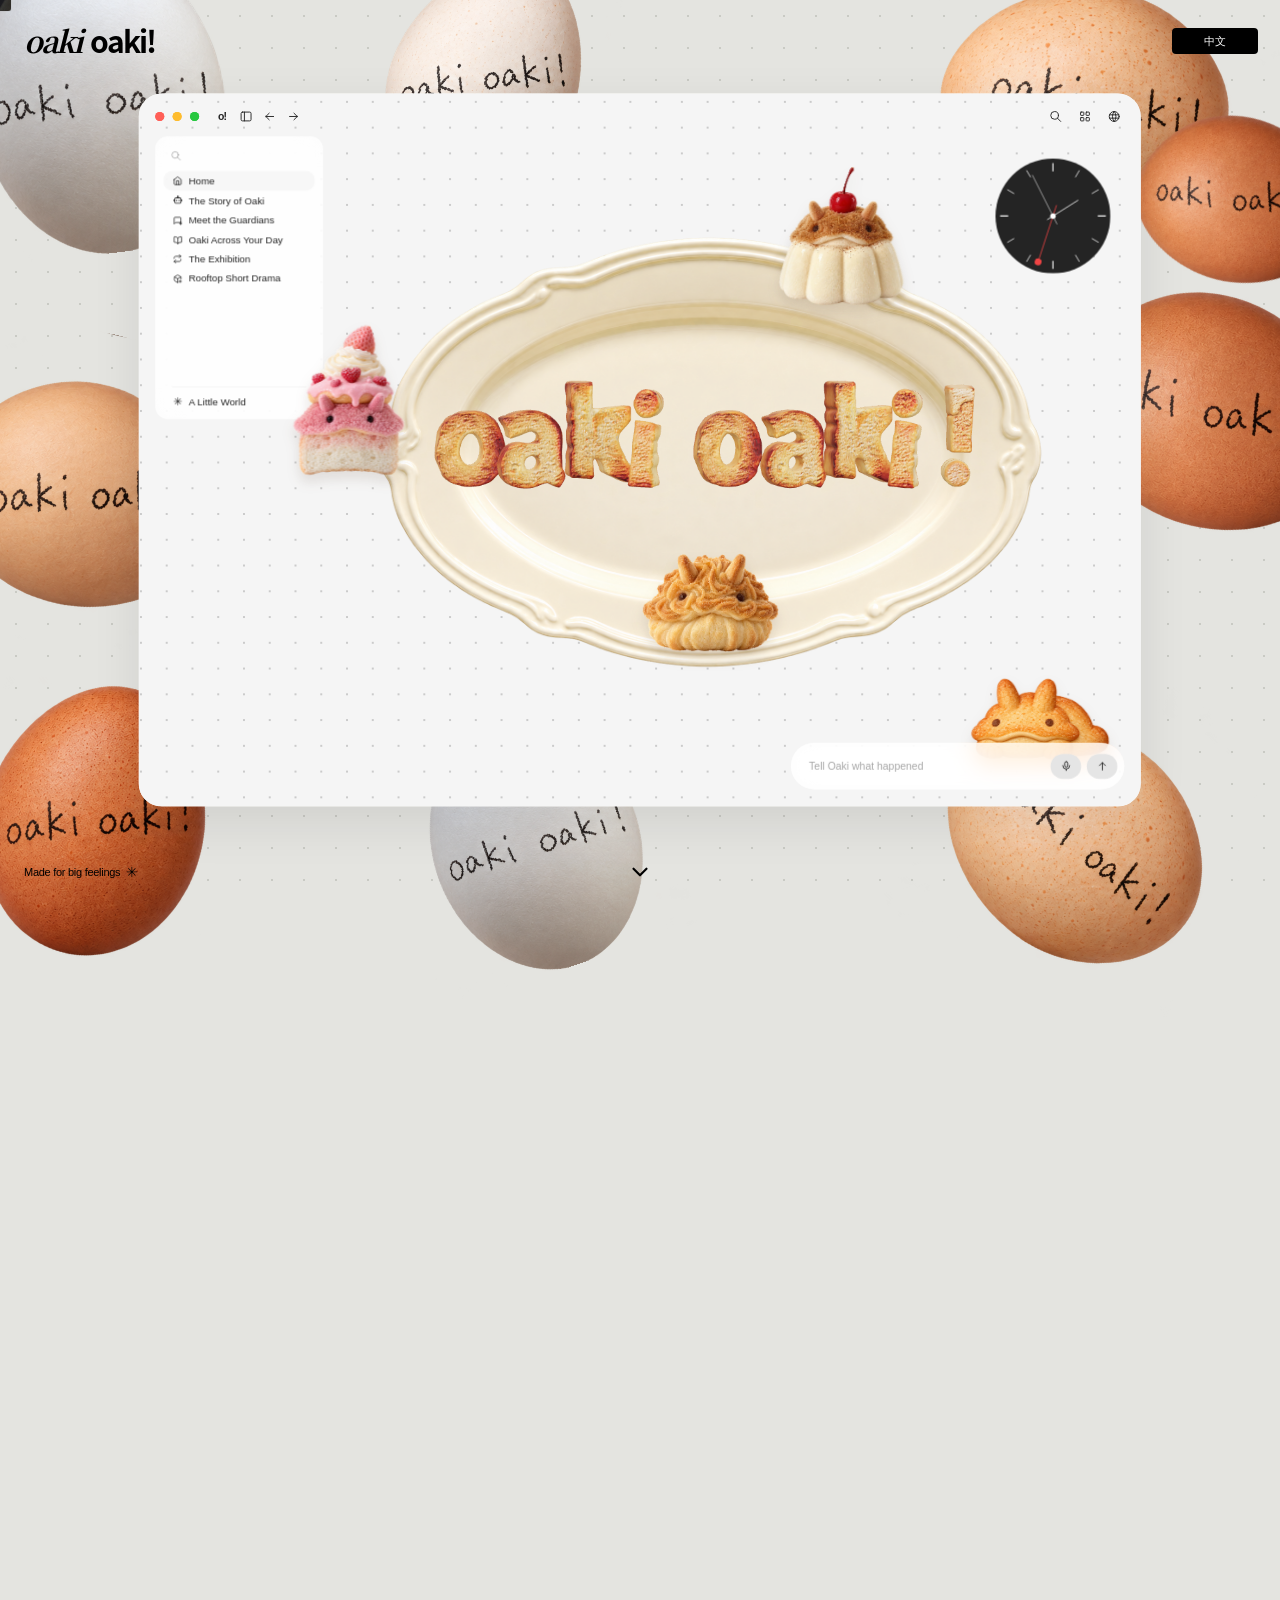
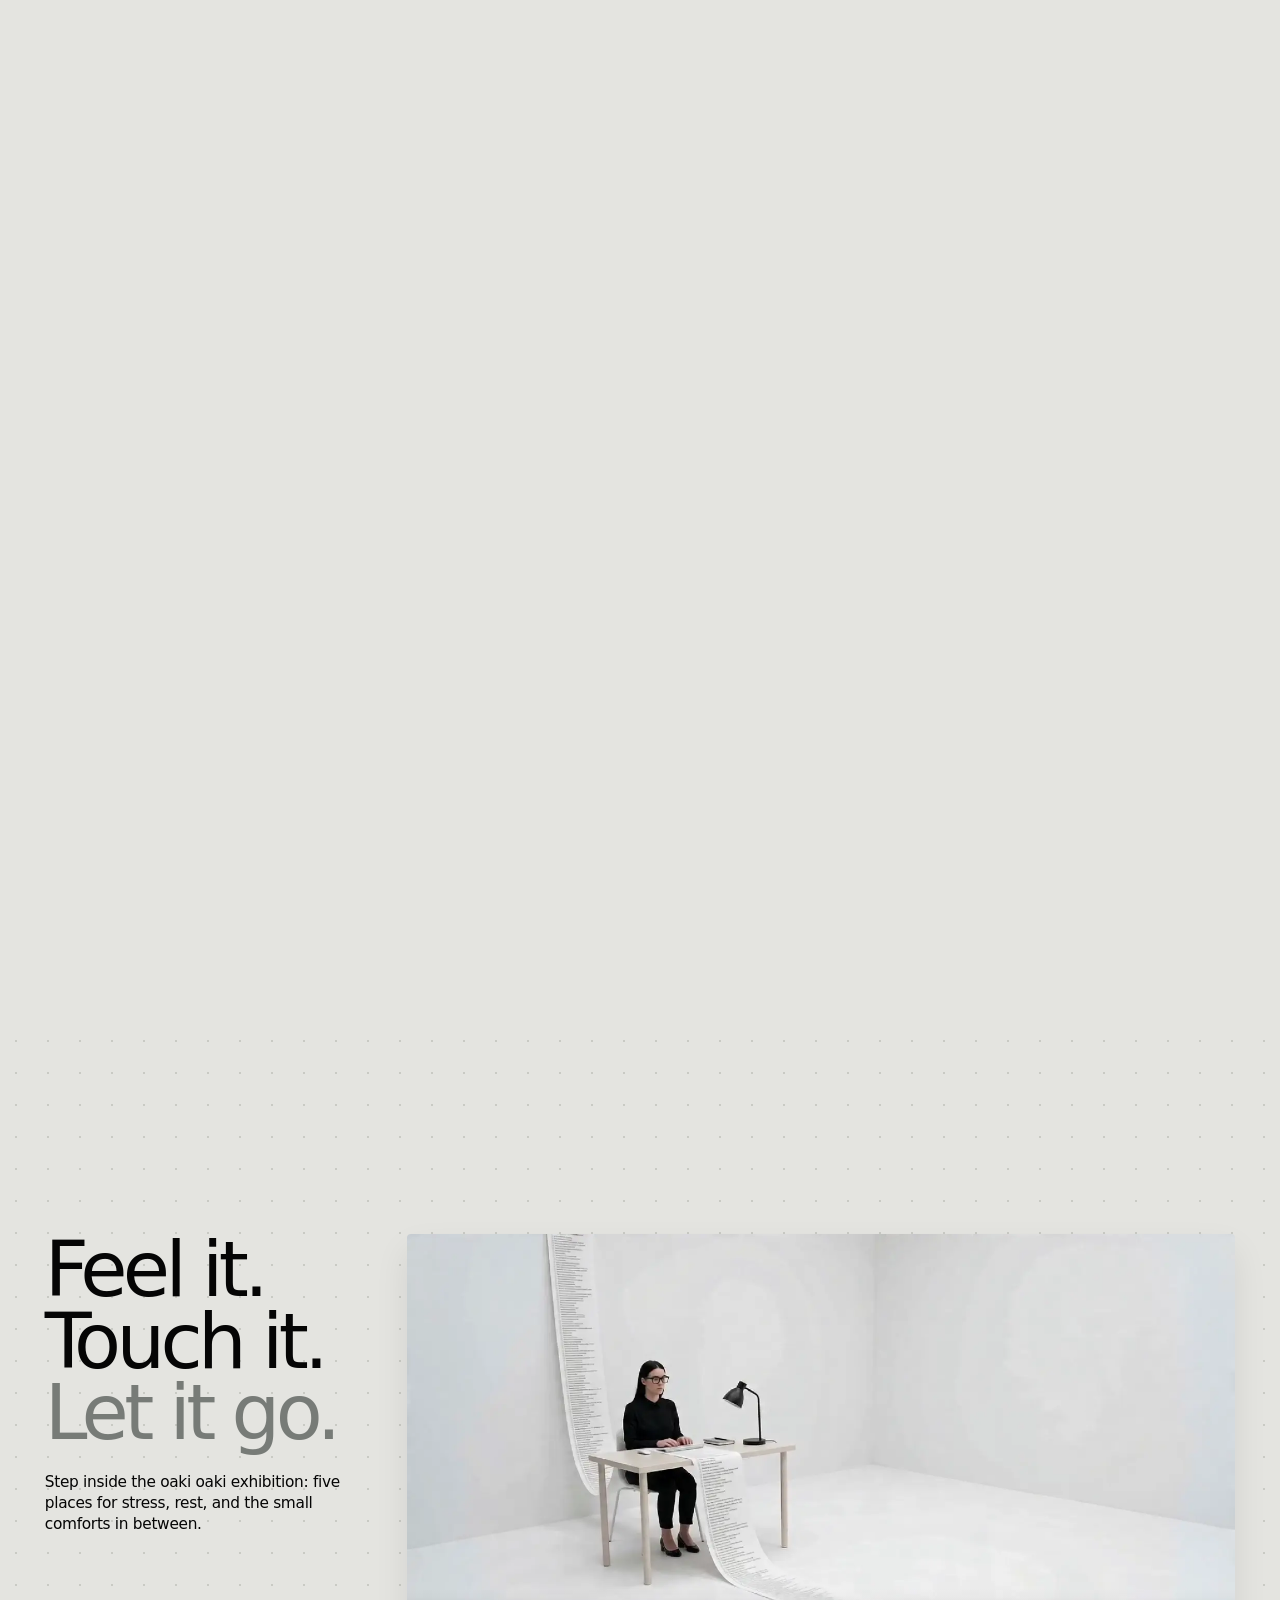
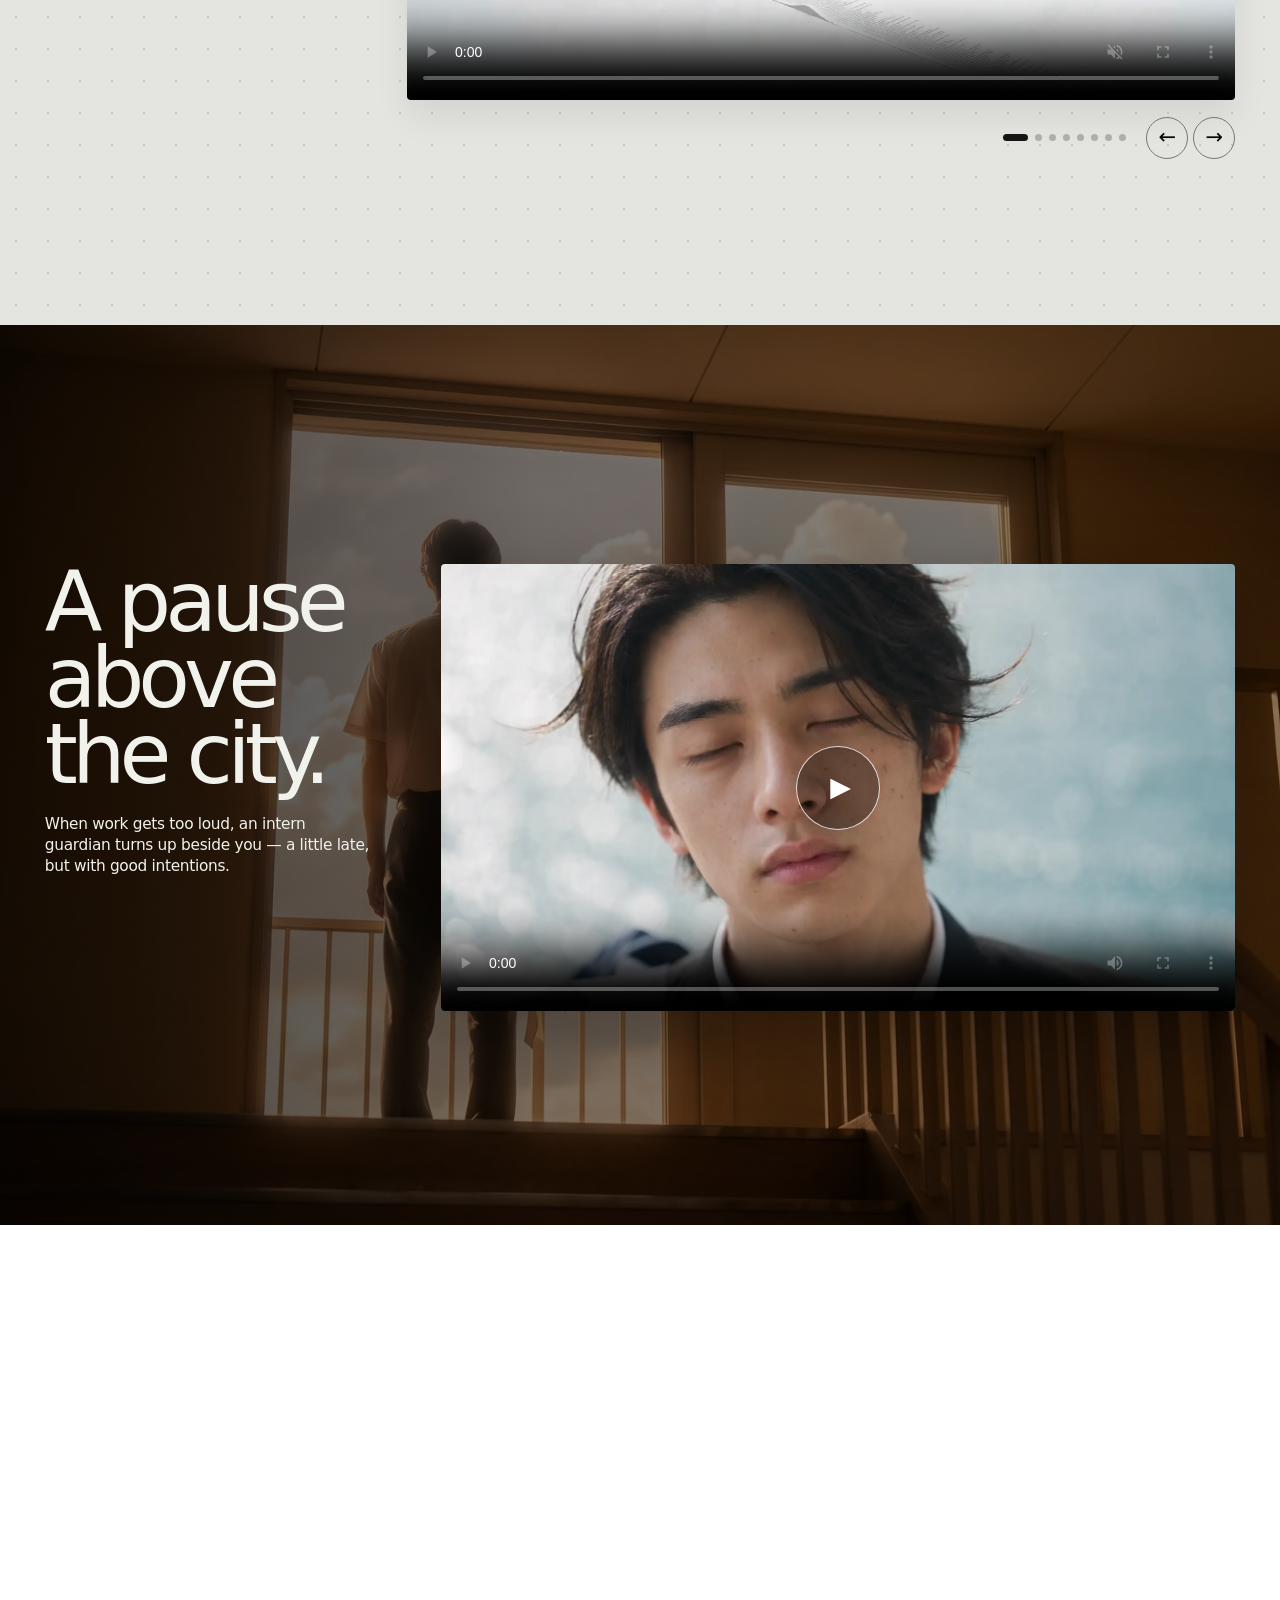
==== commit 0bbddf84: "Refine Oaki everyday world story" ====
--- a/index.html
+++ b/index.html
@@ -3,9 +3,9 @@
 <!-- saved from url=(0017)https://berd.xyz/ -->
 <html class="js has-custom-cursor" data-site="oaki" lang="en" style="--mx: 1692; --my: 811;"><head><meta content="text/html; charset=utf-8" http-equiv="Content-Type"/>
 <meta content="width=device-width, initial-scale=1.0" name="viewport"/>
-<title>oaki oaki! — Deep-Sea Intern Guardians</title>
+<title>oaki oaki! — Everyday Intern Guardians</title>
 <link href="assets/berry-cutout.png" rel="icon"/>
-<meta content="Meet Oaki, the clumsy, sincere intern guardians from a folded deep-sea world." name="description"/>
+<meta content="Meet Oaki, the clumsy, sincere intern guardians from a little world tucked inside the everyday." name="description"/>
 <meta content="#e4e4e0" name="theme-color"/>
 <script>document.documentElement.classList.add("js");try{if(localStorage.getItem("oaki-language")==="zh")document.documentElement.lang="zh-CN"}catch(e){}</script>
 <style>
@@ -193,7 +193,7 @@
 <li><button class="ha-task" type="button"><span class="ha-task__check"><svg fill="none" stroke="currentColor" stroke-linecap="round" stroke-linejoin="round" stroke-width="3" viewbox="0 0 24 24"><path d="M5 13l4 4l10 -10"></path></svg></span><span class="ha-task__label">Feed a worry</span><svg class="ha-task__arrow" fill="none" stroke="currentColor" stroke-linecap="round" stroke-linejoin="round" stroke-width="2" viewbox="0 0 24 24"><path d="M5 12h14"></path><path d="M13 6l6 6l-6 6"></path></svg></button></li>
 <li><button class="ha-task" type="button"><span class="ha-task__check"><svg fill="none" stroke="currentColor" stroke-linecap="round" stroke-linejoin="round" stroke-width="3" viewbox="0 0 24 24"><path d="M5 13l4 4l10 -10"></path></svg></span><span class="ha-task__label">Explore the family map</span><svg class="ha-task__arrow" fill="none" stroke="currentColor" stroke-linecap="round" stroke-linejoin="round" stroke-width="2" viewbox="0 0 24 24"><path d="M5 12h14"></path><path d="M13 6l6 6l-6 6"></path></svg></button></li>
 <li><button class="ha-task" type="button"><span class="ha-task__check"><svg fill="none" stroke="currentColor" stroke-linecap="round" stroke-linejoin="round" stroke-width="3" viewbox="0 0 24 24"><path d="M5 13l4 4l10 -10"></path></svg></span><span class="ha-task__label">Watch Oaki change color</span><svg class="ha-task__arrow" fill="none" stroke="currentColor" stroke-linecap="round" stroke-linejoin="round" stroke-width="2" viewbox="0 0 24 24"><path d="M5 12h14"></path><path d="M13 6l6 6l-6 6"></path></svg></button></li>
-<li><button class="ha-task" type="button"><span class="ha-task__check"><svg fill="none" stroke="currentColor" stroke-linecap="round" stroke-linejoin="round" stroke-width="3" viewbox="0 0 24 24"><path d="M5 13l4 4l10 -10"></path></svg></span><span class="ha-task__label">Visit the folded deep sea</span><svg class="ha-task__arrow" fill="none" stroke="currentColor" stroke-linecap="round" stroke-linejoin="round" stroke-width="2" viewbox="0 0 24 24"><path d="M5 12h14"></path><path d="M13 6l6 6l-6 6"></path></svg></button></li>
+<li><button class="ha-task" type="button"><span class="ha-task__check"><svg fill="none" stroke="currentColor" stroke-linecap="round" stroke-linejoin="round" stroke-width="3" viewbox="0 0 24 24"><path d="M5 13l4 4l10 -10"></path></svg></span><span class="ha-task__label">Visit Oaki's little world</span><svg class="ha-task__arrow" fill="none" stroke="currentColor" stroke-linecap="round" stroke-linejoin="round" stroke-width="2" viewbox="0 0 24 24"><path d="M5 12h14"></path><path d="M13 6l6 6l-6 6"></path></svg></button></li>
 </ul>
 </div>
 <div class="ha-composer">
@@ -216,20 +216,20 @@
 </section>
 <section aria-label="The story of Oaki" class="panel panel--started" id="story" data-chrome="dark" data-numbers-initialized="true" data-section="started" style="--section-progress: 0.0179;">
 <img alt="" aria-hidden="true" class="started-egg-visual" decoding="async" src="assets/story-oaki-egg.png?v=2"/>
-<h2 aria-label="From the folded deep-sea world" class="started-title">
-<span data-type-text="From the folded"></span>
-<span data-type-text="deep-sea world"></span>
+<h2 aria-label="From the little world within" class="started-title">
+<span data-type-text="From the little"></span>
+<span data-type-text="world within"></span>
 </h2>
 <div class="started-steps">
 <article class="started-step">
 <canvas aria-label="01" class="started-number" data-step-number="01" height="190" role="img" width="210"></canvas>
-<h3>A world beneath<br/>the everyday</h3>
-<p>When your desk feels overwhelming, the deep-sea Guardian Agency folds into your world.</p>
+<h3>A little world<br/>in the everyday</h3>
+<p>When your desk feels overwhelming, Oaki's little world opens beside you.</p>
 </article>
 <article class="started-step">
 <canvas aria-label="02" class="started-number" data-step-number="02" height="190" role="img" width="210"></canvas>
 <h3>Still interns,<br/>still here</h3>
-<p>The tiny sea slugs keep failing their guardian exams. They come to us anyway.</p>
+<p>The little Oaki keep failing their guardian exams. They come to us anyway.</p>
 </article>
 <article class="started-step">
 <canvas aria-label="03" class="started-number" data-step-number="03" height="190" role="img" width="210"></canvas>
@@ -248,7 +248,7 @@
 <div class="agents-intro">
 <p class="agents-eyebrow">THE OAKI FAMILY MAP</p>
 <h2 class="agents-title" id="agents-title">Meet the interns <span>who keep showing up</span></h2>
-<p class="agents-description">Six Oaki, six qualities: Fortune, Career, Health, Love, Wisdom, and Courage. Each is a small, sincere intern guardian from the folded deep sea, learning to care in its own way.</p>
+<p class="agents-description">Six Oaki, six qualities: Fortune, Career, Health, Love, Wisdom, and Courage. Each is a small, sincere intern guardian from a little world tucked inside the everyday, learning to care in its own way.</p>
 </div>
 <div aria-label="Oaki cards: swipe left or right to explore" class="agents-wheel" tabindex="0">
 <article class="agent-card" aria-label="Oaki, Fortune">
@@ -406,7 +406,7 @@
 <div aria-label="8 of 8, Oaki Salon" aria-roledescription="slide" class="oaki-ex-slide" role="group"><img alt="Oaki Salon" class="oaki-ex-media" loading="lazy" src="assets/exhibition-18.webp"/></div>
 </div></div><div class="oaki-carousel-controls"><div aria-label="Choose exhibition slide" class="oaki-carousel-dots"></div><div class="oaki-carousel-arrows"><button aria-label="Previous exhibition slide" data-ex-prev="" type="button">←</button><button aria-label="Next exhibition slide" data-ex-next="" type="button">→</button></div></div></div>
 </section><div class="footer-reveal-stage"><section aria-label="Oaki rooftop short drama" class="panel oaki-full-panel oaki-rooftop" data-chrome="light" data-section="rooftop" id="rooftop">
-<div class="oaki-rooftop-intro"><h2>A pause<br/>above the city.</h2><p>When work gets too loud, an intern guardian arrives from the folded deep sea — a little late, but with good intentions.</p></div>
+<div class="oaki-rooftop-intro"><h2>A pause<br/>above the city.</h2><p>When work gets too loud, an intern guardian turns up beside you — a little late, but with good intentions.</p></div>
 <div class="oaki-film-frame"><video aria-label="Oaki rooftop short drama trailer" class="oaki-rooftop-video" controls playsinline preload="metadata" poster="assets/rooftop-trailer-poster.webp"><source src="assets/rooftop-trailer.mp4" type="video/mp4"/></video><button aria-label="Play rooftop trailer" class="oaki-film-play" type="button">▶</button></div>
 </section>
 <section aria-label="oaki oaki footer" class="panel panel--footer" data-chrome="dark" data-quote-typing="false" data-section="footer" id="footer" style="--section-progress: 0.1689;">
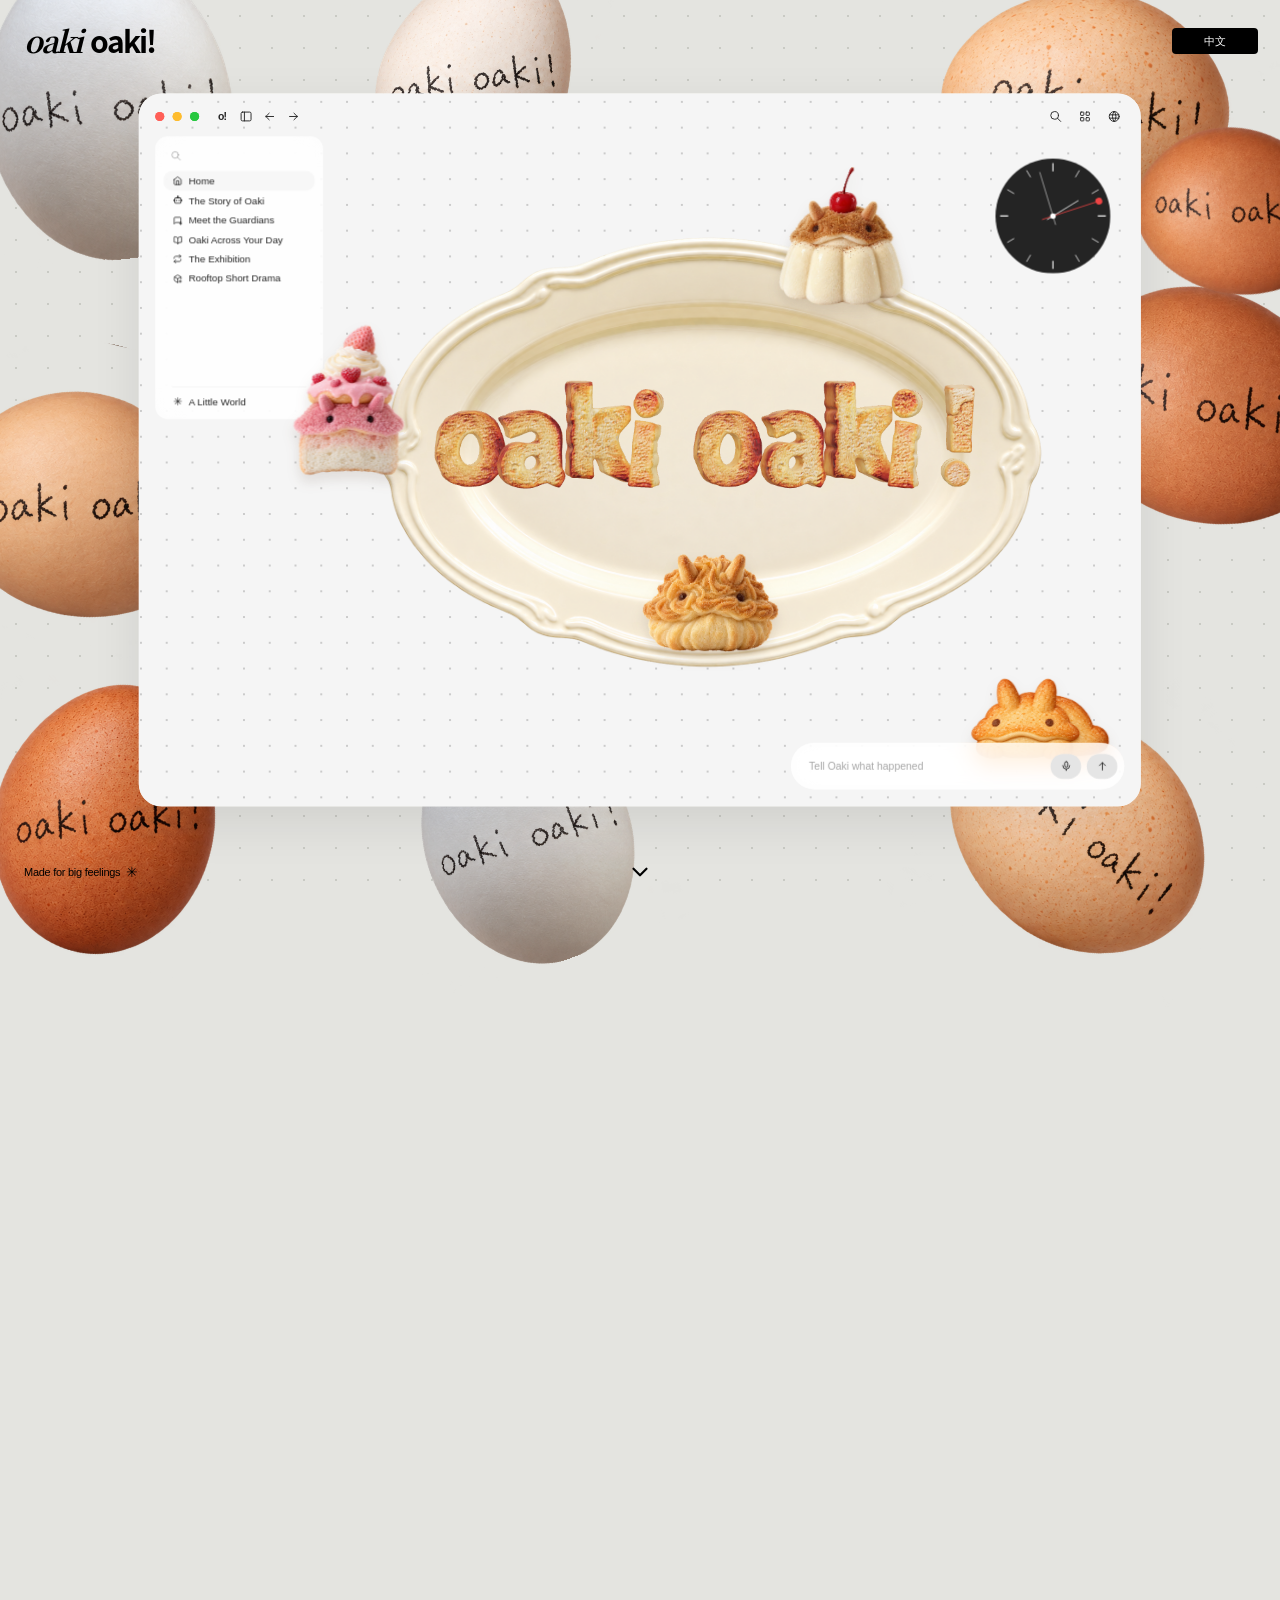
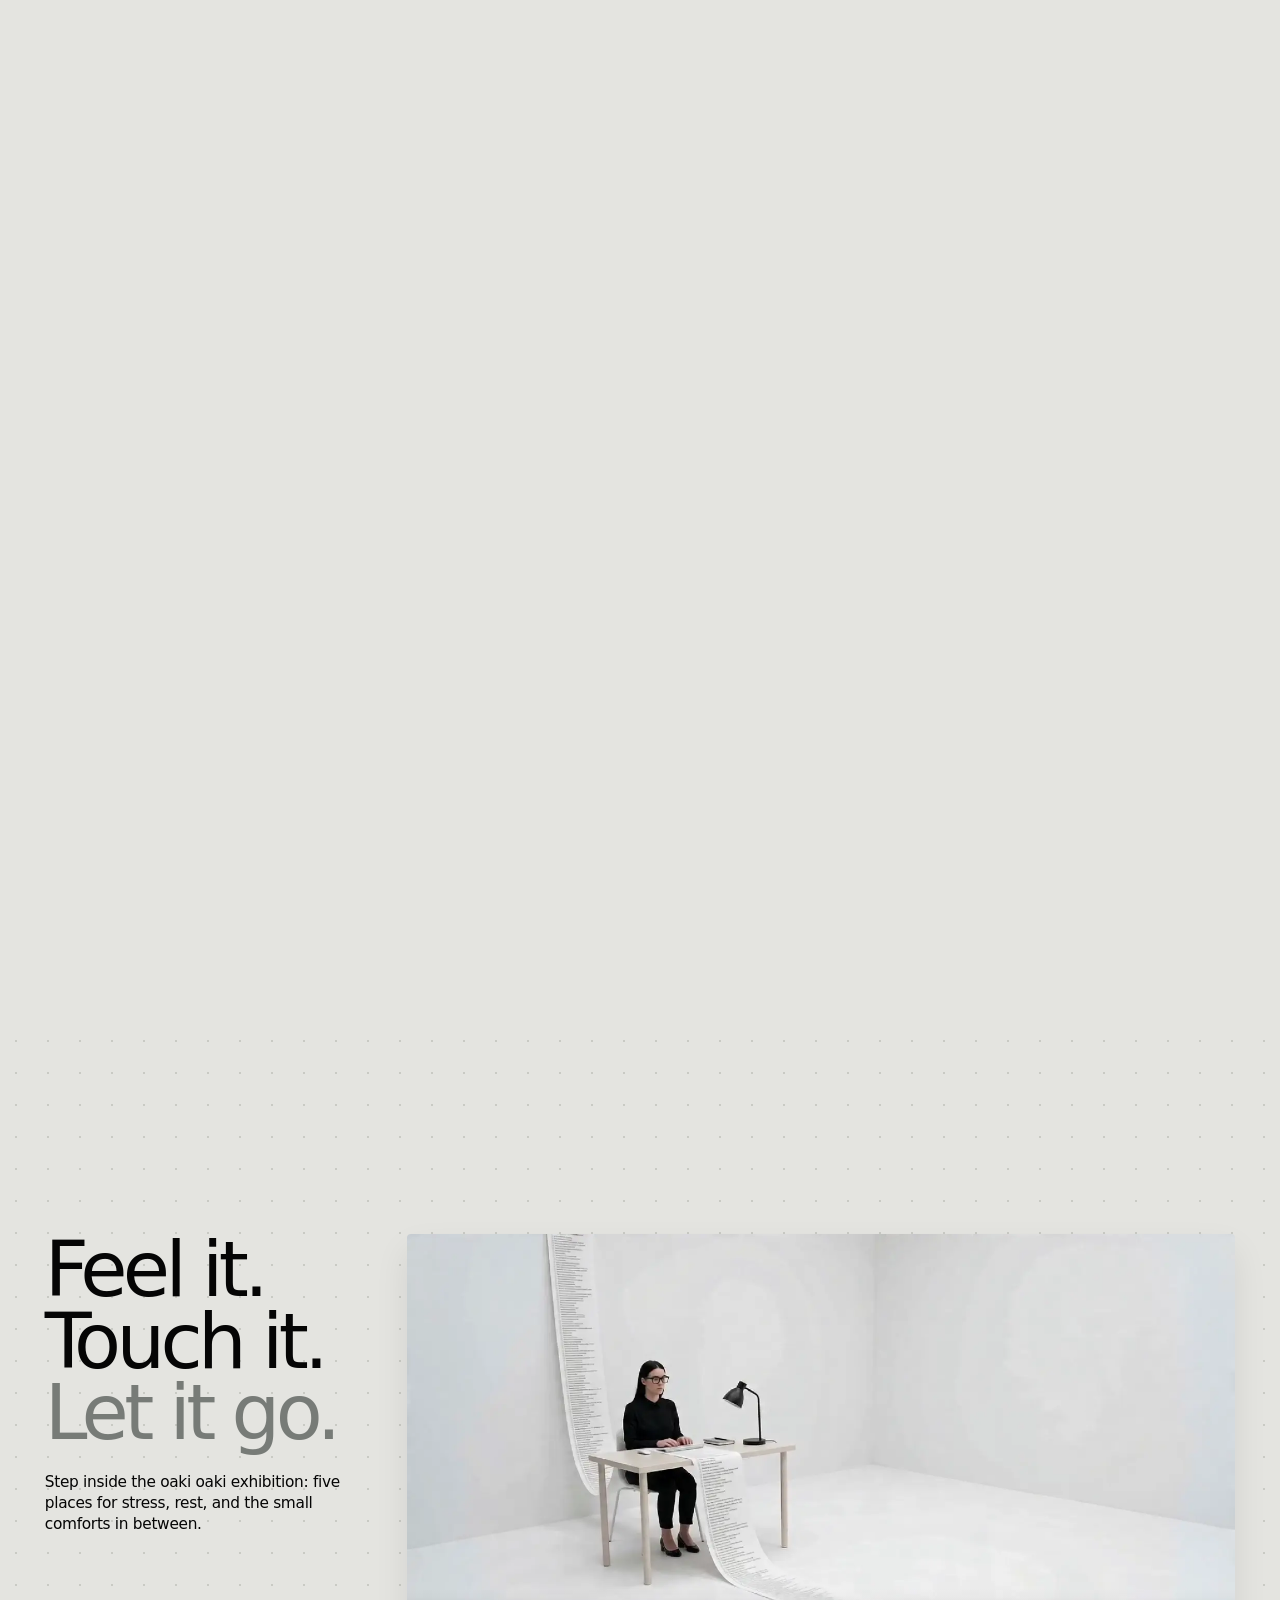
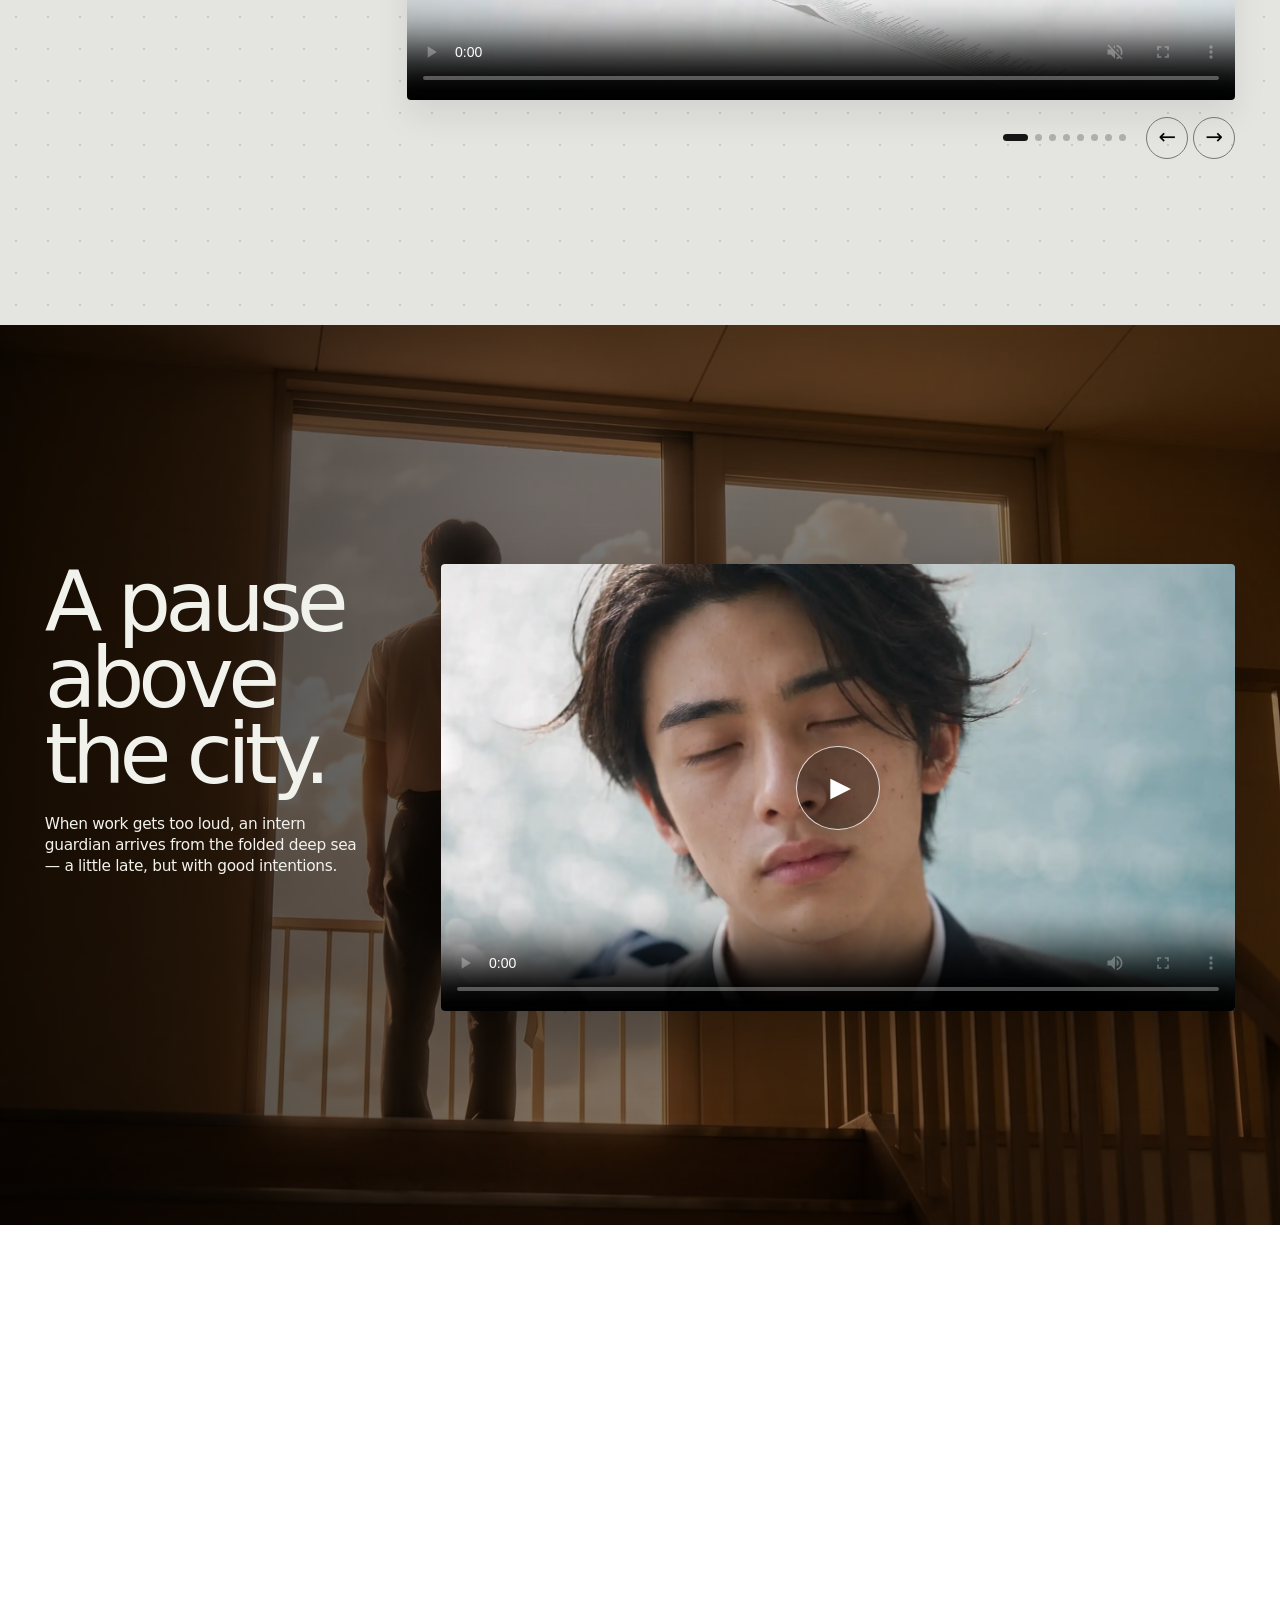
==== commit 8287fc53: "Revert Oaki story copy changes" ====
--- a/index.html
+++ b/index.html
@@ -3,9 +3,9 @@
 <!-- saved from url=(0017)https://berd.xyz/ -->
 <html class="js has-custom-cursor" data-site="oaki" lang="en" style="--mx: 1692; --my: 811;"><head><meta content="text/html; charset=utf-8" http-equiv="Content-Type"/>
 <meta content="width=device-width, initial-scale=1.0" name="viewport"/>
-<title>oaki oaki! — Everyday Intern Guardians</title>
+<title>oaki oaki! — Deep-Sea Intern Guardians</title>
 <link href="assets/berry-cutout.png" rel="icon"/>
-<meta content="Meet Oaki, the clumsy, sincere intern guardians from a little world tucked inside the everyday." name="description"/>
+<meta content="Meet Oaki, the clumsy, sincere intern guardians from a folded deep-sea world." name="description"/>
 <meta content="#e4e4e0" name="theme-color"/>
 <script>document.documentElement.classList.add("js");try{if(localStorage.getItem("oaki-language")==="zh")document.documentElement.lang="zh-CN"}catch(e){}</script>
 <style>
@@ -193,7 +193,7 @@
 <li><button class="ha-task" type="button"><span class="ha-task__check"><svg fill="none" stroke="currentColor" stroke-linecap="round" stroke-linejoin="round" stroke-width="3" viewbox="0 0 24 24"><path d="M5 13l4 4l10 -10"></path></svg></span><span class="ha-task__label">Feed a worry</span><svg class="ha-task__arrow" fill="none" stroke="currentColor" stroke-linecap="round" stroke-linejoin="round" stroke-width="2" viewbox="0 0 24 24"><path d="M5 12h14"></path><path d="M13 6l6 6l-6 6"></path></svg></button></li>
 <li><button class="ha-task" type="button"><span class="ha-task__check"><svg fill="none" stroke="currentColor" stroke-linecap="round" stroke-linejoin="round" stroke-width="3" viewbox="0 0 24 24"><path d="M5 13l4 4l10 -10"></path></svg></span><span class="ha-task__label">Explore the family map</span><svg class="ha-task__arrow" fill="none" stroke="currentColor" stroke-linecap="round" stroke-linejoin="round" stroke-width="2" viewbox="0 0 24 24"><path d="M5 12h14"></path><path d="M13 6l6 6l-6 6"></path></svg></button></li>
 <li><button class="ha-task" type="button"><span class="ha-task__check"><svg fill="none" stroke="currentColor" stroke-linecap="round" stroke-linejoin="round" stroke-width="3" viewbox="0 0 24 24"><path d="M5 13l4 4l10 -10"></path></svg></span><span class="ha-task__label">Watch Oaki change color</span><svg class="ha-task__arrow" fill="none" stroke="currentColor" stroke-linecap="round" stroke-linejoin="round" stroke-width="2" viewbox="0 0 24 24"><path d="M5 12h14"></path><path d="M13 6l6 6l-6 6"></path></svg></button></li>
-<li><button class="ha-task" type="button"><span class="ha-task__check"><svg fill="none" stroke="currentColor" stroke-linecap="round" stroke-linejoin="round" stroke-width="3" viewbox="0 0 24 24"><path d="M5 13l4 4l10 -10"></path></svg></span><span class="ha-task__label">Visit Oaki's little world</span><svg class="ha-task__arrow" fill="none" stroke="currentColor" stroke-linecap="round" stroke-linejoin="round" stroke-width="2" viewbox="0 0 24 24"><path d="M5 12h14"></path><path d="M13 6l6 6l-6 6"></path></svg></button></li>
+<li><button class="ha-task" type="button"><span class="ha-task__check"><svg fill="none" stroke="currentColor" stroke-linecap="round" stroke-linejoin="round" stroke-width="3" viewbox="0 0 24 24"><path d="M5 13l4 4l10 -10"></path></svg></span><span class="ha-task__label">Visit the folded deep sea</span><svg class="ha-task__arrow" fill="none" stroke="currentColor" stroke-linecap="round" stroke-linejoin="round" stroke-width="2" viewbox="0 0 24 24"><path d="M5 12h14"></path><path d="M13 6l6 6l-6 6"></path></svg></button></li>
 </ul>
 </div>
 <div class="ha-composer">
@@ -216,20 +216,20 @@
 </section>
 <section aria-label="The story of Oaki" class="panel panel--started" id="story" data-chrome="dark" data-numbers-initialized="true" data-section="started" style="--section-progress: 0.0179;">
 <img alt="" aria-hidden="true" class="started-egg-visual" decoding="async" src="assets/story-oaki-egg.png?v=2"/>
-<h2 aria-label="From the little world within" class="started-title">
-<span data-type-text="From the little"></span>
-<span data-type-text="world within"></span>
+<h2 aria-label="From the folded deep-sea world" class="started-title">
+<span data-type-text="From the folded"></span>
+<span data-type-text="deep-sea world"></span>
 </h2>
 <div class="started-steps">
 <article class="started-step">
 <canvas aria-label="01" class="started-number" data-step-number="01" height="190" role="img" width="210"></canvas>
-<h3>A little world<br/>in the everyday</h3>
-<p>When your desk feels overwhelming, Oaki's little world opens beside you.</p>
+<h3>A world beneath<br/>the everyday</h3>
+<p>When your desk feels overwhelming, the deep-sea Guardian Agency folds into your world.</p>
 </article>
 <article class="started-step">
 <canvas aria-label="02" class="started-number" data-step-number="02" height="190" role="img" width="210"></canvas>
 <h3>Still interns,<br/>still here</h3>
-<p>The little Oaki keep failing their guardian exams. They come to us anyway.</p>
+<p>The tiny sea slugs keep failing their guardian exams. They come to us anyway.</p>
 </article>
 <article class="started-step">
 <canvas aria-label="03" class="started-number" data-step-number="03" height="190" role="img" width="210"></canvas>
@@ -248,7 +248,7 @@
 <div class="agents-intro">
 <p class="agents-eyebrow">THE OAKI FAMILY MAP</p>
 <h2 class="agents-title" id="agents-title">Meet the interns <span>who keep showing up</span></h2>
-<p class="agents-description">Six Oaki, six qualities: Fortune, Career, Health, Love, Wisdom, and Courage. Each is a small, sincere intern guardian from a little world tucked inside the everyday, learning to care in its own way.</p>
+<p class="agents-description">Six Oaki, six qualities: Fortune, Career, Health, Love, Wisdom, and Courage. Each is a small, sincere intern guardian from the folded deep sea, learning to care in its own way.</p>
 </div>
 <div aria-label="Oaki cards: swipe left or right to explore" class="agents-wheel" tabindex="0">
 <article class="agent-card" aria-label="Oaki, Fortune">
@@ -406,7 +406,7 @@
 <div aria-label="8 of 8, Oaki Salon" aria-roledescription="slide" class="oaki-ex-slide" role="group"><img alt="Oaki Salon" class="oaki-ex-media" loading="lazy" src="assets/exhibition-18.webp"/></div>
 </div></div><div class="oaki-carousel-controls"><div aria-label="Choose exhibition slide" class="oaki-carousel-dots"></div><div class="oaki-carousel-arrows"><button aria-label="Previous exhibition slide" data-ex-prev="" type="button">←</button><button aria-label="Next exhibition slide" data-ex-next="" type="button">→</button></div></div></div>
 </section><div class="footer-reveal-stage"><section aria-label="Oaki rooftop short drama" class="panel oaki-full-panel oaki-rooftop" data-chrome="light" data-section="rooftop" id="rooftop">
-<div class="oaki-rooftop-intro"><h2>A pause<br/>above the city.</h2><p>When work gets too loud, an intern guardian turns up beside you — a little late, but with good intentions.</p></div>
+<div class="oaki-rooftop-intro"><h2>A pause<br/>above the city.</h2><p>When work gets too loud, an intern guardian arrives from the folded deep sea — a little late, but with good intentions.</p></div>
 <div class="oaki-film-frame"><video aria-label="Oaki rooftop short drama trailer" class="oaki-rooftop-video" controls playsinline preload="metadata" poster="assets/rooftop-trailer-poster.webp"><source src="assets/rooftop-trailer.mp4" type="video/mp4"/></video><button aria-label="Play rooftop trailer" class="oaki-film-play" type="button">▶</button></div>
 </section>
 <section aria-label="oaki oaki footer" class="panel panel--footer" data-chrome="dark" data-quote-typing="false" data-section="footer" id="footer" style="--section-progress: 0.1689;">
